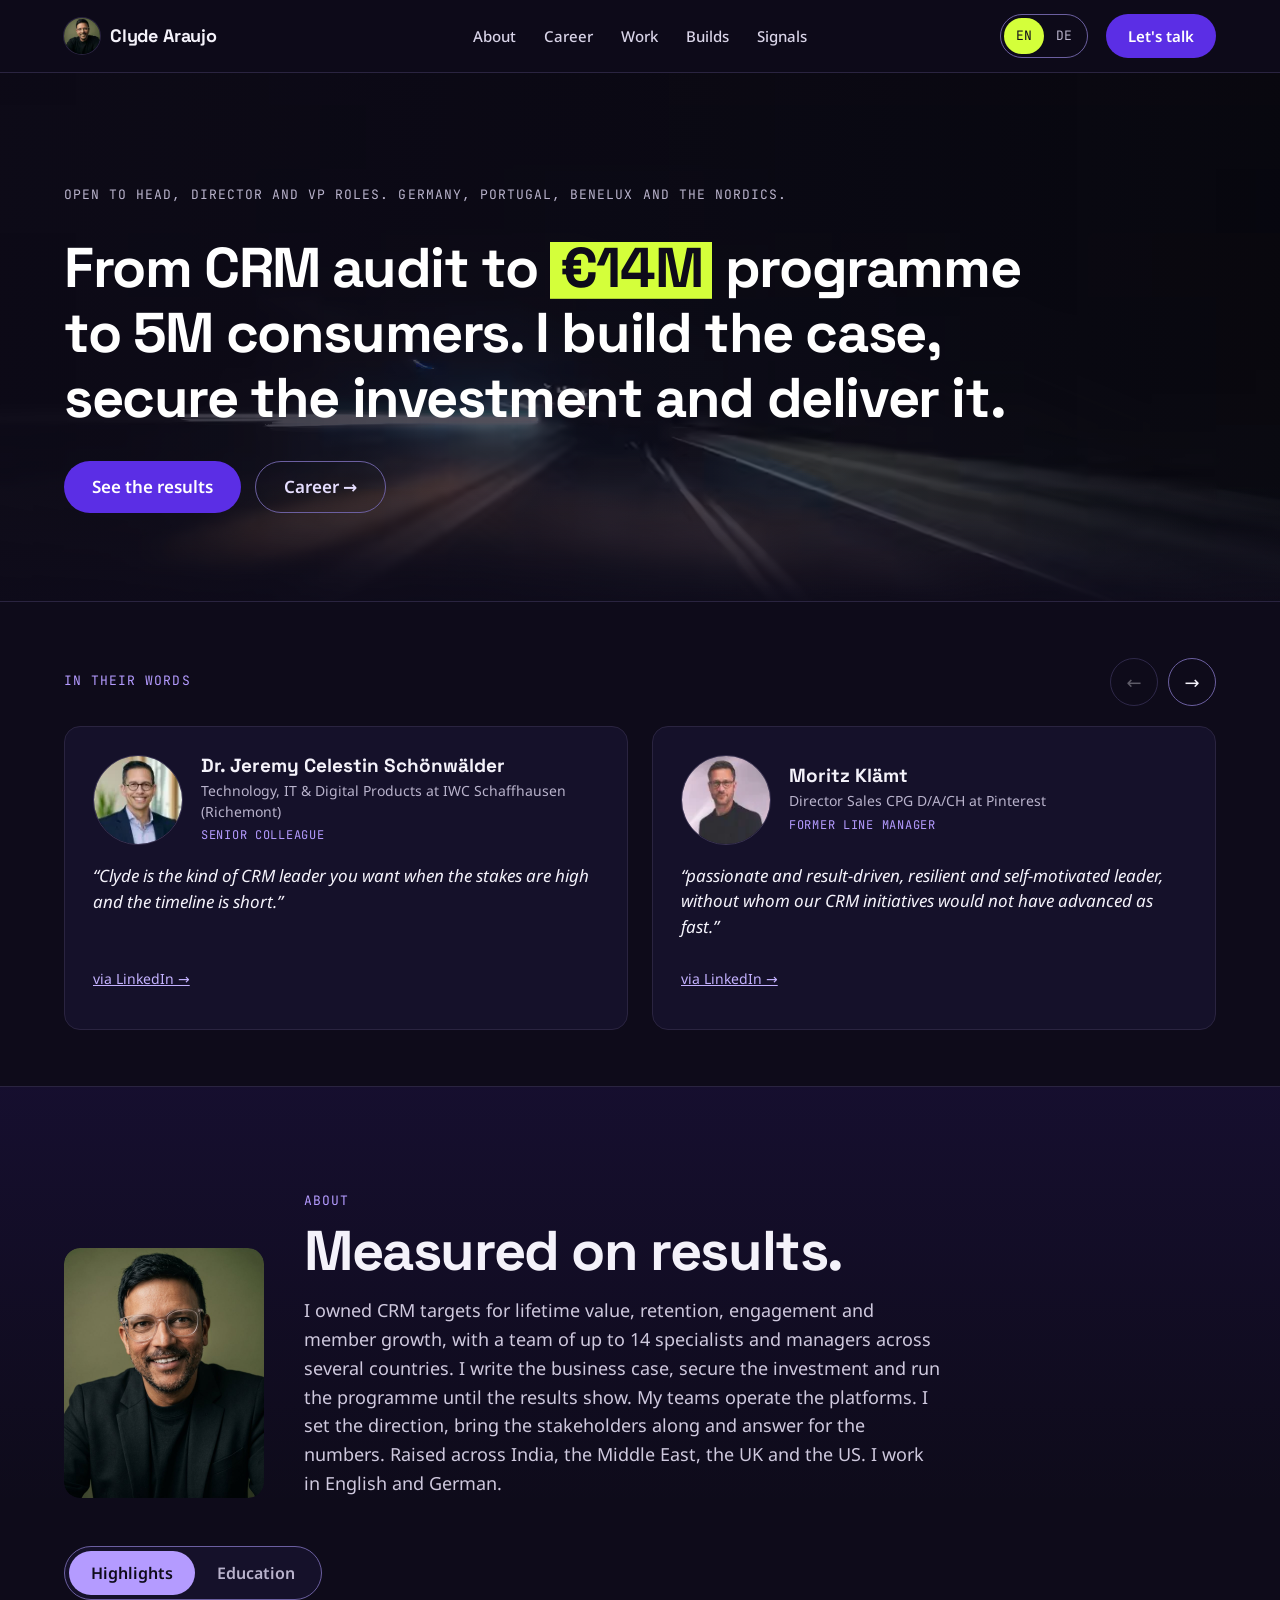
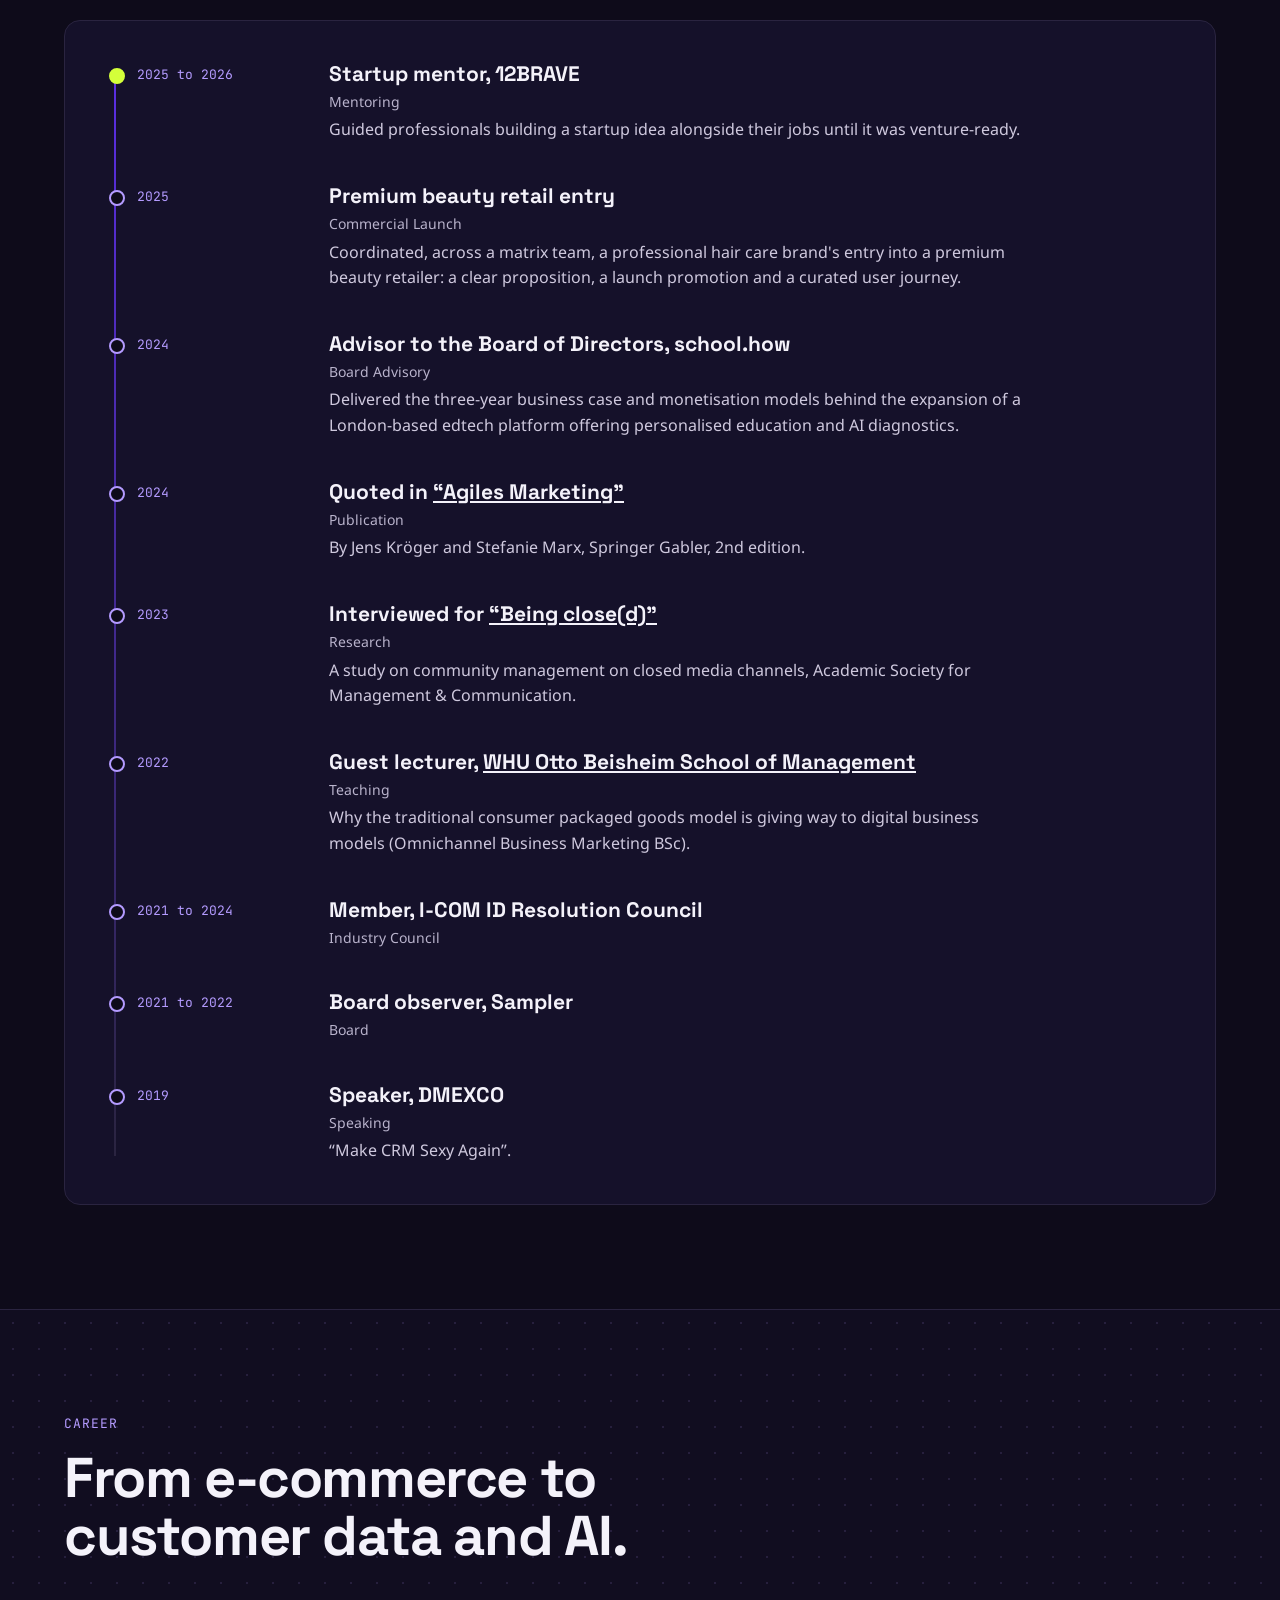
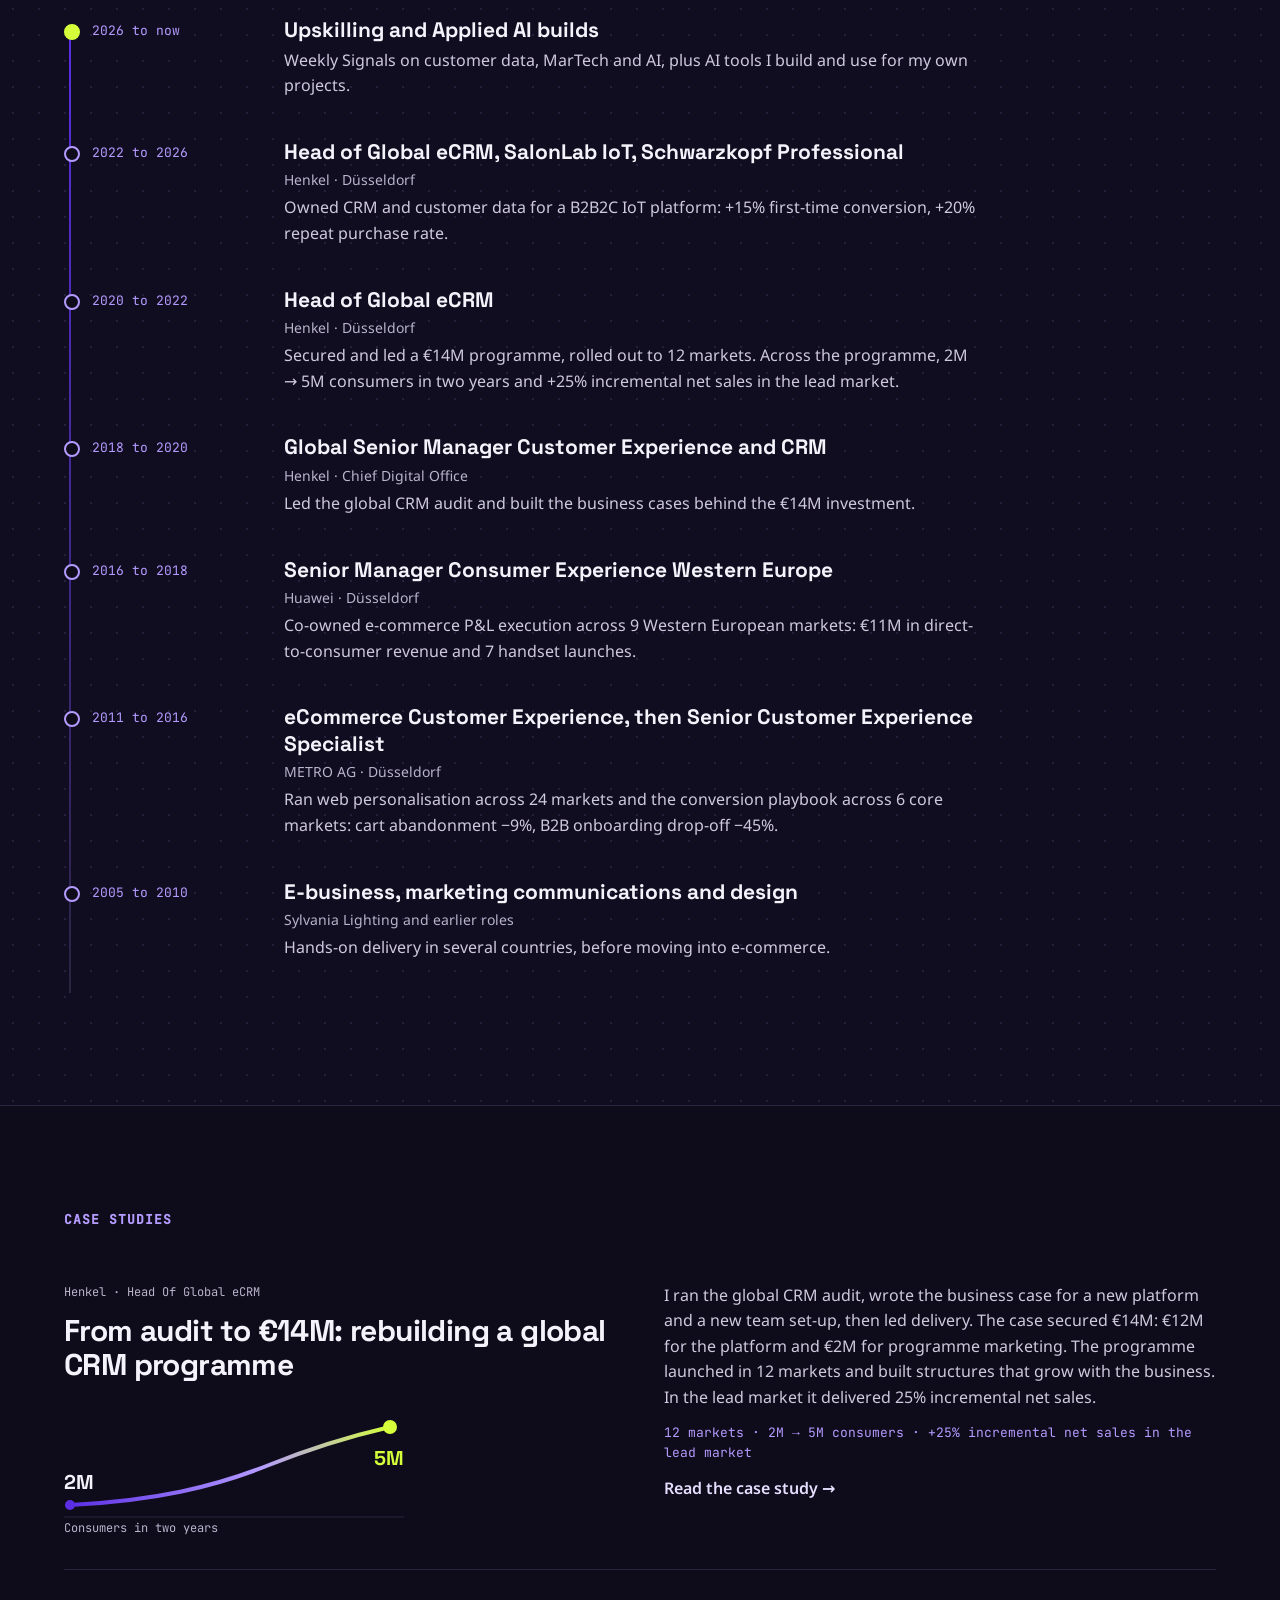
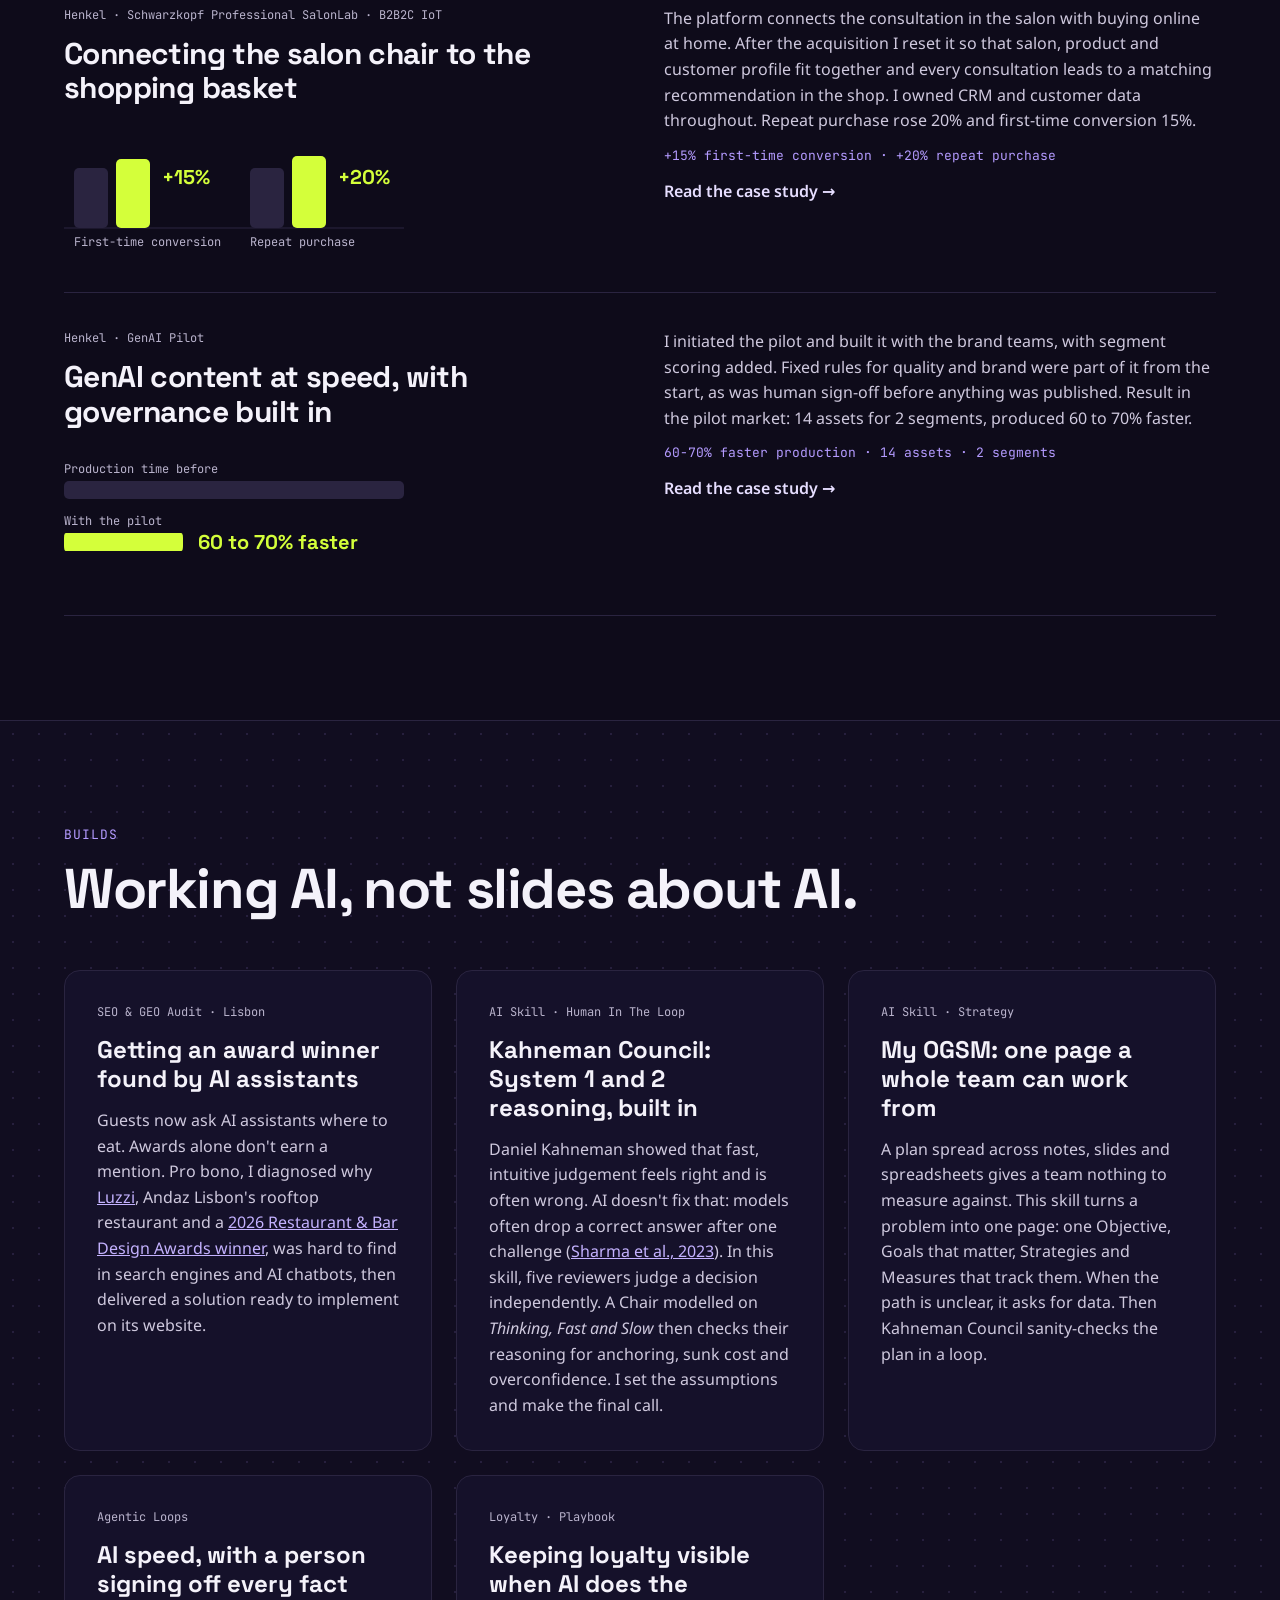
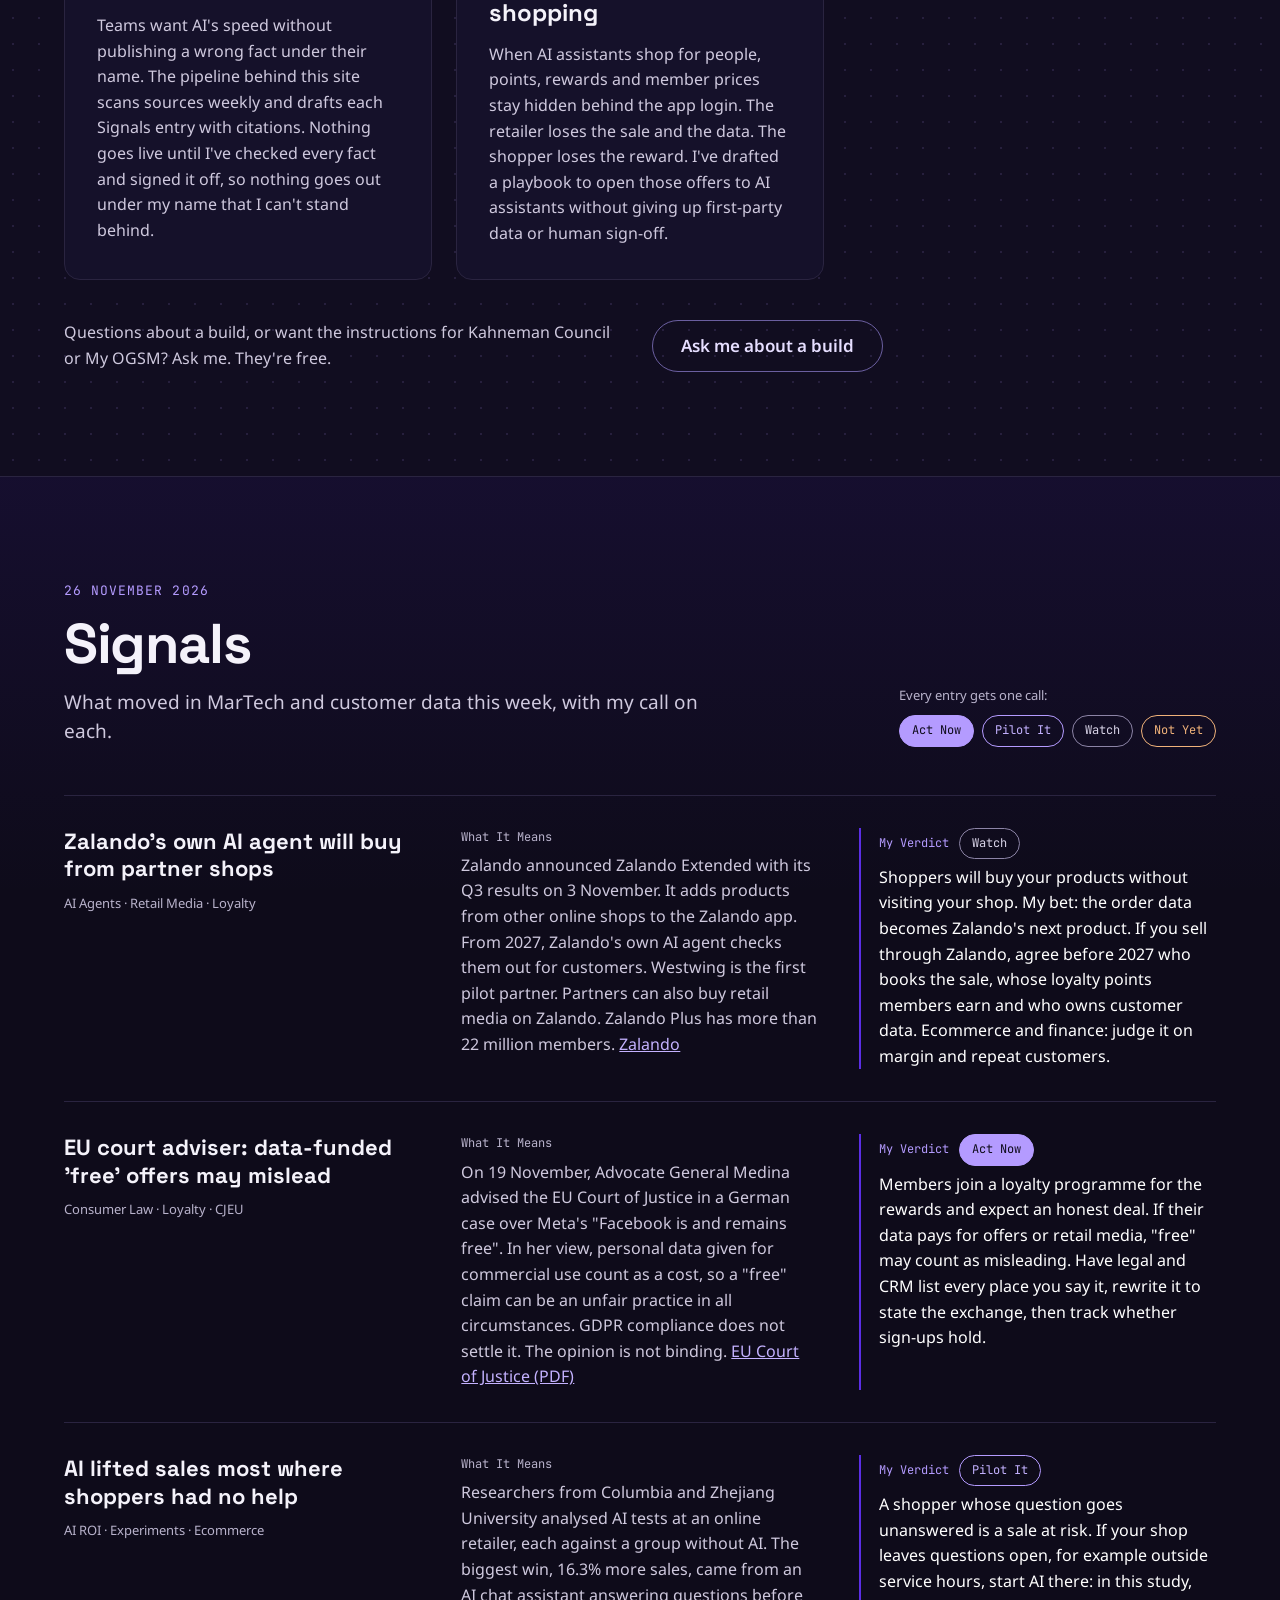
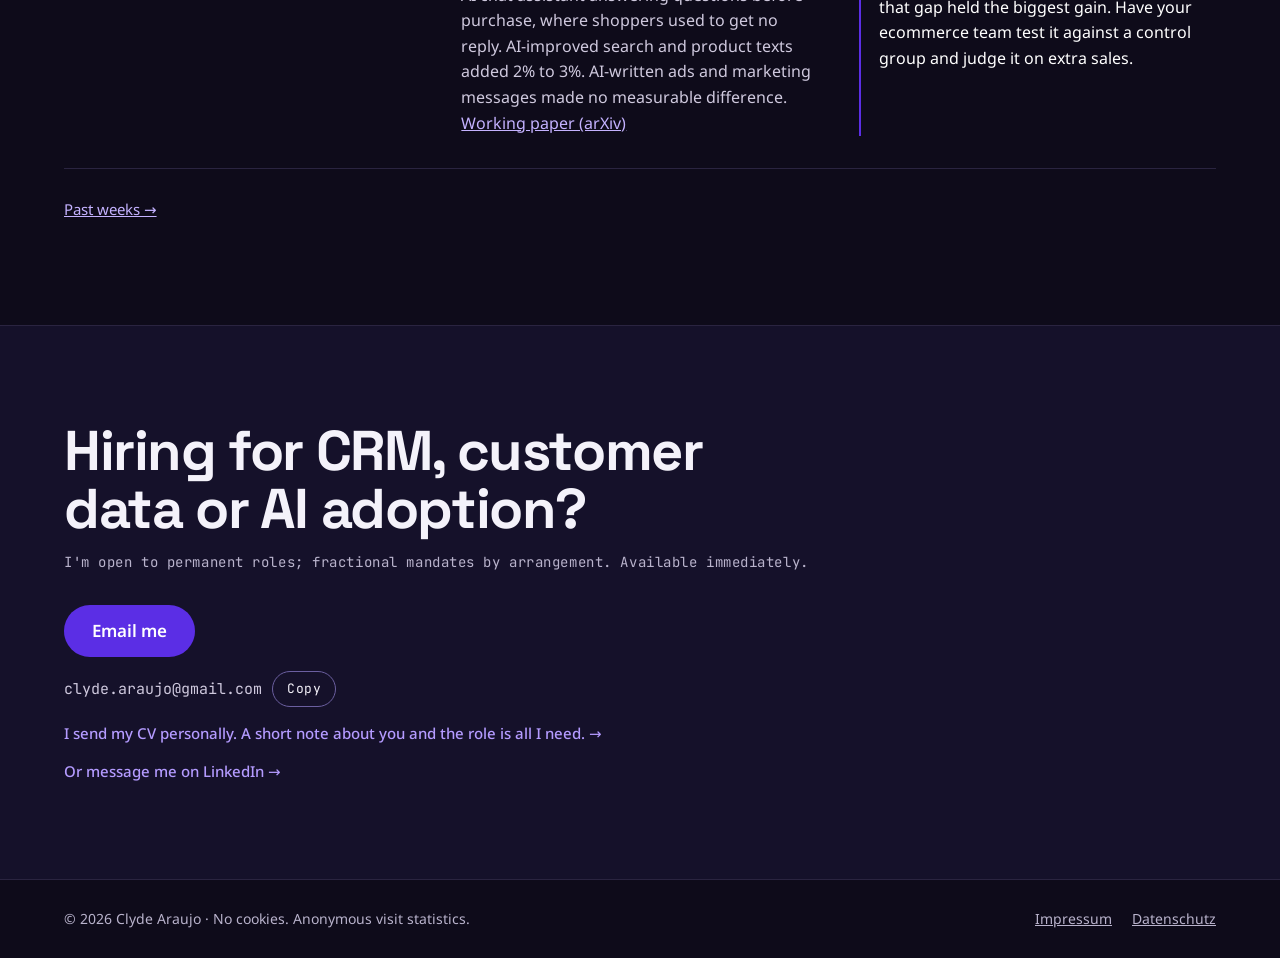
==== index.html @ fee0a297 "Hero: night-drive background video (AV1 + H.264 fallback, WebP still first); update Moritz quote (EN" ====
<!doctype html>
<html lang="en">
<head>
<meta charset="utf-8"><script>document.documentElement.classList.add('js')</script>
<script>(function(){try{if(localStorage.getItem('lang'))return;}catch(e){}var l=(navigator.languages&&navigator.languages.length)?navigator.languages:[navigator.language||''];for(var i=0;i<l.length;i++){var c=String(l[i]).toLowerCase().slice(0,2);if(c==='de'){location.replace('/de/'+location.hash);return;}if(c==='en')return;}})();</script>
<meta name="viewport" content="width=device-width, initial-scale=1">
<title>Clyde Araujo · Digital Strategy &amp; MarTech Transformation</title>
<meta name="description" content="Clyde Araujo: CRM, customer data and MarTech, based in Germany. Secured and led a €14M global CRM programme; 2M → 5M consumers in two years. Open to roles.">
<link rel="canonical" href="https://clydearaujo.com/">
<link rel="alternate" hreflang="en" href="https://clydearaujo.com/">
<link rel="alternate" hreflang="de" href="https://clydearaujo.com/de/">
<link rel="alternate" hreflang="x-default" href="https://clydearaujo.com/">
<meta property="og:locale" content="en_GB">
<meta property="og:locale:alternate" content="de_DE">
<meta property="og:type" content="profile">
<meta property="og:title" content="Clyde Araujo · Digital Strategy &amp; MarTech Transformation">
<meta property="og:description" content="From CRM audit to €14M programme to 5M consumers. I build the case, secure the investment and deliver it.">
<meta property="og:url" content="https://clydearaujo.com/">
<meta property="og:image" content="https://clydearaujo.com/assets/headshot.jpg">
<meta name="theme-color" content="#0E0B1A">
<link rel="icon" href="/favicon.svg" type="image/svg+xml">
<link rel="preload" href="/assets/fonts/space-grotesk-latin-700-normal.woff2" as="font" type="font/woff2" crossorigin>
<link rel="preload" href="/assets/hero/night-drive.webp" as="image" type="image/webp" fetchpriority="high">
<link rel="stylesheet" href="/assets/site.css?v=35">
<script type="application/ld+json">
{
  "@context": "https://schema.org",
  "@graph": [
    {
      "@type": "WebSite",
      "@id": "https://clydearaujo.com/#website",
      "url": "https://clydearaujo.com/",
      "name": "Clyde Araujo",
      "inLanguage": "en",
      "publisher": {
        "@id": "https://clydearaujo.com/#person"
      }
    },
    {
      "@type": "ProfilePage",
      "@id": "https://clydearaujo.com/#profilepage",
      "url": "https://clydearaujo.com/",
      "dateModified": "2026-11-05",
      "isPartOf": {
        "@id": "https://clydearaujo.com/#website"
      },
      "mainEntity": {
        "@type": "Person",
        "@id": "https://clydearaujo.com/#person",
        "name": "Clyde Araujo",
        "jobTitle": "Digital Strategy & MarTech Transformation",
        "url": "https://clydearaujo.com/",
        "image": "https://clydearaujo.com/assets/headshot.jpg",
        "email": "mailto:clyde.araujo@gmail.com",
        "sameAs": [
          "https://www.linkedin.com/in/araujoclyde/"
        ],
        "alumniOf": [
          {
            "@type": "CollegeOrUniversity",
            "name": "Saginaw Valley State University"
          },
          {
            "@type": "EducationalOrganization",
            "name": "Harvard Business School Online"
          },
          {
            "@type": "EducationalOrganization",
            "name": "INSEAD"
          },
          {
            "@type": "EducationalOrganization",
            "name": "IESE Business School"
          },
          {
            "@type": "EducationalOrganization",
            "name": "Thunderbird School of Global Management"
          }
        ],
        "knowsAbout": [
          "Digital strategy",
          "Strategic planning",
          "OGSM framework",
          "MarTech",
          "CRM",
          "Customer data",
          "Customer data platforms",
          "B2B2C platforms",
          "Generative AI in marketing",
          "Search engine optimisation (SEO)",
          "Generative engine optimisation (GEO)",
          "Human-in-the-loop AI",
          "Cognitive bias in decision-making",
          "AI agent skills",
          "AI tool integrations",
          "AI-assisted research",
          "Prompting AI assistants",
          "Claude Desktop",
          "Gemini desktop app"
        ],
        "knowsLanguage": [
          "en",
          "de"
        ],
        "workLocation": {
          "@type": "Place",
          "name": "Germany"
        },
        "description": "Digital strategy, CRM, customer data and MarTech transformation. Secured and led a €14M global CRM programme at Henkel across 12 markets. Based in Germany."
      }
    }
  ]
}
</script>
</head>
<body>
<a class="skip" href="#main">Skip to content</a>

<header class="site-header">
<div class="wrap hdr">
<div class="hdr-left"><button class="burger" type="button" aria-expanded="false" aria-controls="site-menu" aria-label="Open menu"><i></i><i></i><i></i></button><a class="brand" href="/"><picture><source srcset="/assets/avatar-still.webp" media="(prefers-reduced-motion: reduce)"><img class="brand-av" src="/assets/avatar.webp" alt="" width="36" height="36"></picture><span>Clyde Araujo</span></a></div>
<nav class="nav" aria-label="Main" data-spy><a href="#about">About</a><a href="#career">Career</a><a href="#work">Work</a><a href="#builds">Builds</a><a href="#verdict">Signals</a></nav>
<div class="hdr-right"><div class="lang-wrap"><div class="lang-switch" role="group" aria-label="Language"><span class="lang-cur" aria-current="true" lang="en">EN</span><a href="/de/" lang="de" hreflang="de" data-lang="de">DE</a></div></div><a class="btn btn-primary btn-sm" href="#contact">Let's talk</a></div>
</div>
<nav class="menu" id="site-menu" aria-label="Main menu"><div class="wrap"><ul><li><a href="#about"><span>01</span>About</a></li><li><a href="#career"><span>02</span>Career</a></li><li><a href="#work"><span>03</span>Work</a></li><li><a href="#builds"><span>04</span>Builds</a></li><li><a href="#verdict"><span>05</span>Signals</a></li></ul></div></nav>
</header>

<main id="main">

<section class="hero-band" aria-labelledby="hero-title">
<div class="hero-media" aria-hidden="true"><video class="hero-video" muted loop playsinline preload="none" tabindex="-1" width="1280" height="720" poster="/assets/hero/night-drive.webp" data-av1="/assets/hero/night-drive.av1.mp4" data-h264="/assets/hero/night-drive.h264.mp4"></video></div>
<div class="wrap hero">
<p class="eyebrow muted">Open to Head, Director and VP roles. Germany, Portugal, Benelux and the Nordics.</p>
<h1 class="h1 h1-long" id="hero-title">From CRM audit to <span class="mark">€14M</span> programme to 5M consumers. I build the case, secure the investment and deliver it.</h1>
<div class="actions">
<a class="btn btn-primary" href="#work">See the results</a>
<a class="btn btn-ghost" href="#career">Career →</a>
</div>
</div>
</section>

<section id="voices" class="rule-top" aria-labelledby="voices-title">
<div class="wrap voices">
<div class="vo-head"><h2 class="eyebrow" id="voices-title">In their words</h2><div class="vo-nav"><button class="vo-btn" type="button" data-vo="-1" aria-label="Previous quotes" disabled>←</button><button class="vo-btn" type="button" data-vo="1" aria-label="Next quotes">→</button></div></div>
<ul class="vo-track" tabindex="0" aria-label="Recommendations">
<li class="vo-card"><div class="vo-top"><img class="vo-photo" src="/assets/voices/jeremy.webp" alt="Portrait of Dr. Jeremy Celestin Schönwälder" width="90" height="90" loading="lazy" decoding="async"><div class="vo-who"><span class="vo-name">Dr. Jeremy Celestin Schönwälder</span><span class="vo-title">Technology, IT &amp; Digital Products at IWC Schaffhausen (Richemont)</span><span class="vo-rel">Senior Colleague</span></div></div><blockquote class="vo-q">“Clyde is the kind of CRM leader you want when the stakes are high and the timeline is short.”</blockquote><a class="vo-link" href="https://www.linkedin.com/in/schoenwaelder/" rel="noopener">via LinkedIn →</a></li>
<li class="vo-card"><div class="vo-top"><img class="vo-photo" src="/assets/voices/moritz.webp" alt="Portrait of Moritz Klämt" width="90" height="90" loading="lazy" decoding="async"><div class="vo-who"><span class="vo-name">Moritz Klämt</span><span class="vo-title">Director Sales CPG D/A/CH at Pinterest</span><span class="vo-rel">Former Line Manager</span></div></div><blockquote class="vo-q">“passionate and result-driven, resilient and self-motivated leader, without whom our CRM initiatives would not have advanced as fast.”</blockquote><a class="vo-link" href="https://www.linkedin.com/in/moritzklaemt/" rel="noopener">via LinkedIn →</a></li>
<li class="vo-card"><div class="vo-top"><img class="vo-photo" src="/assets/voices/aleksandra.webp" alt="Portrait of Aleksandra Gawlas-Wilińska" width="90" height="90" loading="lazy" decoding="async"><div class="vo-who"><span class="vo-name">Aleksandra Gawlas-Wilińska</span><span class="vo-title">Marketing Director</span><span class="vo-rel">Market Lead · Poland Roll-Out</span></div></div><blockquote class="vo-q">“translating global vision into very concrete actions that are clear and motivating for the teams”</blockquote><a class="vo-link" href="https://www.linkedin.com/in/aleksandra-gawlas/" rel="noopener">via LinkedIn →</a></li>
<li class="vo-card"><div class="vo-top"><img class="vo-photo" src="/assets/voices/jil.webp" alt="Portrait of Jil Schlottbom" width="90" height="90" loading="lazy" decoding="async"><div class="vo-who"><span class="vo-name">Jil Schlottbom</span><span class="vo-title">Senior Manager MarTech, Data &amp; eCRM Europe</span><span class="vo-rel">Team Member</span></div></div><blockquote class="vo-q">“a very strong capability of balancing strategic and pragmatic ways to support countries, partners and his team”</blockquote><a class="vo-link" href="https://www.linkedin.com/in/jil-schlottbom-0bb50b131/" rel="noopener">via LinkedIn →</a></li>
<li class="vo-card"><div class="vo-top"><img class="vo-photo" src="/assets/voices/joost.webp" alt="Portrait of Joost Huisman" width="90" height="90" loading="lazy" decoding="async"><div class="vo-who"><span class="vo-name">Joost Huisman</span><span class="vo-rel">Client, Ingram Micro</span></div></div><blockquote class="vo-q">“he gets the job done and ensures others get their job done, all in a very positive and constructive way”</blockquote><a class="vo-link" href="https://www.linkedin.com/in/huismanjoost/" rel="noopener">via LinkedIn →</a></li>
<li class="vo-card"><div class="vo-top"><img class="vo-photo" src="/assets/voices/laura-m.webp" alt="Portrait of Laura Müller" width="90" height="90" loading="lazy" decoding="async"><div class="vo-who"><span class="vo-name">Laura Müller</span><span class="vo-title">Head of UX/UI</span><span class="vo-rel">Colleague, Henkel</span></div></div><blockquote class="vo-q">“He has a great vision that he breaks down into manageable pieces for the whole team to understand and execute on.”</blockquote><a class="vo-link" href="https://www.linkedin.com/in/laura-m%C3%BCller-b80129a0/" rel="noopener">via LinkedIn →</a></li>
<li class="vo-card"><div class="vo-top"><img class="vo-photo" src="/assets/voices/juan.webp" alt="Portrait of Juan Martinez-Palomo" width="90" height="90" loading="lazy" decoding="async"><div class="vo-who"><span class="vo-name">Juan Martinez-Palomo</span><span class="vo-title">E-Commerce</span><span class="vo-rel">Same Team</span></div></div><blockquote class="vo-q">“the perfect mix of hands-on business acumen combined with a fine sense of a strategic vision in a digital context”</blockquote><a class="vo-link" href="https://www.linkedin.com/in/jmartinez-palomo/" rel="noopener">via LinkedIn →</a></li>
<li class="vo-card"><div class="vo-top"><img class="vo-photo" src="/assets/voices/laura-l.webp" alt="Portrait of Laura Llamazares Díez" width="90" height="90" loading="lazy" decoding="async"><div class="vo-who"><span class="vo-name">Laura Llamazares Díez</span><span class="vo-title">Digital Engagement team lead at SD Worx</span><span class="vo-rel">Team Member</span></div></div><blockquote class="vo-q">“Clyde is very supportive with all colleagues and partners, sharing his expertise in order to take the best of each project.”</blockquote><a class="vo-link" href="https://www.linkedin.com/in/laura-llamazares-diez-/" rel="noopener">via LinkedIn →</a></li>
</ul>
</div>
</section>

<section id="about" class="rule-top" aria-labelledby="about-title">
<div class="wrap section">
<div class="ab-intro">
<div class="ab-photo-wrap"><img class="ab-photo" src="/assets/headshot.jpg?v=4" alt="Portrait of Clyde Araujo" width="200" height="250"></div>
<div><p class="eyebrow">About</p><h2 class="h2" id="about-title">Measured on results.</h2><p class="body ab-lead">I owned CRM targets for lifetime value, retention, engagement and member growth, with a team of up to 14 specialists and managers across several countries. I write the business case, secure the investment and run the programme until the results show. My teams operate the platforms. I set the direction, bring the stakeholders along and answer for the numbers. Raised across India, the Middle East, the UK and the US. I work in English and German.</p></div>
</div>
<div class="ab-tabs" role="tablist" aria-label="About details"><button type="button" role="tab" id="tab-ms" aria-controls="panel-ms" aria-selected="true">Highlights</button><button type="button" role="tab" id="tab-ed" aria-controls="panel-ed" aria-selected="false" tabindex="-1">Education</button></div>
<div class="ab-panel on" role="tabpanel" id="panel-ms" aria-labelledby="tab-ms"><ol class="timeline ab-timeline"><li class="tl-item"><span class="tl-when">2025 to 2026</span><span class="tl-what"><span class="tl-role">Startup mentor, 12BRAVE</span><span class="tl-org">Mentoring</span><span class="body">Guided professionals building a startup idea alongside their jobs until it was venture-ready.</span></span></li><li class="tl-item"><span class="tl-when">2025</span><span class="tl-what"><span class="tl-role">Premium beauty retail entry</span><span class="tl-org">Commercial Launch</span><span class="body">Coordinated, across a matrix team, a professional hair care brand's entry into a premium beauty retailer: a clear proposition, a launch promotion and a curated user journey.</span></span></li><li class="tl-item"><span class="tl-when">2024</span><span class="tl-what"><span class="tl-role">Advisor to the Board of Directors, school.how</span><span class="tl-org">Board Advisory</span><span class="body">Delivered the three-year business case and monetisation models behind the expansion of a London-based edtech platform offering personalised education and AI diagnostics.</span></span></li><li class="tl-item"><span class="tl-when">2024</span><span class="tl-what"><span class="tl-role">Quoted in <a href="https://link.springer.com/book/10.1007/978-3-658-44711-3">“Agiles Marketing”</a></span><span class="tl-org">Publication</span><span class="body">By Jens Kröger and Stefanie Marx, Springer Gabler, 2nd edition.</span></span></li><li class="tl-item"><span class="tl-when">2023</span><span class="tl-what"><span class="tl-role">Interviewed for <a href="https://www.econstor.eu/bitstream/10419/271520/1/1847186955.pdf">“Being close(d)”</a></span><span class="tl-org">Research</span><span class="body">A study on community management on closed media channels, Academic Society for Management &amp; Communication.</span></span></li><li class="tl-item"><span class="tl-when">2022</span><span class="tl-what"><span class="tl-role">Guest lecturer, <a href="https://www.whu.edu/de/fakultaet-forschung/marketing-and-sales-group/strategie-und-marketing/gastvortraege/">WHU Otto Beisheim School of Management</a></span><span class="tl-org">Teaching</span><span class="body">Why the traditional consumer packaged goods model is giving way to digital business models (Omnichannel Business Marketing BSc).</span></span></li><li class="tl-item"><span class="tl-when">2021 to 2024</span><span class="tl-what"><span class="tl-role">Member, I-COM ID Resolution Council</span><span class="tl-org">Industry Council</span></span></li><li class="tl-item"><span class="tl-when">2021 to 2022</span><span class="tl-what"><span class="tl-role">Board observer, Sampler</span><span class="tl-org">Board</span></span></li><li class="tl-item"><span class="tl-when">2019</span><span class="tl-what"><span class="tl-role">Speaker, DMEXCO</span><span class="tl-org">Speaking</span><span class="body">“Make CRM Sexy Again”.</span></span></li></ol></div>
<div class="ab-panel" role="tabpanel" id="panel-ed" aria-labelledby="tab-ed"><div class="ab-group"><div class="ab-group-h"><h3><i aria-hidden="true"></i>Executive Programmes</h3><span>4 Institutions</span></div><div class="ab-cards"><div class="ab-card"><span class="ab-yr">2024</span><span class="ab-card-t">Harvard Business School Online</span><span class="ab-card-d"><a href="https://pll.harvard.edu/course/leading-finance">Leading with Finance</a></span><span class="ab-tags"><span>Financial Levers</span><span>Cash Flow Vs Profit</span><span>Value Creation</span></span></div><div class="ab-card"><span class="ab-yr">2024</span><span class="ab-card-t">Thunderbird School of Global Management</span><span class="ab-card-d"><a href="https://thunderbird.asu.edu/sites/default/files/2022-02/Global-Marketing-4IR-Slick.pdf">Global Marketing in the Fourth Industrial Revolution</a></span><span class="ab-tags"><span>Global Customer Values</span><span>Marketing KPIs</span><span>Value Proposition</span></span></div><div class="ab-card"><span class="ab-yr">2019</span><span class="ab-card-t">INSEAD</span><span class="ab-card-d"><a href="https://www.insead.edu/executive-education/open-online-programmes/strategy-age-digital-disruption">AI Strategy in the Age of Digital Disruption</a></span><span class="ab-tags"><span>AI Strategy</span><span>Value Chain Shifts</span><span>Data-Driven Decisions</span></span></div><div class="ab-card"><span class="ab-yr">2019</span><span class="ab-card-t">IESE Business School</span><span class="ab-card-d"><a href="https://www.iese.edu/executive-education/advanced-management-program/">Advanced Management Program: Fostering Agile Leadership in the New Digital Age</a></span><span class="ab-tags"><span>Platform Strategy</span><span>Agile Management</span><span>Lean Experimentation</span></span></div></div></div><div class="ab-group"><div class="ab-group-h"><h3><i aria-hidden="true"></i>Applied AI</h3><span>3 Courses</span></div><div class="ab-cards"><div class="ab-card"><span class="ab-yr">2026</span><span class="ab-card-t">Anthropic Academy</span><span class="ab-card-d"><a href="https://anthropic.skilljar.com/claude-101">Claude 101</a></span><span class="ab-tags"><span>Projects And Artifacts</span><span>AI Skills</span><span>Connected Tools</span></span></div><div class="ab-card"><span class="ab-yr">2026</span><span class="ab-card-t">Anthropic Academy</span><span class="ab-card-d"><a href="https://anthropic.skilljar.com/introduction-to-model-context-protocol">Introduction to MCP</a></span><span class="ab-tags"><span>MCP Architecture</span><span>Tools, Resources, Prompts</span><span>Connecting Data Sources</span></span></div><div class="ab-card"><span class="ab-yr">2026</span><span class="ab-card-t">Anthropic Academy</span><span class="ab-card-d"><a href="https://academy.claude.com/courses/building-effective-human-agent-teams">Building effective human-agent teams</a></span><span class="ab-tags"><span>Clear Roles For AI Agents</span><span>Gradual Release</span><span>Team Norms</span></span></div></div></div><div class="ab-group"><div class="ab-group-h"><h3><i aria-hidden="true"></i>Degree</h3><span>1 Institution</span></div><div class="ab-cards"><div class="ab-card"><span class="ab-card-t">Saginaw Valley State University</span><span class="ab-card-d">Bachelor of Arts</span></div></div></div></div>
</div>
</section>

<section id="career" class="rule-top" aria-labelledby="career-title">
<div class="wrap section">
<div class="section-head">
<p class="eyebrow">Career</p>
<h2 class="h2" id="career-title">From e-commerce to customer data and AI.</h2>
</div>
<ol class="timeline">
<li class="tl-item"><span class="tl-when">2026 to now</span><span class="tl-what"><span class="tl-role">Upskilling and Applied AI builds</span><span class="body">Weekly Signals on customer data, MarTech and AI, plus AI tools I build and use for my own projects.</span></span></li>
<li class="tl-item"><span class="tl-when">2022 to 2026</span><span class="tl-what"><span class="tl-role">Head of Global eCRM, SalonLab IoT, Schwarzkopf Professional</span><span class="tl-org">Henkel · Düsseldorf</span><span class="body">Owned CRM and customer data for a B2B2C IoT platform: +15% first-time conversion, +20% repeat purchase rate.</span></span></li>
<li class="tl-item"><span class="tl-when">2020 to 2022</span><span class="tl-what"><span class="tl-role">Head of Global eCRM</span><span class="tl-org">Henkel · Düsseldorf</span><span class="body">Secured and led a €14M programme, rolled out to 12 markets. Across the programme, 2M → 5M consumers in two years and +25% incremental net sales in the lead market.</span></span></li>
<li class="tl-item"><span class="tl-when">2018 to 2020</span><span class="tl-what"><span class="tl-role">Global Senior Manager Customer Experience and CRM</span><span class="tl-org">Henkel · Chief Digital Office</span><span class="body">Led the global CRM audit and built the business cases behind the €14M investment.</span></span></li>
<li class="tl-item"><span class="tl-when">2016 to 2018</span><span class="tl-what"><span class="tl-role">Senior Manager Consumer Experience Western Europe</span><span class="tl-org">Huawei · Düsseldorf</span><span class="body">Co-owned e-commerce P&amp;L execution across 9 Western European markets: €11M in direct-to-consumer revenue and 7 handset launches.</span></span></li>
<li class="tl-item"><span class="tl-when">2011 to 2016</span><span class="tl-what"><span class="tl-role">eCommerce Customer Experience, then Senior Customer Experience Specialist</span><span class="tl-org">METRO AG · Düsseldorf</span><span class="body">Ran web personalisation across 24 markets and the conversion playbook across 6 core markets: cart abandonment −9%, B2B onboarding drop-off −45%.</span></span></li>
<li class="tl-item"><span class="tl-when">2005 to 2010</span><span class="tl-what"><span class="tl-role">E-business, marketing communications and design</span><span class="tl-org">Sylvania Lighting and earlier roles</span><span class="body">Hands-on delivery in several countries, before moving into e-commerce.</span></span></li>
</ol>
</div>
</section>

<section id="work" class="rule-top" aria-labelledby="work-title">
<div class="wrap section">
<div class="section-head">
<h2 class="eyebrow" id="work-title">Case studies</h2>
</div>
<div>
<a class="case" href="/work/crm-transformation/">
<span class="case-col"><span class="case-meta">Henkel · Head Of Global eCRM</span><span class="case-title">From audit to €14M: rebuilding a global CRM programme</span><span class="viz"><svg viewBox="0 0 340 120" width="340" height="120" role="img" aria-label="Consumers grew from 2 million to 5 million in two years"><defs><linearGradient id="vg" x1="0" x2="1"><stop offset="0" stop-color="#5B2EE5"/><stop offset=".6" stop-color="#B49BFF"/><stop offset="1" stop-color="#D4FF3A"/></linearGradient></defs><line x1="0" y1="104" x2="340" y2="104" stroke="#2A2440" stroke-width="1"/><path class="ln" d="M6 92 C90 88 150 74 205 52 S300 20 326 14" stroke="url(#vg)" stroke-width="4" fill="none" stroke-linecap="round"/><circle cx="6" cy="92" r="5" fill="#5B2EE5"/><circle class="dot" cx="326" cy="14" r="7" fill="#D4FF3A"/><text class="big" x="0" y="76">2M</text><text class="big lime lab" x="340" y="52" text-anchor="end">5M</text><text x="0" y="119">Consumers in two years</text></svg></span></span>
<span class="case-col"><span class="body">I ran the global CRM audit, wrote the business case for a new platform and a new team set-up, then led delivery. The case secured €14M: €12M for the platform and €2M for programme marketing. The programme launched in 12 markets and built structures that grow with the business. In the lead market it delivered 25% incremental net sales.</span><span class="case-stat">12 markets · 2M → 5M consumers · +25% incremental net sales in the lead market</span><span class="case-more">Read the case study <span class="arr" aria-hidden="true">→</span></span></span>
</a>
<a class="case" href="/work/salonlab/">
<span class="case-col"><span class="case-meta">Henkel · Schwarzkopf Professional SalonLab · B2B2C IoT</span><span class="case-title">Connecting the salon chair to the shopping basket</span><span class="viz"><svg viewBox="0 0 340 120" width="340" height="120" role="img" aria-label="First-time conversion up 15 percent, repeat purchase up 20 percent"><line x1="0" y1="92" x2="340" y2="92" stroke="#2A2440" stroke-width="1"/><rect class="bar" x="10" y="32" width="34" height="60" rx="5" fill="#2A2440"/><rect class="bar b2" x="52" y="23" width="34" height="69" rx="5" fill="#D4FF3A"/><text class="big lime lab" x="98" y="48">+15%</text><text x="10" y="110">First-time conversion</text><rect class="bar b3" x="186" y="32" width="34" height="60" rx="5" fill="#2A2440"/><rect class="bar b4" x="228" y="20" width="34" height="72" rx="5" fill="#D4FF3A"/><text class="big lime lab" x="274" y="48">+20%</text><text x="186" y="110">Repeat purchase</text></svg></span></span>
<span class="case-col"><span class="body">The platform connects the consultation in the salon with buying online at home. After the acquisition I reset it so that salon, product and customer profile fit together and every consultation leads to a matching recommendation in the shop. I owned CRM and customer data throughout. Repeat purchase rose 20% and first-time conversion 15%.</span><span class="case-stat">+15% first-time conversion · +20% repeat purchase</span><span class="case-more">Read the case study <span class="arr" aria-hidden="true">→</span></span></span>
</a>
<a class="case" href="/work/genai-pilot/">
<span class="case-col"><span class="case-meta">Henkel · GenAI Pilot</span><span class="case-title">GenAI content at speed, with governance built in</span><span class="viz"><svg viewBox="0 0 340 120" width="340" height="120" role="img" aria-label="Asset production time cut by 60 to 70 percent"><text x="0" y="14">Production time before</text><rect x="0" y="22" width="340" height="18" rx="5" fill="#2A2440"/><text x="0" y="66">With the pilot</text><rect class="hb" x="0" y="74" width="340" height="18" rx="5" fill="#D4FF3A"/><text class="big lime lab" x="134" y="90">60 to 70% faster</text></svg></span></span>
<span class="case-col"><span class="body">I initiated the pilot and built it with the brand teams, with segment scoring added. Fixed rules for quality and brand were part of it from the start, as was human sign-off before anything was published. Result in the pilot market: 14 assets for 2 segments, produced 60 to 70% faster.</span><span class="case-stat">60-70% faster production · 14 assets · 2 segments</span><span class="case-more">Read the case study <span class="arr" aria-hidden="true">→</span></span></span>
</a>
</div>
</div>
</section>

<section id="builds" class="rule-top" aria-labelledby="builds-title">
<div class="wrap section">
<div class="section-head">
<p class="eyebrow">Builds</p>
<h2 class="h2" id="builds-title">Working AI, not slides about AI.</h2>
</div>
<div class="cards">
<div class="card">
<span class="label-mono">SEO &amp; GEO Audit · Lisbon</span>
<span class="card-title">Getting an award winner found by AI assistants</span>
<span class="body">Guests now ask AI assistants where to eat. Awards alone don't earn a mention. Pro bono, I diagnosed why <a href="https://luzzilisbon.com/">Luzzi</a>, Andaz Lisbon's rooftop restaurant and a <a href="https://www.travelextra.ie/luzzi-wins-rooftop-category-at-2026-restaurant-bar-design-awards/">2026 Restaurant &amp; Bar Design Awards winner</a>, was hard to find in search engines and AI chatbots, then delivered a solution ready to implement on its website.</span>
</div>
<div class="card">
<span class="label-mono">AI Skill · Human In The Loop</span>
<span class="card-title">Kahneman Council: System 1 and 2 reasoning, built in</span>
<span class="body">Daniel Kahneman showed that fast, intuitive judgement feels right and is often wrong. AI doesn't fix that: models often drop a correct answer after one challenge (<a href="https://arxiv.org/abs/2310.13548">Sharma et al., 2023</a>). In this skill, five reviewers judge a decision independently. A Chair modelled on <em>Thinking, Fast and Slow</em> then checks their reasoning for anchoring, sunk cost and overconfidence. I set the assumptions and make the final call.</span>
</div>
<div class="card">
<span class="label-mono">AI Skill · Strategy</span>
<span class="card-title">My OGSM: one page a whole team can work from</span>
<span class="body">A plan spread across notes, slides and spreadsheets gives a team nothing to measure against. This skill turns a problem into one page: one Objective, Goals that matter, Strategies and Measures that track them. When the path is unclear, it asks for data. Then Kahneman Council sanity-checks the plan in a loop.</span>
</div>
<div class="card">
<span class="label-mono">Agentic Loops</span>
<span class="card-title">AI speed, with a person signing off every fact</span>
<span class="body">Teams want AI's speed without publishing a wrong fact under their name. The pipeline behind this site scans sources weekly and drafts each Signals entry with citations. Nothing goes live until I've checked every fact and signed it off, so nothing goes out under my name that I can't stand behind.</span>
</div>
<div class="card">
<span class="label-mono">Loyalty · Playbook</span>
<span class="card-title">Keeping loyalty visible when AI does the shopping</span>
<span class="body">When AI assistants shop for people, points, rewards and member prices stay hidden behind the app login. The retailer loses the sale and the data. The shopper loses the reward. I've drafted a playbook to open those offers to AI assistants without giving up first-party data or human sign-off.</span>
</div>
</div>
<div class="builds-cta">
<p class="body">Questions about a build, or want the instructions for Kahneman Council or My OGSM? Ask me. They're free.</p>
<a class="btn btn-ghost" href="#contact">Ask me about a build</a>
</div>
</div>
</section>

<section id="verdict" class="panel rule-top" aria-labelledby="verdict-title">
<div class="wrap section">
<div class="verdict-head">
<div class="section-head" style="margin-bottom:0;max-width:640px">
<p class="eyebrow">26 November 2026</p>
<h2 class="h2" id="verdict-title">Signals</h2>
<p class="lead" style="font-size:19px">What moved in MarTech and customer data this week, with my call on each.</p>
</div>
<div style="display:flex;flex-direction:column;gap:10px">
<span class="entry-meta">Every entry gets one call:</span>
<div class="calls" aria-label="Verdict calls"><span class="chip act">Act Now</span><span class="chip pilot">Pilot It</span><span class="chip">Watch</span><span class="chip notyet">Not Yet</span></div>
</div>
</div>
<div>
<article class="entry">
<div style="display:flex;flex-direction:column;gap:10px">
<h3 class="h3">Zalando's own AI agent will buy from partner shops</h3>
<span class="entry-meta">AI Agents · Retail Media · Loyalty</span>
</div>
<div style="display:flex;flex-direction:column;gap:6px">
<span class="label-mono">What It Means</span>
<p class="body">Zalando announced Zalando Extended with its Q3 results on 3 November. It adds products from other online shops to the Zalando app. From 2027, Zalando's own AI agent checks them out for customers. Westwing is the first pilot partner. Partners can also buy retail media on Zalando. Zalando Plus has more than 22 million members. <a href="https://www.placera.se/pressmeddelanden/zalando-zalando-grows-profitably-in-q3-driven-by-very-strong-b2b-expansion-and-continues-innovating-through-ai-with-zalando-extended-20261103">Zalando</a></p>
</div>
<div class="my-verdict">
<div class="verdict-top"><span class="label-mono">My Verdict</span><span class="chip">Watch</span></div>
<p>Shoppers will buy your products without visiting your shop. My bet: the order data becomes Zalando's next product. If you sell through Zalando, agree before 2027 who books the sale, whose loyalty points members earn and who owns customer data. Ecommerce and finance: judge it on margin and repeat customers.</p>
</div>
</article>
<article class="entry">
<div style="display:flex;flex-direction:column;gap:10px">
<h3 class="h3">EU court adviser: data-funded 'free' offers may mislead</h3>
<span class="entry-meta">Consumer Law · Loyalty · CJEU</span>
</div>
<div style="display:flex;flex-direction:column;gap:6px">
<span class="label-mono">What It Means</span>
<p class="body">On 19 November, Advocate General Medina advised the EU Court of Justice in a German case over Meta's "Facebook is and remains free". In her view, personal data given for commercial use count as a cost, so a "free" claim can be an unfair practice in all circumstances. GDPR compliance does not settle it. The opinion is not binding. <a href="https://curia.europa.eu/site/upload/docs/application/pdf/2026-11/cp260169en.pdf">EU Court of Justice (PDF)</a></p>
</div>
<div class="my-verdict">
<div class="verdict-top"><span class="label-mono">My Verdict</span><span class="chip act">Act Now</span></div>
<p>Members join a loyalty programme for the rewards and expect an honest deal. If their data pays for offers or retail media, "free" may count as misleading. Have legal and CRM list every place you say it, rewrite it to state the exchange, then track whether sign-ups hold.</p>
</div>
</article>
<article class="entry">
<div style="display:flex;flex-direction:column;gap:10px">
<h3 class="h3">AI lifted sales most where shoppers had no help</h3>
<span class="entry-meta">AI ROI · Experiments · Ecommerce</span>
</div>
<div style="display:flex;flex-direction:column;gap:6px">
<span class="label-mono">What It Means</span>
<p class="body">Researchers from Columbia and Zhejiang University analysed AI tests at an online retailer, each against a group without AI. The biggest win, 16.3% more sales, came from an AI chat assistant answering questions before purchase, where shoppers used to get no reply. AI-improved search and product texts added 2% to 3%. AI-written ads and marketing messages made no measurable difference. <a href="https://arxiv.org/abs/2510.12049">Working paper (arXiv)</a></p>
</div>
<div class="my-verdict">
<div class="verdict-top"><span class="label-mono">My Verdict</span><span class="chip pilot">Pilot It</span></div>
<p>A shopper whose question goes unanswered is a sale at risk. If your shop leaves questions open, for example outside service hours, start AI there: in this study, that gap held the biggest gain. Have your ecommerce team test it against a control group and judge it on extra sales.</p>
</div>
</article>
</div>
<p class="signals-archive"><a href="/signals/">Past weeks →</a></p>
</div>
</section>

<section id="contact" class="contact panel rule-top" aria-labelledby="contact-title">
<div class="wrap">
<div style="max-width:760px">
<h2 class="h2" id="contact-title">Hiring for CRM, customer data or AI adoption?</h2>
<p class="contact-sub">I'm open to permanent roles; fractional mandates by arrangement. Available immediately.</p>
</div>
<div class="contact-actions">
<a class="btn btn-primary" href="mailto:clyde.araujo@gmail.com">Email me</a>
<p class="contact-mail"><span id="contact-email">clyde.araujo@gmail.com</span><button type="button" class="copy-btn" data-copy="clyde.araujo@gmail.com" aria-describedby="contact-email">Copy</button><span class="copy-status" role="status" aria-live="polite"></span></p>
<a class="contact-alt" href="mailto:clyde.araujo@gmail.com?subject=CV%20request">I send my CV personally. A short note about you and the role is all I need. →</a>
<a class="contact-alt" href="https://www.linkedin.com/in/araujoclyde/" rel="me">Or message me on LinkedIn →</a>
</div>
</div>
</section>

</main>

<footer class="site-footer rule-top"><div class="wrap"><span>© 2026 Clyde Araujo · No cookies. Anonymous visit statistics.</span><nav aria-label="Legal"><a href="/impressum/">Impressum</a><a href="/datenschutz/">Datenschutz</a></nav></div></footer>
<script src="/assets/motion.js?v=12" defer></script>
<script src="/assets/nav.js?v=7" defer></script>
<!-- Cloudflare Web Analytics --><script type='module' src='https://static.cloudflareinsights.com/beacon.min.js' data-cf-beacon='{"token": "3469c9dc25c04788bc471ac4e5d7045f"}'></script><!-- End Cloudflare Web Analytics -->
</body>
</html>
---- assets/site.css ----
@font-face{font-family:"Space Grotesk";font-weight:600;font-display:swap;src:url(fonts/space-grotesk-latin-600-normal.woff2) format("woff2")}
@font-face{font-family:"Space Grotesk";font-weight:700;font-display:swap;src:url(fonts/space-grotesk-latin-700-normal.woff2) format("woff2")}
@font-face{font-family:"Noto Sans";font-weight:400;font-display:swap;src:url(fonts/noto-sans-latin-400-normal.woff2) format("woff2")}
@font-face{font-family:"Noto Sans";font-style:italic;font-weight:400;font-display:swap;src:url(fonts/noto-sans-latin-400-italic.woff2) format("woff2")}
@font-face{font-family:"Noto Sans";font-weight:500;font-display:swap;src:url(fonts/noto-sans-latin-500-normal.woff2) format("woff2")}
@font-face{font-family:"Noto Sans";font-weight:600;font-display:swap;src:url(fonts/noto-sans-latin-600-normal.woff2) format("woff2")}
@font-face{font-family:"JetBrains Mono";font-weight:400;font-display:swap;src:url(fonts/jetbrains-mono-latin-400-normal.woff2) format("woff2")}
@font-face{font-family:"JetBrains Mono";font-weight:500;font-display:swap;src:url(fonts/jetbrains-mono-latin-500-normal.woff2) format("woff2")}

:root{
  --bg:#0E0B1A;--panel:#15112A;--line:#2A2440;--line-strong:#3A3352;
  --text:#F4F2FA;--body:#CFC9DE;--muted:#B9B3CC;--nav:#D9D4E8;
  --lavender:#B49BFF;--link:#C4B2FF;--link-hover:#E2D8FF;
  --purple:#5B2EE5;--purple-hover:#4A22C9;--outline:#6B5FA0;
  --lime:#D4FF3A;--warm:#F0B27A;--grey-chip:#8C84A6;
  --display:"Space Grotesk",system-ui,sans-serif;--sans:"Noto Sans",system-ui,sans-serif;--mono:"JetBrains Mono",ui-monospace,monospace;
}
*{box-sizing:border-box}
html{color-scheme:dark}
body{margin:0;background:var(--bg);color:var(--text);font-family:var(--sans);line-height:1.6;-webkit-font-smoothing:antialiased}
a{color:var(--link)}a:hover{color:var(--link-hover)}
img{max-width:100%;display:block}
:focus-visible{outline:2px solid var(--lime);outline-offset:3px;border-radius:4px}
.skip{position:absolute;left:-9999px;top:8px;background:var(--lime);color:var(--bg);padding:8px 14px;border-radius:8px;font-weight:600;z-index:10}
.skip:focus{left:16px}

.wrap{max-width:1200px;margin:0 auto;padding:0 24px}
.rule-top{border-top:1px solid var(--line)}
.rule-bottom{border-bottom:1px solid var(--line)}
.panel{background:var(--panel)}

/* Header */
.site-header{border-bottom:1px solid var(--line)}
.site-header .wrap{display:flex;flex-wrap:wrap;align-items:center;justify-content:space-between;gap:16px;padding-top:24px;padding-bottom:24px}
.brand{font-family:var(--display);font-weight:700;font-size:18px;letter-spacing:-.01em;color:var(--text);text-decoration:none}
.nav{display:flex;flex-wrap:wrap;align-items:center;gap:4px 28px;font-size:15px;font-weight:500}
.nav a{color:var(--nav);text-decoration:none;display:inline-flex;align-items:center;min-height:44px}
.nav a:hover{color:var(--text)}
.lang{display:none;align-items:center;gap:2px;font-family:var(--mono);font-size:13px}

/* Buttons */
.btn{display:inline-flex;align-items:center;min-height:52px;padding:0 28px;border-radius:999px;font-weight:600;font-size:17px;text-decoration:none;transition:background-color .15s ease}
.btn-primary{background:var(--purple);color:#fff}
.btn-primary:hover{background:var(--purple-hover);color:#fff}
.btn-ghost{border:1px solid var(--outline);color:#E6DEFF}
.btn-ghost:hover{border-color:var(--lavender);color:#fff}
.btn-sm{min-height:44px;padding:0 22px;font-size:15px}
.nav a.btn-primary{color:#fff}

/* Type */
.eyebrow{margin:0;font-family:var(--mono);font-size:13px;letter-spacing:.08em;text-transform:uppercase;color:var(--lavender)}
.eyebrow.muted{color:var(--muted)}
.h1{margin:0;max-width:1080px;font-family:var(--display);font-weight:700;font-size:clamp(40px,6vw,84px);line-height:1.12;letter-spacing:-.02em;color:#fff}
.h2{margin:0;font-family:var(--display);font-weight:700;font-size:clamp(32px,4.5vw,56px);line-height:1.04;letter-spacing:-.025em}
.h3{margin:0;font-family:var(--display);font-weight:700;font-size:22px;line-height:1.25}
.lead{margin:0;max-width:640px;font-size:21px;line-height:1.55;color:var(--body)}
.body{color:var(--body)}
.mono{font-family:var(--mono)}
.mark{background:var(--lime);color:var(--bg);padding:0 10px;border-radius:4px;-webkit-box-decoration-break:clone;box-decoration-break:clone}

/* Hero */
.hero{padding-top:112px;padding-bottom:88px;display:flex;flex-direction:column;gap:30px}
.actions{display:flex;flex-wrap:wrap;gap:14px}
.proof{display:grid;grid-template-columns:repeat(auto-fit,minmax(220px,1fr));gap:32px 24px;border-top:1px solid var(--line-strong);padding-top:28px;margin-bottom:96px}
.proof div{display:flex;flex-direction:column;gap:6px}
.proof .num{font-family:var(--display);font-weight:700;font-size:44px;letter-spacing:-.02em;line-height:1.1}
.proof .num.accent{color:var(--lavender)}
.proof .label{font-size:15px;color:var(--muted)}

/* Sections */
.section{padding-top:104px;padding-bottom:104px}
.section-head{display:flex;flex-direction:column;gap:14px;margin-bottom:52px;max-width:760px}

/* Case list */
.case{display:grid;grid-template-columns:repeat(auto-fit,minmax(min(280px,100%),1fr));gap:16px 48px;padding:36px 0;border-top:1px solid var(--line);text-decoration:none;color:var(--text)}
.case:last-child{border-bottom:1px solid var(--line)}
#work .case:first-child{border-top:0;padding-top:0}
.case:hover .case-title{color:var(--link-hover)}
.case-meta{font-family:var(--mono);font-size:12px;color:var(--muted)}
.case-title{font-family:var(--display);font-weight:700;font-size:30px;line-height:1.15;letter-spacing:-.02em;transition:color .15s ease}
.case-col{display:flex;flex-direction:column;gap:12px}
.case-stat{font-family:var(--mono);font-size:13px;color:var(--lavender)}
.case-more{font-weight:600;color:#E6DEFF}

/* Verdict */
.verdict-head{display:flex;flex-wrap:wrap;align-items:flex-end;justify-content:space-between;gap:32px;margin-bottom:48px}
.calls{display:flex;flex-wrap:wrap;gap:8px;font-family:var(--mono);font-size:12px}
.chip{padding:5px 12px;border-radius:999px;border:1px solid var(--grey-chip);color:#D9D4E8;white-space:nowrap}
.chip.act{background:var(--lavender);border-color:var(--lavender);color:var(--bg)}
.chip.pilot{border-color:var(--lavender);color:var(--link)}
.chip.notyet{border-color:var(--warm);color:var(--warm)}
.chip.lane{background:var(--line);border-color:var(--line)}
.entry{display:grid;grid-template-columns:repeat(auto-fit,minmax(260px,1fr));gap:24px 40px;padding:32px 0;border-top:1px solid var(--line)}
.entry:last-child{border-bottom:1px solid var(--line)}
.entry-tags{display:flex;flex-wrap:wrap;gap:6px}
.entry-meta{font-size:13px;color:var(--muted)}
.label-mono{font-family:var(--mono);font-size:12px;color:var(--muted)}
.my-verdict{padding-left:20px;border-left:2px solid var(--purple);display:flex;flex-direction:column;gap:6px}
.my-verdict .label-mono{color:var(--lavender)}
.my-verdict p{margin:0;color:#fff}
.entry p{margin:0}

/* Builds */
.cards{display:grid;grid-template-columns:repeat(auto-fit,minmax(min(320px,100%),1fr));gap:24px}
.card{display:flex;flex-direction:column;gap:14px;padding:32px;border-radius:16px;background:var(--panel);border:1px solid var(--line)}
.card-title{font-family:var(--display);font-weight:700;font-size:24px;line-height:1.2}

/* About */
.about{display:grid;grid-template-columns:repeat(auto-fit,minmax(min(320px,100%),1fr));gap:56px}
.about-photo{width:240px;height:300px;object-fit:cover;border-radius:16px}
.creds{display:flex;flex-direction:column}
.cred{display:flex;flex-wrap:wrap;justify-content:space-between;gap:4px 16px;padding:16px 0;border-top:1px solid var(--line)}
.cred:last-child{border-bottom:1px solid var(--line)}
.cred span:first-child{font-weight:600}
.cred span:last-child{color:var(--muted)}

/* Contact */
.contact .wrap{display:flex;flex-wrap:wrap;align-items:center;justify-content:space-between;gap:32px;padding-top:96px;padding-bottom:96px}
.contact-title{margin:0;font-family:var(--display);font-weight:700;font-size:clamp(30px,4vw,48px);letter-spacing:-.025em;line-height:1.08}
.contact-sub{margin:12px 0 0;font-family:var(--mono);font-size:14px;letter-spacing:.04em;color:var(--muted)}

/* Footer */
.site-footer .wrap{display:flex;flex-wrap:wrap;justify-content:space-between;gap:12px;padding-top:28px;padding-bottom:28px;font-size:14px;color:var(--muted)}
.site-footer nav{display:flex;gap:20px}
.site-footer a{color:var(--muted)}

/* Article pages (case studies, legal) */
.article{max-width:760px;margin:0 auto;padding:88px 24px 112px}
.article .back{display:inline-flex;align-items:center;min-height:44px;margin-bottom:32px;color:var(--link);text-decoration:none;font-weight:600}
.article h1{margin:16px 0 20px;font-family:var(--display);font-weight:700;font-size:clamp(36px,5vw,60px);line-height:1.04;letter-spacing:-.025em}
.article h2{margin:56px 0 14px;font-family:var(--display);font-weight:700;font-size:26px;letter-spacing:-.02em}
.article h3{margin:28px 0 8px;font-family:var(--display);font-weight:700;font-size:19px}
.article p,.article li{color:var(--body);font-size:18px}
.article ul,.article ol{padding-left:20px}
.article li{margin:6px 0}
.results{display:grid;grid-template-columns:repeat(auto-fit,minmax(180px,1fr));gap:24px;margin:28px 0;padding:28px 0;border-top:1px solid var(--line-strong);border-bottom:1px solid var(--line-strong)}
.results div{display:flex;flex-direction:column;gap:4px}
.results .num{font-family:var(--display);font-weight:700;font-size:40px;letter-spacing:-.02em;color:var(--lavender);line-height:1.1}
.results .label{font-size:15px;color:var(--muted)}
.legal p,.legal li{font-size:16px}
.legal address{font-style:normal;color:var(--body);font-size:16px;line-height:1.7}

@media (prefers-reduced-motion:reduce){*{transition:none!important}}

/* Timeline */
.timeline{list-style:none;margin:0;padding:0 0 0 28px;position:relative;max-width:920px}
.timeline::before{content:"";position:absolute;left:5px;top:8px;bottom:8px;width:2px;background:linear-gradient(var(--purple),var(--line))}
.tl-item{position:relative;display:grid;grid-template-columns:minmax(120px,160px) 1fr;gap:8px 32px;padding:0 0 40px}
.tl-item::before{content:"";position:absolute;left:-28px;top:7px;width:12px;height:12px;border-radius:50%;background:var(--bg);border:2px solid var(--lavender)}
.tl-item:first-child::before{background:var(--lime);border-color:var(--lime)}
.tl-when{font-family:var(--mono);font-size:13px;color:var(--lavender);padding-top:4px}
.tl-what{display:flex;flex-direction:column;gap:4px}
.tl-role{font-family:var(--display);font-weight:700;font-size:21px;line-height:1.25}
.tl-org{font-size:14px;color:var(--muted)}
.tl-what .body{font-size:16px}
@media (max-width:640px){.tl-item{grid-template-columns:1fr}}
.tl-anim .tl-item{opacity:0;transform:translateY(16px);transition:opacity .6s ease,transform .6s ease}
.tl-anim .tl-item.in{opacity:1;transform:none;transition-delay:.5s}
.tl-anim .tl-item:first-child{opacity:1;transform:none;transition:none}

/* Motion (only when JS adds .motion, i.e. motion allowed) */
.motion .mark{background-color:transparent;background-image:linear-gradient(var(--lime),var(--lime));background-repeat:no-repeat;background-size:0% 100%;color:#fff;transition:background-size .7s cubic-bezier(.2,.7,.2,1),color .3s ease .35s}
.motion .mark.on{background-size:100% 100%;color:var(--bg)}
.my-verdict{position:relative;border-left:none}
.my-verdict::before{content:"";position:absolute;left:0;top:0;bottom:0;width:2px;background:var(--purple);transform-origin:top}
.motion .my-verdict::before{transform:scaleY(0);transition:transform .5s ease}
.motion .my-verdict>*{opacity:0;transform:translateY(6px);transition:opacity .45s ease .3s,transform .45s ease .3s}
.motion .my-verdict.in::before{transform:scaleY(1)}
.motion .my-verdict.in>*{opacity:1;transform:none}
.roll{display:inline-block;position:relative;white-space:nowrap;transition:width .3s ease}
.roll>span{position:absolute;left:0;top:0;visibility:hidden}
.roll>span:last-child{position:relative;visibility:visible}
.motion .roll>span{visibility:hidden}
.motion .roll>span.on{visibility:visible}
.case-title{background-image:linear-gradient(var(--lavender),var(--lavender));background-repeat:no-repeat;background-position:0 100%;background-size:0% 1px;transition:background-size .35s ease,color .15s ease}
.case:hover .case-title,.case:focus-visible .case-title{background-size:100% 1px}
.case-more .arr{display:inline-block;transition:transform .25s ease}
.case:hover .case-more .arr,.case:focus-visible .case-more .arr{transform:translateX(6px)}
.nav{position:relative}
.nav-bar{position:absolute;height:2px;border-radius:2px;background:var(--lime);opacity:0;pointer-events:none;transition:left .35s cubic-bezier(.2,.7,.2,1),top .35s ease,width .35s cubic-bezier(.2,.7,.2,1),opacity .2s ease}
.nav a.active{color:var(--text)}
.progress{position:fixed;top:0;left:0;right:0;height:3px;z-index:20;background:transparent}
.progress div{height:100%;width:0;background:var(--purple)}
@media (min-width:900px){
  .site-header{position:sticky;top:0;z-index:15;background:rgba(14,11,26,.92);-webkit-backdrop-filter:blur(8px);backdrop-filter:blur(8px)}
  section[id]{scroll-margin-top:96px}
}

.builds-cta{margin-top:40px;display:flex;flex-wrap:wrap;align-items:center;gap:16px 28px}
.builds-cta .body{margin:0;max-width:560px}
.verdict-top{display:flex;align-items:center;gap:10px;flex-wrap:wrap;font-family:var(--mono);font-size:12px}
.verdict-link{font-size:14px;margin-top:4px}
.signals-archive{margin:28px 0 0;font-size:15px}
.signals-week{margin-top:40px}
#hero-title{overflow-x:clip}
.mark{background:linear-gradient(var(--lime),var(--lime)) 0 75%/100% 80% no-repeat}
.motion .mark{background-size:0% 80%;background-position:0 75%}
.motion .mark.on{background-size:100% 80%}
.nav a[aria-current="page"]{color:var(--text);box-shadow:inset 0 -2px 0 var(--lime)}
.nocaps{text-transform:none}
[data-count].counting{position:relative;color:transparent}
[data-count].counting::after{content:attr(data-show);position:absolute;right:0;top:0;color:var(--c)}
.contact-actions{display:flex;flex-direction:column;align-items:flex-start;gap:14px}
.contact-mail{margin:0;display:flex;align-items:center;flex-wrap:wrap;gap:10px;font-family:var(--mono);font-size:15px;color:var(--body)}
.copy-btn{font:inherit;font-size:13px;letter-spacing:.04em;color:var(--text);background:transparent;border:1px solid var(--outline);border-radius:999px;min-height:36px;padding:0 14px;cursor:pointer}
.copy-btn:hover{border-color:var(--lavender)}
.copy-btn:focus-visible{outline:2px solid var(--lime);outline-offset:2px}
.copy-status{position:absolute;width:1px;height:1px;overflow:hidden;clip:rect(0 0 0 0);white-space:nowrap}
.contact-alt{color:var(--lavender);font-size:15px;font-weight:500;text-decoration:none}
.contact-alt:hover{color:var(--text)}

/* Header v2: centred nav on desktop, menu button on mobile */
.site-header{position:sticky;top:0;z-index:15;background:rgba(14,11,26,.94);-webkit-backdrop-filter:blur(8px);backdrop-filter:blur(8px)}
section[id]{scroll-margin-top:96px}
.site-header .wrap.hdr{display:grid;grid-template-columns:1fr auto 1fr;align-items:center;gap:16px;padding-top:14px;padding-bottom:14px;flex-wrap:nowrap}
.hdr-left{display:flex;align-items:center;gap:14px;min-width:0}
.hdr-right{display:flex;align-items:center;justify-content:flex-end;gap:18px}
.brand{white-space:nowrap}
.burger{display:none;flex:none;width:44px;height:44px;border:1px solid var(--outline);border-radius:999px;background:transparent;cursor:pointer;position:relative;padding:0}
.burger:hover{border-color:var(--lavender)}
.burger:focus-visible,.lang-switch a:focus-visible,.menu a:focus-visible{outline:2px solid var(--lime);outline-offset:2px}
.burger i{position:absolute;left:13px;width:18px;height:2px;border-radius:2px;background:var(--text);transition:transform .35s cubic-bezier(.2,.7,.2,1),opacity .2s ease,top .35s cubic-bezier(.2,.7,.2,1),background-color .2s ease}
.burger i:nth-child(1){top:15px}.burger i:nth-child(2){top:21px;width:12px}.burger i:nth-child(3){top:27px}
.burger[aria-expanded="true"] i{background:var(--lime)}
.burger[aria-expanded="true"] i:nth-child(1){top:21px;transform:rotate(45deg)}
.burger[aria-expanded="true"] i:nth-child(2){opacity:0;transform:translateX(-6px)}
.burger[aria-expanded="true"] i:nth-child(3){top:21px;transform:rotate(-45deg)}
.lang-switch{display:inline-flex;border:1px solid var(--outline);border-radius:999px;padding:3px;font-family:var(--mono);font-size:13px}
.lang-switch[hidden]{display:none}
.lang-switch a{display:inline-flex;align-items:center;min-height:36px;padding:0 12px;border-radius:999px;color:var(--muted);text-decoration:none}
.lang-switch a[aria-current="true"]{background:var(--lime);color:var(--bg)}
.menu{display:none}
@media (max-width:960px){
  .site-header .wrap.hdr{display:flex;justify-content:space-between}
  .site-header .nav{display:none}
  .burger{display:inline-block}
  .menu{display:block;position:absolute;left:0;right:0;top:100%;background:var(--panel);border-bottom:1px solid var(--line);clip-path:inset(0 0 100% 0);visibility:hidden;transition:clip-path .45s cubic-bezier(.2,.7,.2,1),visibility 0s linear .45s}
  .menu.open{clip-path:inset(0 0 0 0);visibility:visible;transition:clip-path .45s cubic-bezier(.2,.7,.2,1),visibility 0s}
  .menu ul{list-style:none;margin:0;padding:20px 0 28px}
  .menu li{opacity:0;transform:translateY(10px);transition:opacity .3s ease,transform .3s ease}
  .menu.open li{opacity:1;transform:none}
  .menu.open li:nth-child(1){transition-delay:.08s}.menu.open li:nth-child(2){transition-delay:.13s}.menu.open li:nth-child(3){transition-delay:.18s}.menu.open li:nth-child(4){transition-delay:.23s}.menu.open li:nth-child(5){transition-delay:.28s}
  .menu a{display:flex;align-items:baseline;gap:16px;min-height:48px;font-family:var(--display);font-weight:700;font-size:32px;letter-spacing:-.02em;line-height:1.3;color:var(--text);text-decoration:none}
  .menu a span{font-family:var(--mono);font-size:12px;letter-spacing:.1em;color:var(--lavender);font-weight:500}
  .menu a:hover,.menu a[aria-current="page"]{color:var(--lime)}
  section[id]{scroll-margin-top:80px}
}
@media (max-width:600px){.hdr-left{gap:10px}.hdr-right{gap:10px}.brand{font-size:16px}.lang-switch a{padding:0 9px}}
@media (max-width:380px){.brand{font-size:15px}.hdr-right .btn-sm{padding:0 12px;font-size:14px}.burger{width:40px;height:40px}.burger i{left:11px}.burger i:nth-child(1){top:13px}.burger i:nth-child(2){top:19px}.burger i:nth-child(3){top:25px}.burger[aria-expanded="true"] i:nth-child(1),.burger[aria-expanded="true"] i:nth-child(3){top:19px}.lang-switch a{padding:0 7px}}
@media (prefers-reduced-motion:reduce){.burger i,.menu,.menu li{transition:none!important}}

/* Language switch: DE placeholder with "coming soon" popover */
.lang-wrap{position:relative}
.lang-switch button{font:inherit;border:0;background:transparent;cursor:pointer;display:inline-flex;align-items:center;min-height:36px;padding:0 12px;border-radius:999px;color:var(--muted)}
.lang-switch button:hover{color:var(--text)}
.lang-switch button[aria-expanded="true"]{color:var(--lime)}
.lang-switch button:focus-visible,.de-soon-close:focus-visible{outline:2px solid var(--lime);outline-offset:2px}
.de-soon{position:absolute;top:calc(100% + 12px);right:0;width:min(290px,calc(100vw - 32px));background:var(--panel);border:1px solid var(--outline);border-radius:16px;padding:18px 20px 18px;box-shadow:0 18px 40px rgba(0,0,0,.45);z-index:30;transform-origin:top right;animation:deIn .35s cubic-bezier(.2,.9,.3,1.25)}
.de-soon[hidden]{display:none}
.de-soon::before{content:"";position:absolute;top:-7px;right:30px;width:12px;height:12px;background:var(--panel);border-left:1px solid var(--outline);border-top:1px solid var(--outline);transform:rotate(45deg)}
.de-soon-tag{margin:0 0 10px;font-family:var(--mono);font-size:12px;letter-spacing:.12em;color:var(--lavender)}
.de-soon-arrow{display:inline-block;animation:deNudge 1.2s ease-in-out infinite}
.de-soon-bar{height:3px;border-radius:999px;background:var(--line);overflow:hidden;margin-bottom:14px}
.de-soon-bar span{display:block;height:100%;width:70%;border-radius:999px;background:linear-gradient(90deg,var(--lime) 0%,#F0FFB0 50%,var(--lime) 100%);background-size:200% 100%;animation:deShimmer 1.6s linear infinite}
.de-soon-title{margin:0;font-family:var(--display);font-weight:700;font-size:20px;letter-spacing:-.01em;color:var(--text)}
.de-soon-body{margin:6px 0 0;font-size:15px;line-height:1.5;color:var(--body)}
.de-soon-en{margin:10px 0 0;font-size:13px;color:var(--muted)}
.de-soon-close{position:absolute;top:10px;right:10px;width:32px;height:32px;border:0;border-radius:999px;background:transparent;color:var(--muted);cursor:pointer;font-size:14px}
.de-soon-close:hover{color:var(--text);background:var(--line)}
@keyframes deIn{from{opacity:0;transform:translateY(-6px) scale(.92)}to{opacity:1;transform:none}}
@keyframes deNudge{0%,100%{transform:translateX(0)}50%{transform:translateX(4px)}}
@keyframes deShimmer{from{background-position:200% 0}to{background-position:0 0}}
@media (max-width:600px){.lang-switch button{padding:0 9px}.de-soon::before{right:22px}}
@media (max-width:380px){.lang-switch button{padding:0 7px}}
@media (prefers-reduced-motion:reduce){.de-soon,.de-soon-arrow,.de-soon-bar span{animation:none!important}}
.lang-switch .lang-cur{display:inline-flex;align-items:center;min-height:36px;padding:0 12px;border-radius:999px;background:var(--lime);color:var(--bg)}
@media (max-width:600px){.lang-switch .lang-cur{padding:0 9px}}
@media (max-width:380px){.lang-switch .lang-cur{padding:0 7px}}
@media (max-width:600px){.de-soon{position:fixed;top:calc(100% + 8px);left:16px;right:16px;width:auto}.de-soon::before{display:none}}
@media (max-width:400px){.hdr-left{gap:8px}.hdr-right{gap:8px}}
@media (max-width:345px){.brand{font-size:14px}.lang-switch{padding:2px}.lang-switch .lang-cur,.lang-switch button{padding:0 6px;min-height:34px}.hdr-right .btn-sm{padding:0 10px;font-size:13px}.burger{width:38px;height:38px}.burger i{left:10px}}
.hdr-right .btn-sm{white-space:nowrap}
@media (max-width:600px){.site-header .wrap.hdr{padding-left:16px;padding-right:16px}.hdr-right .btn-sm{padding:0 16px}}
@media (max-width:400px){.hdr-right .btn-sm{padding:0 13px;font-size:14px}}
.lang-switch a:hover{color:var(--text)}
.article h1,.h1,.h2{overflow-wrap:break-word}
@media (max-width:600px){.article h1,.h1,.h2{-webkit-hyphens:auto;hyphens:auto}}
.hero .h1{-webkit-hyphens:manual;hyphens:manual;overflow-wrap:break-word}
.hero .h1-long{max-width:1152px;font-size:clamp(32px,4.5vw,56px);line-height:1.16;letter-spacing:-.025em;text-wrap:balance}
/* CLS fix: counters grow from a fixed left edge */
[data-count].counting::after{left:0;right:auto}
.num{font-variant-numeric:tabular-nums}
/* Option 3: rolling mono line with a fixed-width slot */
.tick{margin:18px 0 0;font-family:var(--mono);font-size:15px;letter-spacing:.14em;color:var(--lavender)}
.tick-slot{display:inline-block;text-align:right;color:var(--lime)}
.tick-slot.fade{animation:tickIn .24s ease}
@keyframes tickIn{from{opacity:0;transform:translateY(6px)}to{opacity:1;transform:none}}

/* Header avatar (animated; still frame when motion is reduced; photo only on narrow phones) */
.brand{display:inline-flex;align-items:center;gap:10px}
.brand picture{flex:0 0 auto;display:block}
.brand-av{flex:0 0 auto;width:36px;height:36px;border-radius:50%;object-fit:cover;display:block;box-shadow:0 0 0 1px var(--line)}
@media (max-width:600px){.brand{gap:8px}.brand-av{width:32px;height:32px}}
@media (max-width:420px){.brand span{position:absolute;width:1px;height:1px;overflow:hidden;clip:rect(0 0 0 0);white-space:nowrap}.brand-av{width:38px;height:38px}}
/* Builds headline on one line on desktop */
@media (min-width:961px){#builds .section-head{max-width:none}}

/* About: intro, tabs, milestone timeline, education cards */
.ab-intro{display:grid;grid-template-columns:200px minmax(0,1fr);gap:40px;align-items:end;margin-bottom:48px}
.ab-photo{width:200px;height:250px;object-fit:cover;border-radius:16px;display:block}
.ab-intro .h2{margin:10px 0 16px}
.ab-lead{margin:0;font-size:18px;max-width:640px}
.ab-tabs{display:none;padding:4px;margin-bottom:20px;border:1px solid var(--outline);border-radius:999px;background:var(--panel)}
.js .ab-tabs{display:inline-flex}
.ab-tabs button{font:inherit;font-weight:600;font-size:16px;line-height:1;color:var(--muted);background:none;border:0;border-radius:999px;padding:14px 22px;cursor:pointer;transition:background .2s ease,color .2s ease}
.ab-tabs button:hover{color:var(--text)}
.ab-tabs button[aria-selected="true"]{background:var(--lavender);color:var(--bg)}
.ab-tabs button:focus-visible{outline:2px solid var(--lime);outline-offset:2px}
.ab-panel{background:var(--panel);border:1px solid var(--line);border-radius:16px;padding:40px 44px}
.ab-panel+.ab-panel{margin-top:20px}
.js .ab-panel{display:none}.js .ab-panel.on{display:block}.js .ab-panel+.ab-panel{margin-top:0}
.ab-tl{list-style:none;margin:0;padding:0 0 0 30px;position:relative}
.ab-tl::before{content:"";position:absolute;left:6px;top:8px;bottom:8px;width:2px;background:var(--line)}
.ab-ms{position:relative;padding:0 0 30px}.ab-ms:last-child{padding-bottom:0}
.ab-ms::before{content:"";position:absolute;left:-30px;top:4px;width:10px;height:10px;border-radius:50%;background:var(--bg);border:2px solid var(--lavender)}
.ab-ms:first-child::before{background:var(--lime);border-color:var(--lime)}
.ab-ms-top{display:flex;align-items:center;gap:12px;flex-wrap:wrap}
.ab-yr{font-family:var(--mono);font-size:13px;color:var(--lavender)}
.ab-tag{font-family:var(--mono);font-size:11px;letter-spacing:.06em;text-transform:uppercase;color:var(--muted);border:1px solid var(--outline);border-radius:6px;padding:4px 8px}
.ab-no{margin-left:auto;font-family:var(--mono);font-size:11px;letter-spacing:.06em;text-transform:uppercase;color:var(--muted)}
.ab-ms-t{margin:10px 0 6px;font-family:var(--display);font-weight:700;font-size:24px;line-height:1.2;color:var(--text)}
.ab-ms-t a{color:inherit}
.ab-ms-d{margin:0;max-width:760px;color:var(--body);font-size:16px;line-height:1.55}
.ab-group+.ab-group{margin-top:36px}
.ab-group-h{display:flex;justify-content:space-between;align-items:baseline;gap:12px;padding-bottom:16px;border-bottom:1px solid var(--line);margin-bottom:20px}
.ab-group-h h3{margin:0;font-family:var(--display);font-weight:700;font-size:26px;color:var(--text);display:flex;align-items:center;gap:12px}
.ab-group-h h3 i{width:9px;height:9px;border-radius:50%;background:var(--lime)}
.ab-group-h span{font-family:var(--mono);font-size:13px;color:var(--muted)}
.ab-cards{display:grid;grid-template-columns:repeat(2,minmax(0,1fr));gap:16px}
.ab-card{display:flex;flex-direction:column;gap:8px;padding:22px 24px;border:1px solid var(--line);border-radius:14px;background:var(--bg)}
.ab-card-t{font-family:var(--display);font-weight:700;font-size:19px;color:var(--text)}
.ab-card-t a{color:inherit}
.ab-card-d{color:var(--body);font-size:15px;line-height:1.45}
@media (max-width:760px){.ab-intro{grid-template-columns:1fr;gap:20px;margin-bottom:36px}.ab-photo{width:150px;height:188px}.js .ab-tabs{display:flex}.ab-tabs button{flex:1;padding:12px 8px;font-size:14px;line-height:1.25}.ab-panel{padding:24px 18px}.ab-no{display:none}.ab-ms-t{font-size:20px}.ab-cards{grid-template-columns:1fr}}

/* Chrome edge on card hover and portrait zoom (desktop pointer only) */
.card,.ab-card,.vo-card{position:relative}
.ab-photo-wrap{width:200px;height:250px;border-radius:16px;overflow:hidden}
.ab-photo-wrap .ab-photo{width:100%;height:100%}
@media (hover:hover) and (pointer:fine){
.card::after,.ab-card::after,.vo-card::after{content:"";position:absolute;inset:-1px;border-radius:inherit;padding:1px;pointer-events:none;
 background:linear-gradient(115deg,#5b5f6e 0%,#f6f8ff 16%,#8c91a2 30%,#ffffff 44%,#6c7080 58%,#e3e7f1 74%,#979db0 88%,#f2f4fb 100%);
 background-size:260% 260%;background-position:100% 50%;
 -webkit-mask:linear-gradient(#000 0 0) content-box,linear-gradient(#000 0 0);-webkit-mask-composite:xor;mask:linear-gradient(#000 0 0) content-box exclude,linear-gradient(#000 0 0);
 opacity:0;transition:opacity .25s ease,background-position .9s cubic-bezier(.2,.7,.2,1)}
.card:hover::after,.card:focus-within::after,.ab-card:hover::after,.ab-card:focus-within::after,.vo-card:hover::after,.vo-card:focus-within::after{opacity:1;background-position:0% 50%}
.ab-photo-wrap .ab-photo{transition:transform .6s cubic-bezier(.2,.7,.2,1)}
.ab-photo-wrap:hover .ab-photo{transform:scale(1.08)}
}
@media (prefers-reduced-motion:reduce){.card::after,.ab-card::after,.vo-card::after,.ab-photo-wrap .ab-photo{transition:none}}
@media (max-width:760px){.ab-photo-wrap{width:150px;height:188px}}

/* About milestones use the Career timeline */
.ab-timeline .tl-item:last-child{padding-bottom:0}
.ab-timeline .tl-role a{color:inherit}

/* Case charts */
.viz{margin-top:18px;max-width:340px}
.viz svg{display:block;width:100%;height:auto;overflow:visible}
.viz text{font-family:var(--mono);fill:var(--muted);font-size:12px}
.viz .big{font-family:var(--display);font-weight:700;font-size:20px;fill:var(--text)}
.viz .lime{fill:var(--lime)}
.viz .bar{transform-box:fill-box;transform-origin:50% 100%}
.viz .hb{transform-box:fill-box;transform-origin:0 50%;transform:scaleX(.35)}
.viz-anim .ln{stroke-dasharray:420;stroke-dashoffset:420}
.viz-anim.in .ln{stroke-dashoffset:0;transition:stroke-dashoffset 1.6s cubic-bezier(.3,.7,.2,1)}
.viz-anim .dot,.viz-anim .lab{opacity:0}
.viz-anim.in .dot,.viz-anim.in .lab{opacity:1;transition:opacity .4s ease 1.4s}
.viz-anim .bar{transform:scaleY(0)}
.viz-anim.in .bar{transform:scaleY(1);transition:transform 1s cubic-bezier(.3,.7,.2,1)}
.viz-anim.in .bar.b2{transition-delay:.25s}.viz-anim.in .bar.b3{transition-delay:.5s}.viz-anim.in .bar.b4{transition-delay:.75s}
.viz-anim .hb{transform:scaleX(1)}
.viz-anim.in .hb{transform:scaleX(.35);transition:transform 1.4s cubic-bezier(.3,.7,.2,1) .3s}
/* Section rhythm */
#career,#builds{background-image:radial-gradient(rgba(180,155,255,.13) 1px,transparent 1.4px);background-size:26px 26px;background-color:#110D20}
#about,#verdict{background:linear-gradient(180deg,rgba(91,46,229,.10),transparent 420px)}
#career .timeline::after{content:"";position:absolute;left:5px;top:8px;bottom:8px;width:2px;background:var(--lime);transform-origin:0 0;transform:scaleY(var(--tl,0))}
#career .tl-item::before{transition:background-color .3s ease,border-color .3s ease}
#career .tl-item.lit::before{background:var(--lime);border-color:var(--lime)}
.ab-tags{display:flex;flex-wrap:wrap;gap:8px;margin-top:8px}
.ab-tags span{font-family:var(--mono);font-weight:500;font-size:12px;letter-spacing:.02em;padding:5px 12px;border-radius:999px;border:1px solid var(--outline);color:var(--lavender);white-space:nowrap}

.voices{padding-top:56px;padding-bottom:56px}
.vo-head{display:flex;justify-content:space-between;align-items:center;gap:16px;margin-bottom:20px;min-height:48px}
.vo-head h2{font-weight:400}
.vo-nav{display:none;gap:10px}.js .vo-nav{display:flex}
.vo-btn{width:48px;height:48px;border-radius:999px;border:1px solid var(--outline);background:transparent;color:var(--text);font:inherit;font-size:18px;line-height:1;cursor:pointer;transition:border-color .15s ease}
.vo-btn:hover{border-color:var(--lavender)}.vo-btn:disabled{opacity:.35;cursor:default;border-color:var(--outline)}
.vo-track{list-style:none;margin:0;padding:0;display:flex;gap:24px;overflow-x:auto;scroll-snap-type:x mandatory;scroll-behavior:smooth;scrollbar-width:none}
.vo-track::-webkit-scrollbar{display:none}
.vo-card{flex:0 0 calc(50% - 12px);box-sizing:border-box;scroll-snap-align:start;display:flex;flex-direction:column;gap:18px;padding:28px;background:var(--panel);border:1px solid var(--line);border-radius:16px}
.vo-top{display:flex;align-items:center;gap:18px}
.vo-photo{width:90px;height:90px;flex:none;border-radius:50%;object-fit:cover;border:1px solid var(--line-strong)}
.vo-who{display:flex;flex-direction:column;gap:4px;min-width:0}
.vo-name{font-family:var(--display);font-weight:700;font-size:19px;line-height:1.2;color:var(--text)}
.vo-title{font-size:14px;line-height:1.45;color:var(--muted)}
.vo-rel{font-family:var(--mono);font-size:12px;letter-spacing:.06em;text-transform:uppercase;color:var(--lavender)}
.vo-q{margin:0;flex:1;font-style:italic;font-size:17px;line-height:1.5;color:var(--text)}
.vo-link{align-self:flex-start;display:inline-flex;align-items:center;min-height:44px;font-size:14px}
@media (max-width:760px){.vo-card{flex-basis:100%;padding:22px}.vo-q{font-size:17px}}
@media (prefers-reduced-motion:reduce){.vo-track{scroll-behavior:auto}}
/* Hero background video: still image first, video added by motion.js after load */
.hero-band{position:relative;overflow:hidden;isolation:isolate;background:var(--bg)}
.hero-media{position:absolute;inset:0;z-index:-1}
.hero-video{display:block;width:100%;height:100%;object-fit:cover}
.hero-media::after{content:"";position:absolute;inset:0;background:linear-gradient(90deg,rgba(14,11,26,.86) 0%,rgba(14,11,26,.66) 55%,rgba(14,11,26,.42) 100%),linear-gradient(0deg,rgba(14,11,26,.9) 0%,rgba(14,11,26,0) 22%)}
@media (max-width:760px){.hero-media::after{background:linear-gradient(0deg,rgba(14,11,26,.92) 0%,rgba(14,11,26,.74) 30%,rgba(14,11,26,.74) 100%)}}
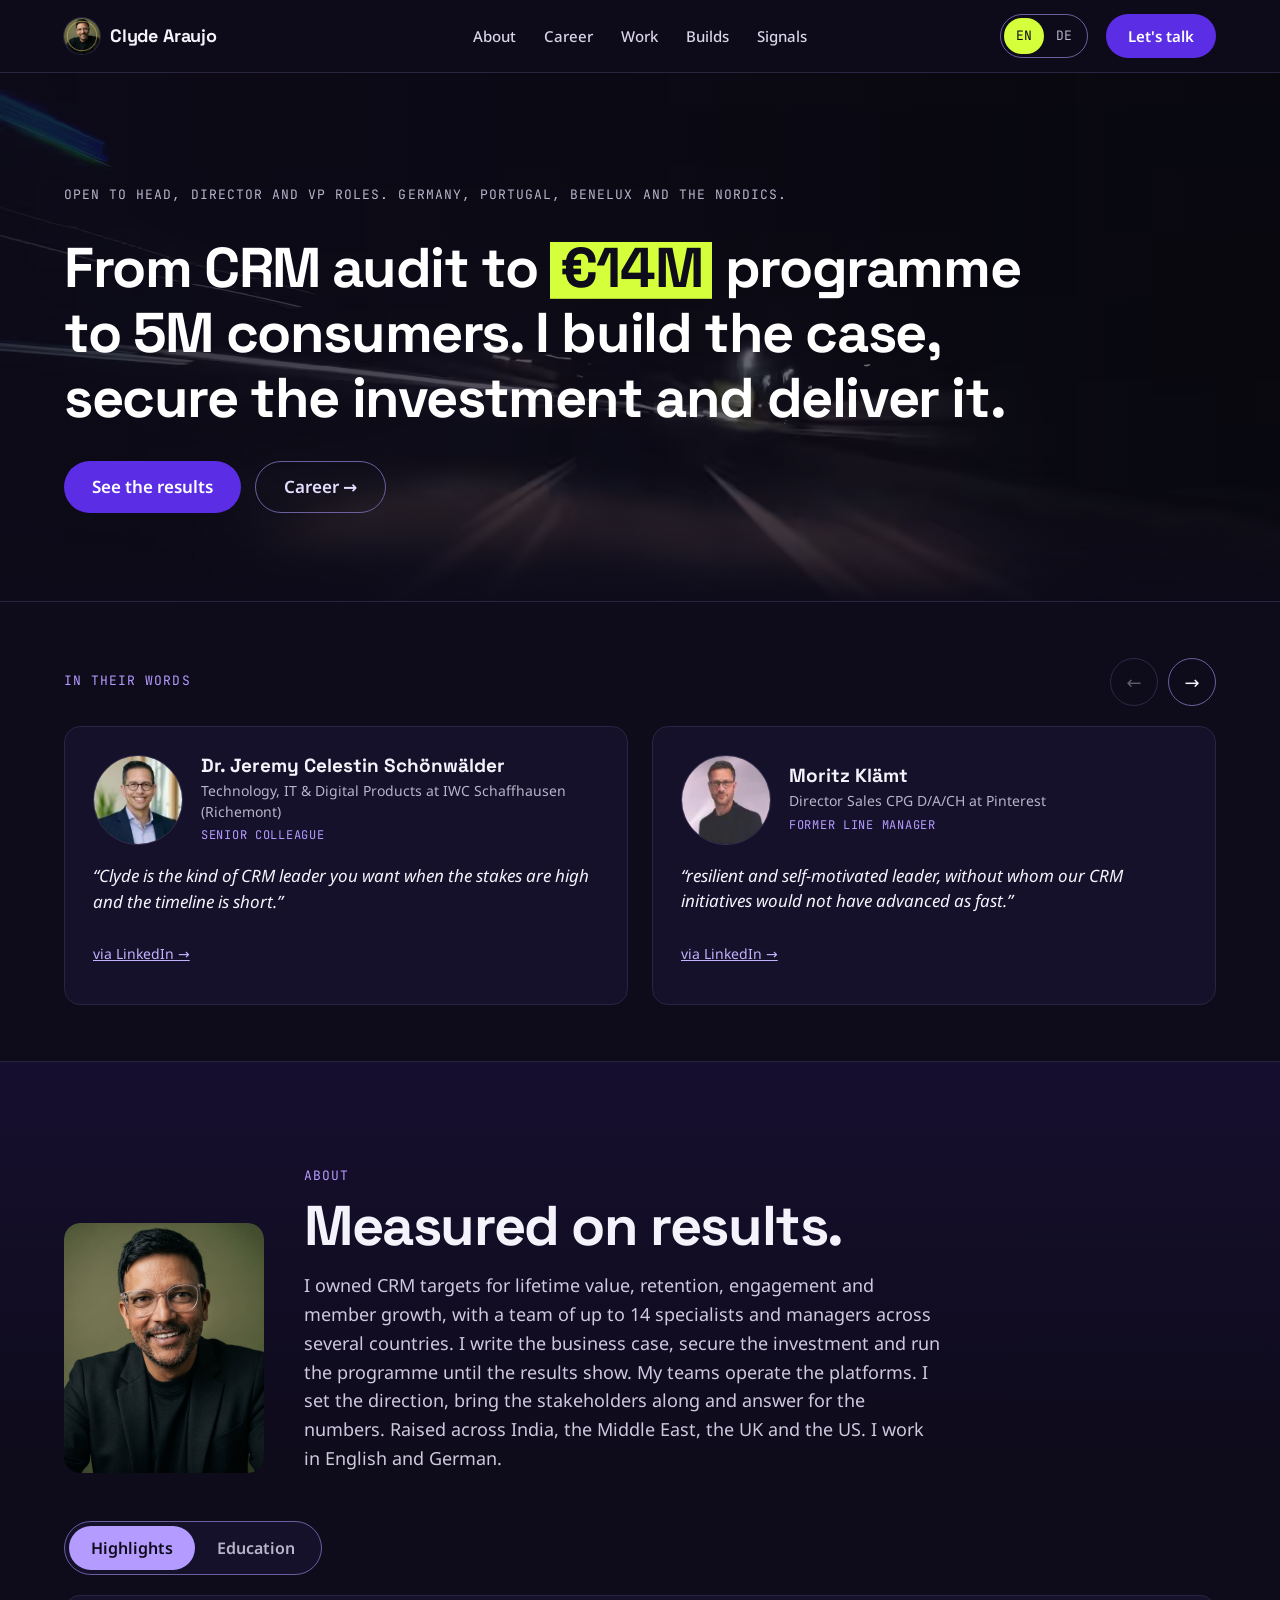
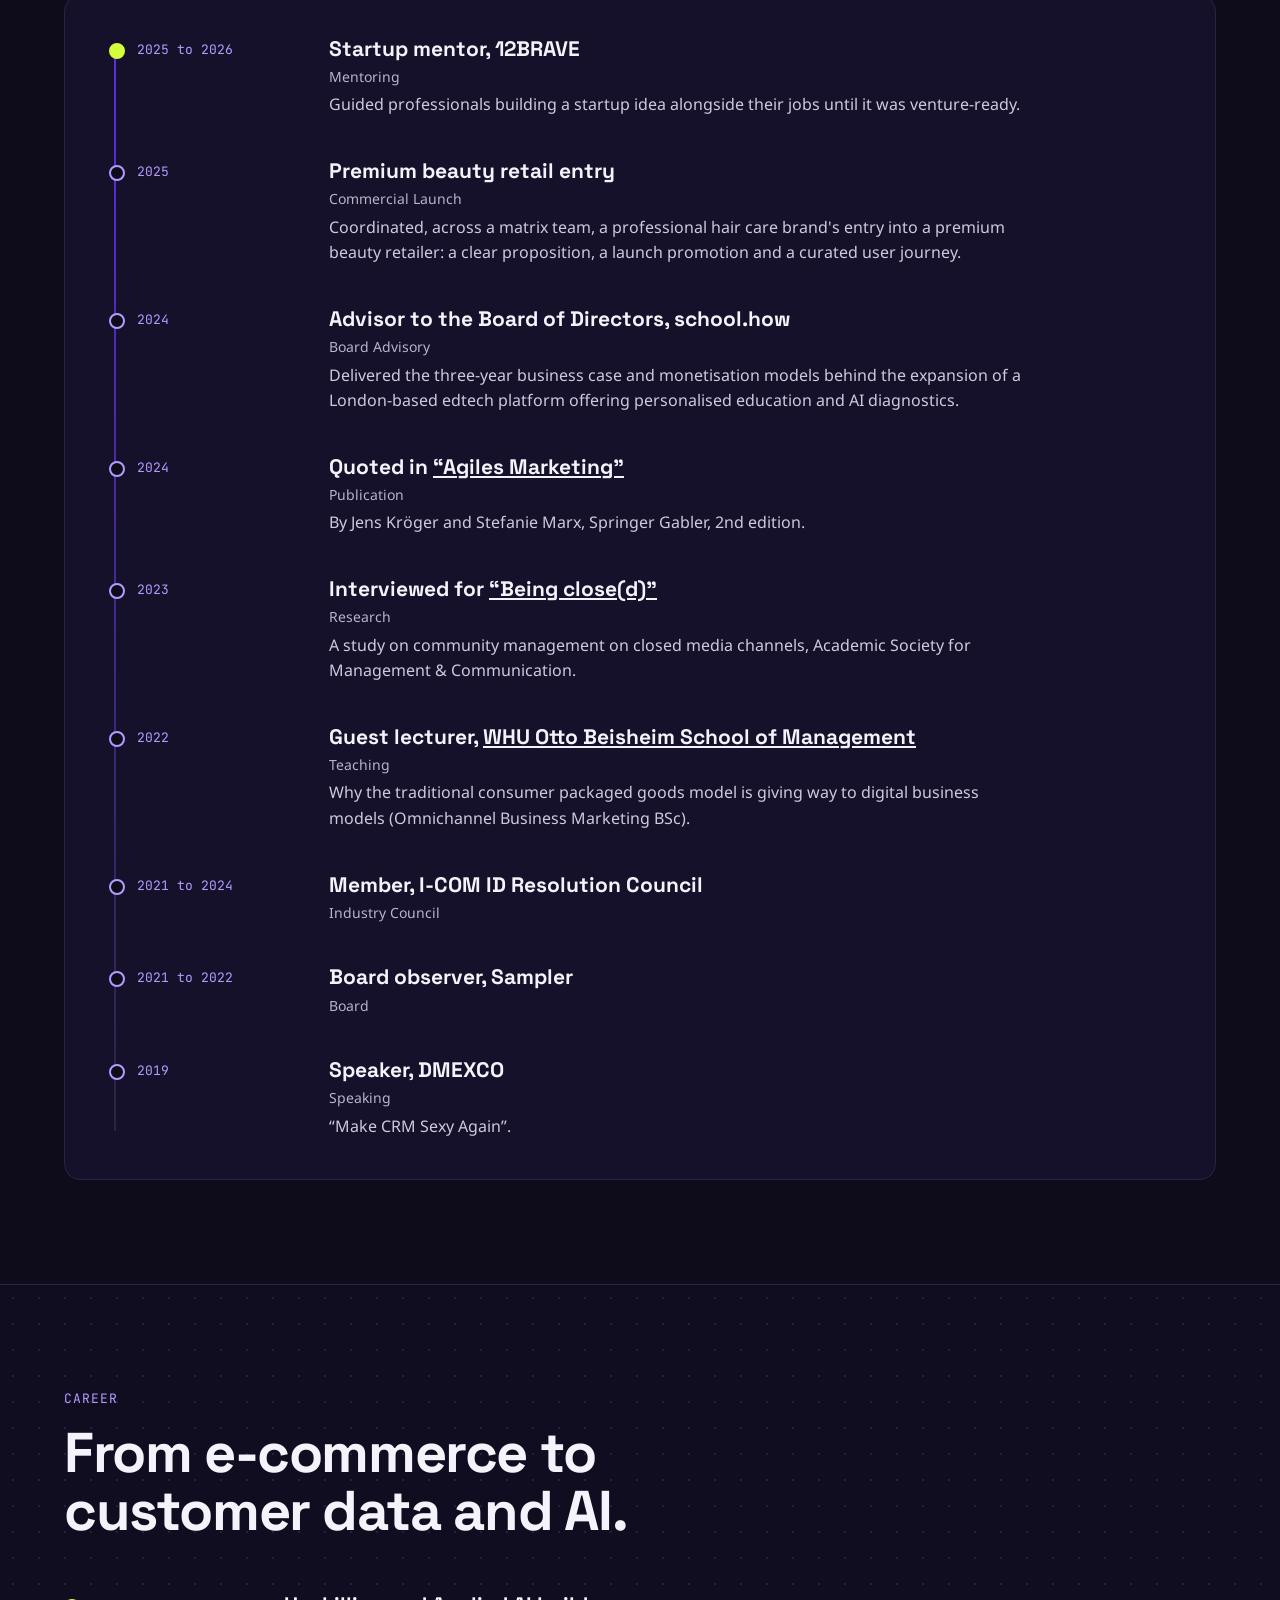
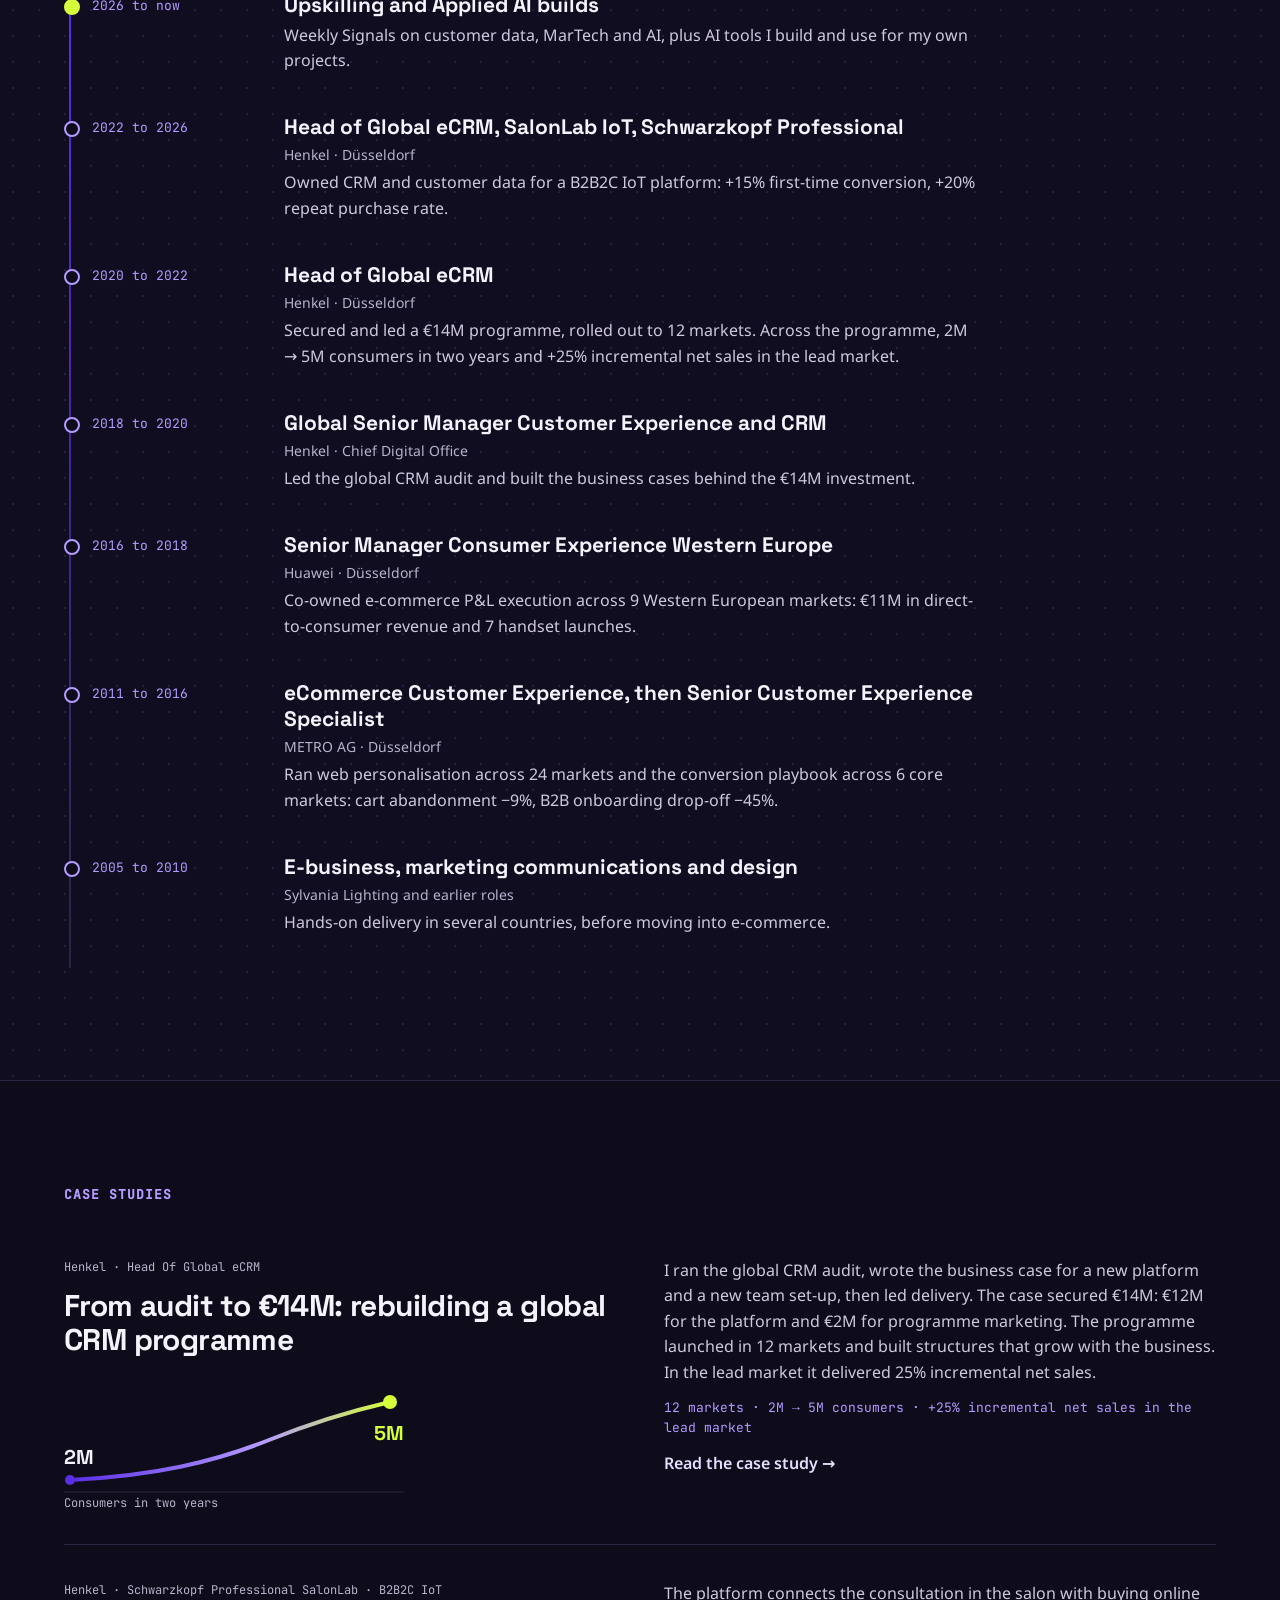
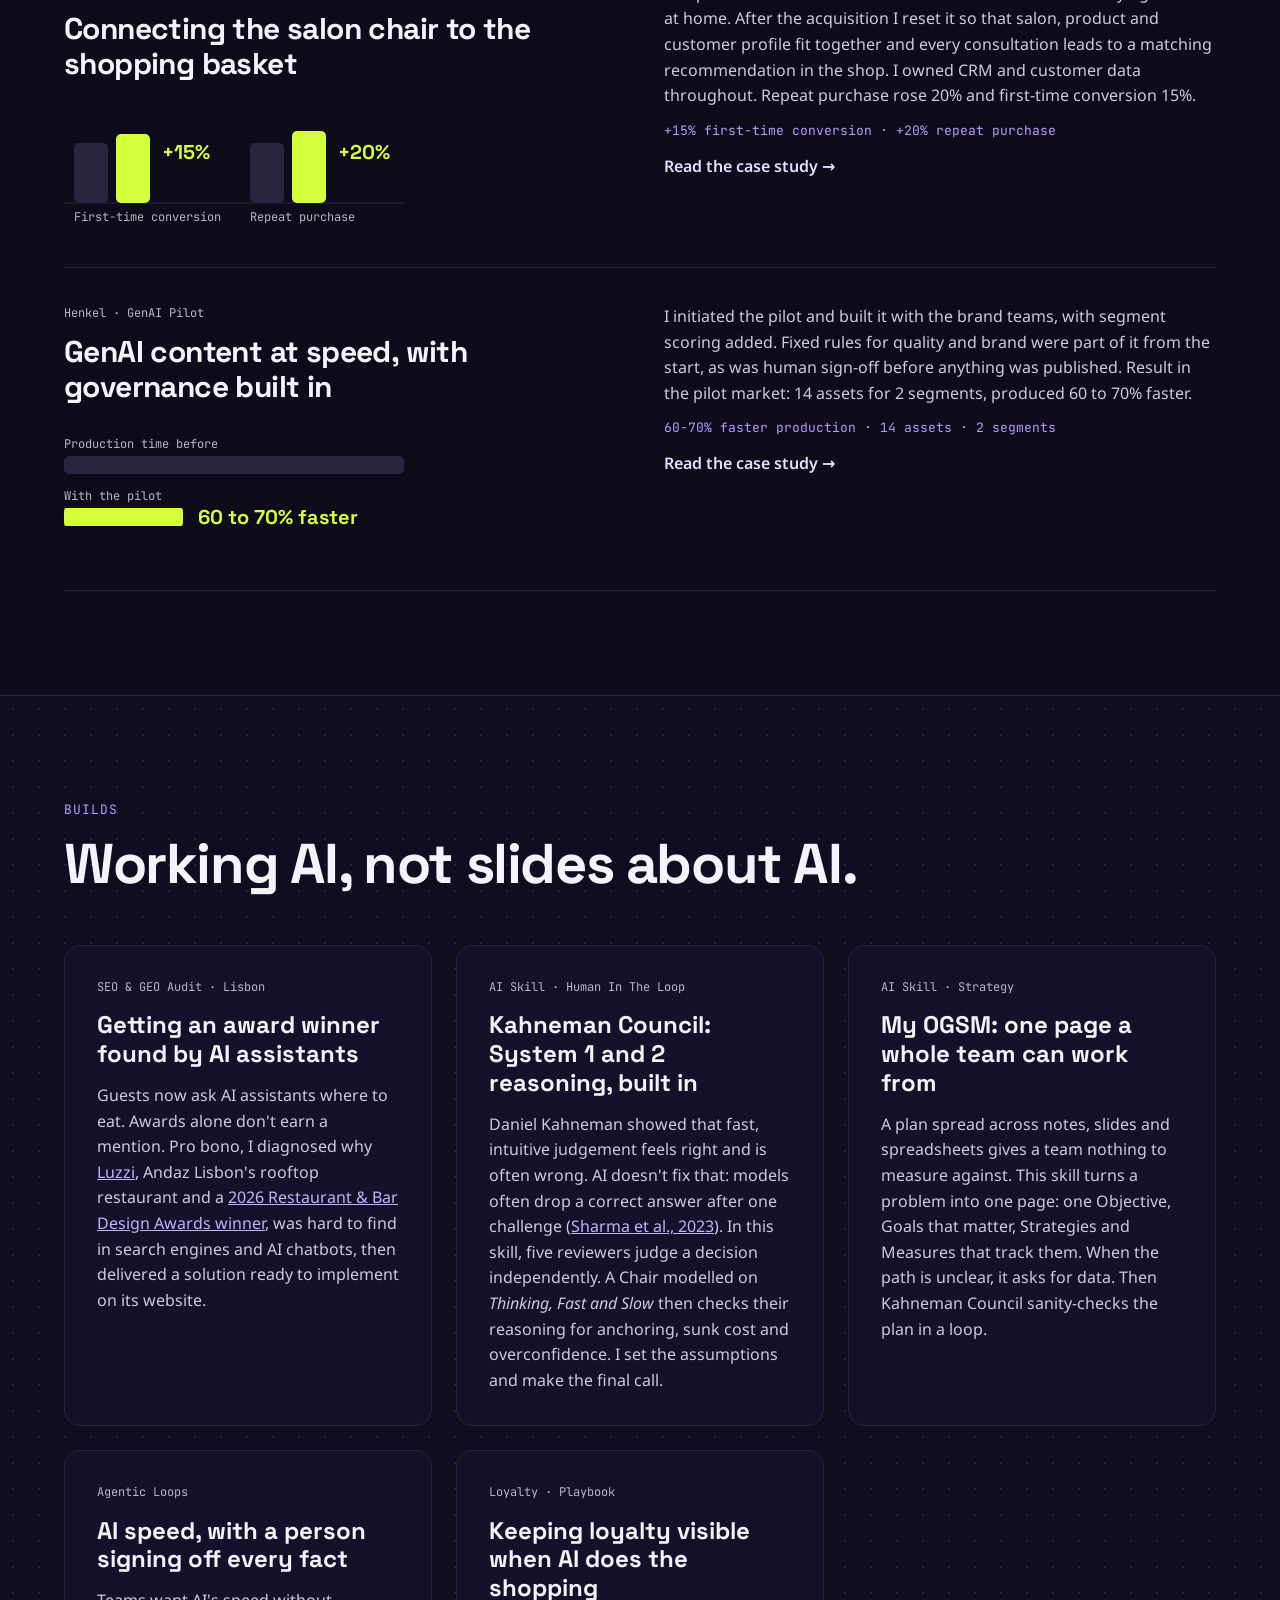
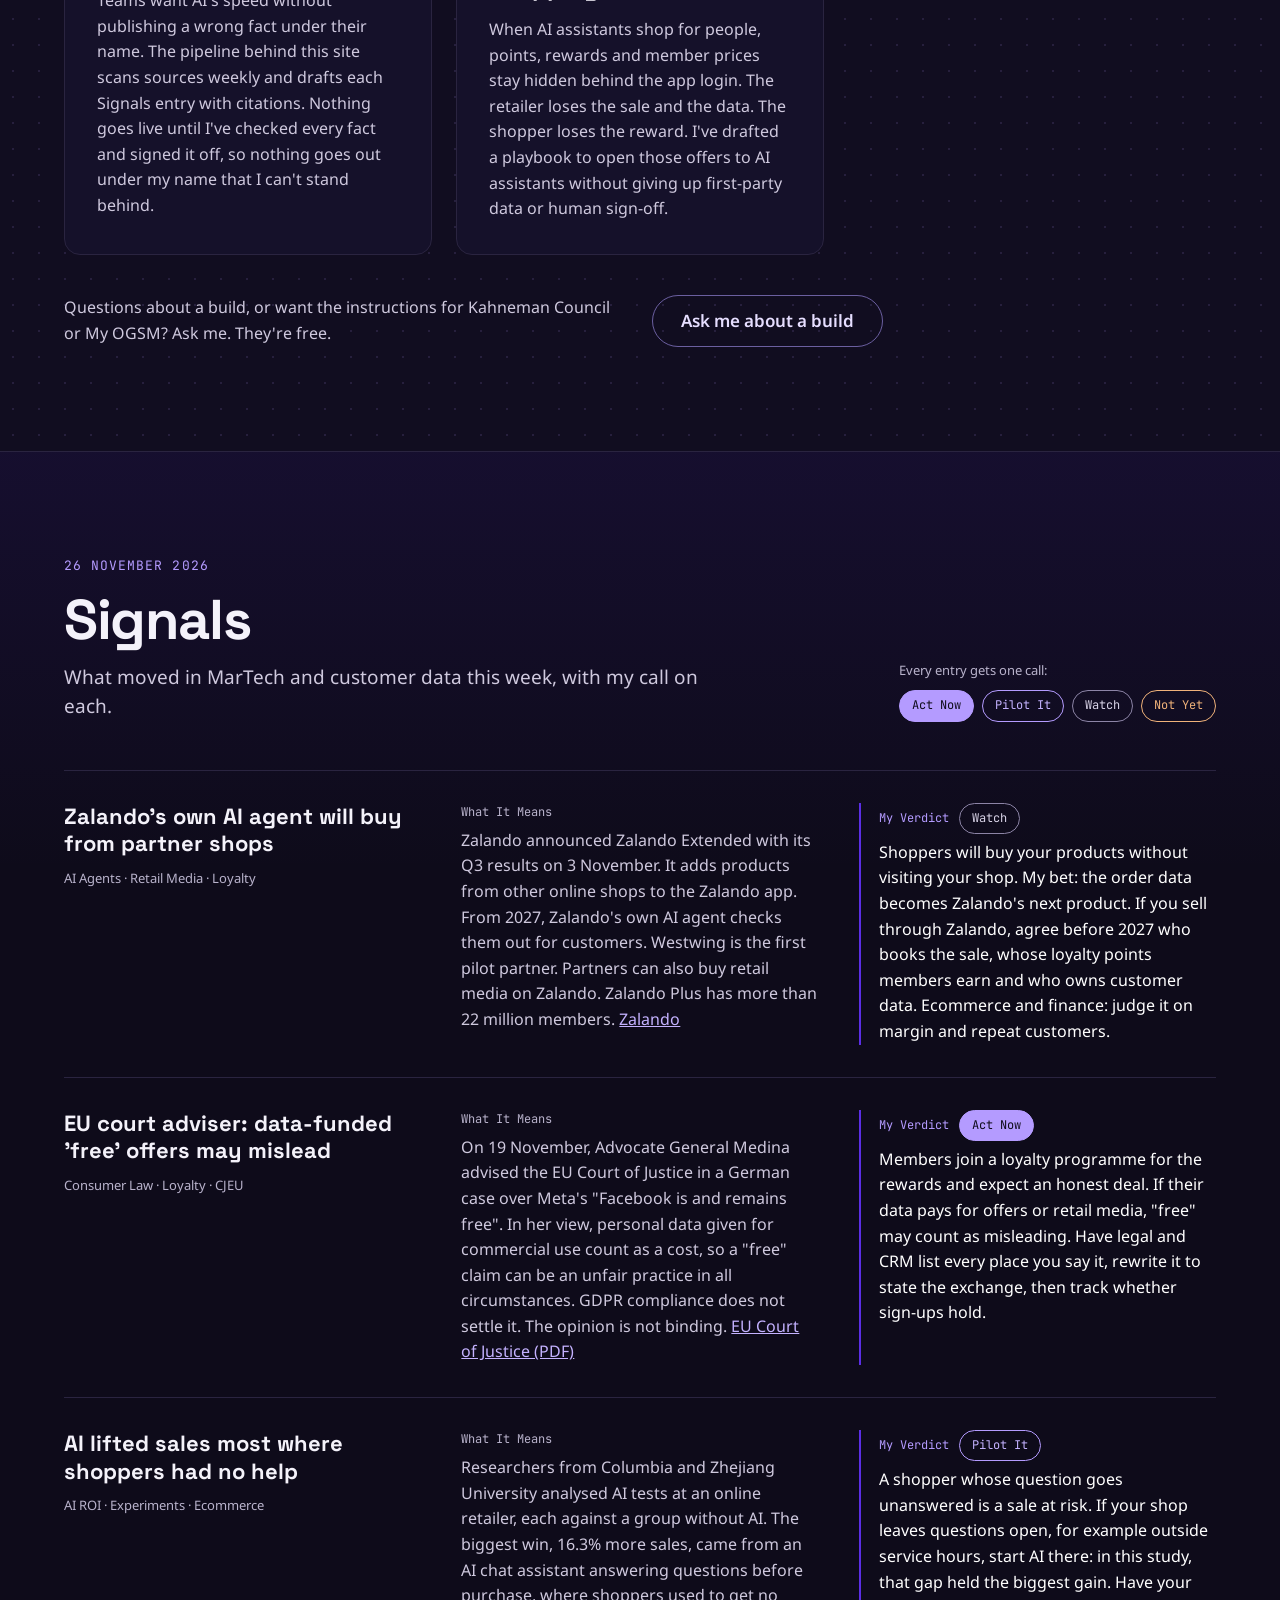
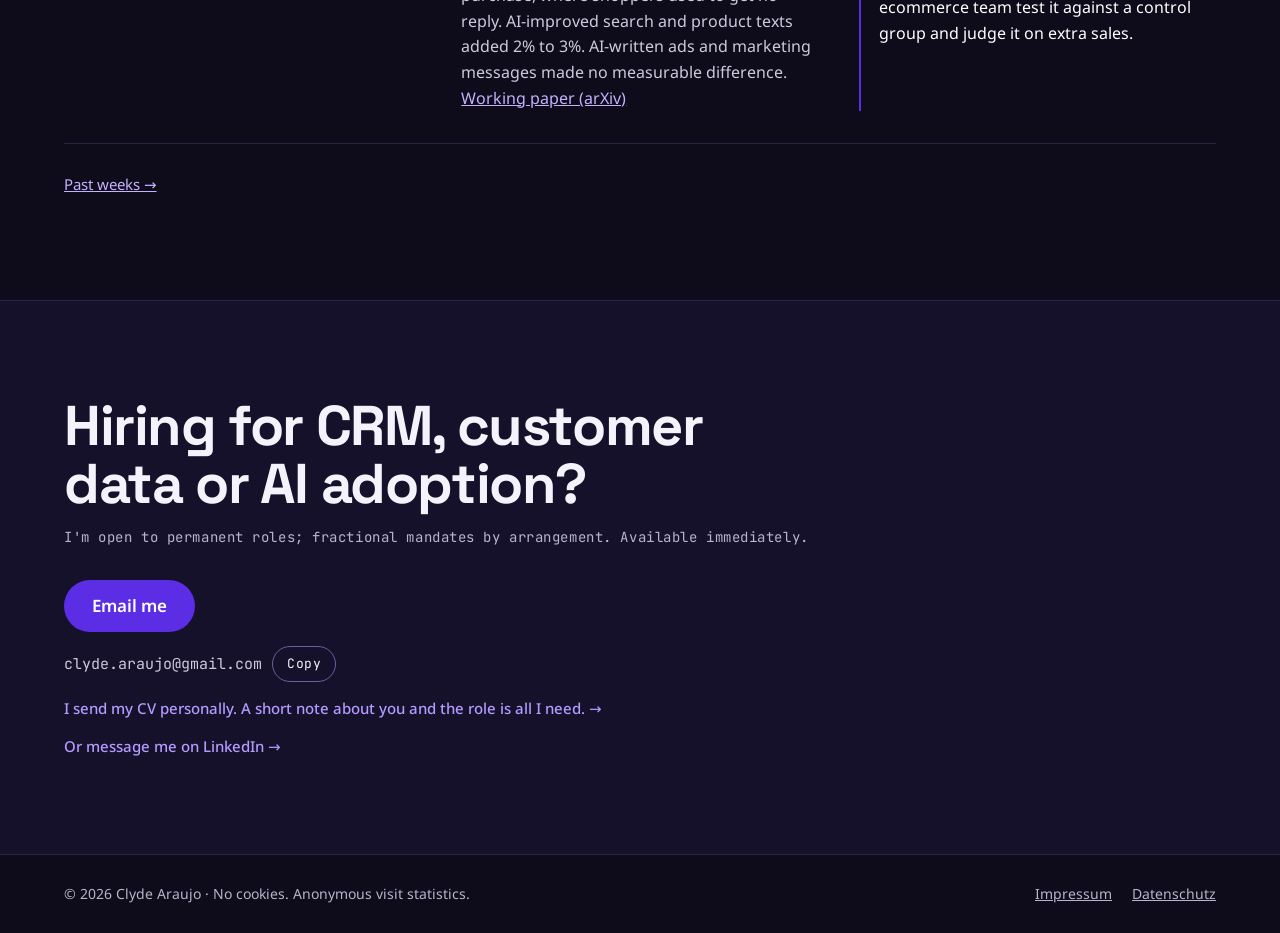
==== commit 183f8a40: "Shorten Moritz quote (EN and DE) Co-Authored-By: Claude Fable 5.2 <noreply@anthropic.com> Claude-Ses" ====
--- a/index.html
+++ b/index.html
@@ -144,7 +144,7 @@
 <div class="vo-head"><h2 class="eyebrow" id="voices-title">In their words</h2><div class="vo-nav"><button class="vo-btn" type="button" data-vo="-1" aria-label="Previous quotes" disabled>←</button><button class="vo-btn" type="button" data-vo="1" aria-label="Next quotes">→</button></div></div>
 <ul class="vo-track" tabindex="0" aria-label="Recommendations">
 <li class="vo-card"><div class="vo-top"><img class="vo-photo" src="/assets/voices/jeremy.webp" alt="Portrait of Dr. Jeremy Celestin Schönwälder" width="90" height="90" loading="lazy" decoding="async"><div class="vo-who"><span class="vo-name">Dr. Jeremy Celestin Schönwälder</span><span class="vo-title">Technology, IT &amp; Digital Products at IWC Schaffhausen (Richemont)</span><span class="vo-rel">Senior Colleague</span></div></div><blockquote class="vo-q">“Clyde is the kind of CRM leader you want when the stakes are high and the timeline is short.”</blockquote><a class="vo-link" href="https://www.linkedin.com/in/schoenwaelder/" rel="noopener">via LinkedIn →</a></li>
-<li class="vo-card"><div class="vo-top"><img class="vo-photo" src="/assets/voices/moritz.webp" alt="Portrait of Moritz Klämt" width="90" height="90" loading="lazy" decoding="async"><div class="vo-who"><span class="vo-name">Moritz Klämt</span><span class="vo-title">Director Sales CPG D/A/CH at Pinterest</span><span class="vo-rel">Former Line Manager</span></div></div><blockquote class="vo-q">“passionate and result-driven, resilient and self-motivated leader, without whom our CRM initiatives would not have advanced as fast.”</blockquote><a class="vo-link" href="https://www.linkedin.com/in/moritzklaemt/" rel="noopener">via LinkedIn →</a></li>
+<li class="vo-card"><div class="vo-top"><img class="vo-photo" src="/assets/voices/moritz.webp" alt="Portrait of Moritz Klämt" width="90" height="90" loading="lazy" decoding="async"><div class="vo-who"><span class="vo-name">Moritz Klämt</span><span class="vo-title">Director Sales CPG D/A/CH at Pinterest</span><span class="vo-rel">Former Line Manager</span></div></div><blockquote class="vo-q">“resilient and self-motivated leader, without whom our CRM initiatives would not have advanced as fast.”</blockquote><a class="vo-link" href="https://www.linkedin.com/in/moritzklaemt/" rel="noopener">via LinkedIn →</a></li>
 <li class="vo-card"><div class="vo-top"><img class="vo-photo" src="/assets/voices/aleksandra.webp" alt="Portrait of Aleksandra Gawlas-Wilińska" width="90" height="90" loading="lazy" decoding="async"><div class="vo-who"><span class="vo-name">Aleksandra Gawlas-Wilińska</span><span class="vo-title">Marketing Director</span><span class="vo-rel">Market Lead · Poland Roll-Out</span></div></div><blockquote class="vo-q">“translating global vision into very concrete actions that are clear and motivating for the teams”</blockquote><a class="vo-link" href="https://www.linkedin.com/in/aleksandra-gawlas/" rel="noopener">via LinkedIn →</a></li>
 <li class="vo-card"><div class="vo-top"><img class="vo-photo" src="/assets/voices/jil.webp" alt="Portrait of Jil Schlottbom" width="90" height="90" loading="lazy" decoding="async"><div class="vo-who"><span class="vo-name">Jil Schlottbom</span><span class="vo-title">Senior Manager MarTech, Data &amp; eCRM Europe</span><span class="vo-rel">Team Member</span></div></div><blockquote class="vo-q">“a very strong capability of balancing strategic and pragmatic ways to support countries, partners and his team”</blockquote><a class="vo-link" href="https://www.linkedin.com/in/jil-schlottbom-0bb50b131/" rel="noopener">via LinkedIn →</a></li>
 <li class="vo-card"><div class="vo-top"><img class="vo-photo" src="/assets/voices/joost.webp" alt="Portrait of Joost Huisman" width="90" height="90" loading="lazy" decoding="async"><div class="vo-who"><span class="vo-name">Joost Huisman</span><span class="vo-rel">Client, Ingram Micro</span></div></div><blockquote class="vo-q">“he gets the job done and ensures others get their job done, all in a very positive and constructive way”</blockquote><a class="vo-link" href="https://www.linkedin.com/in/huismanjoost/" rel="noopener">via LinkedIn →</a></li>
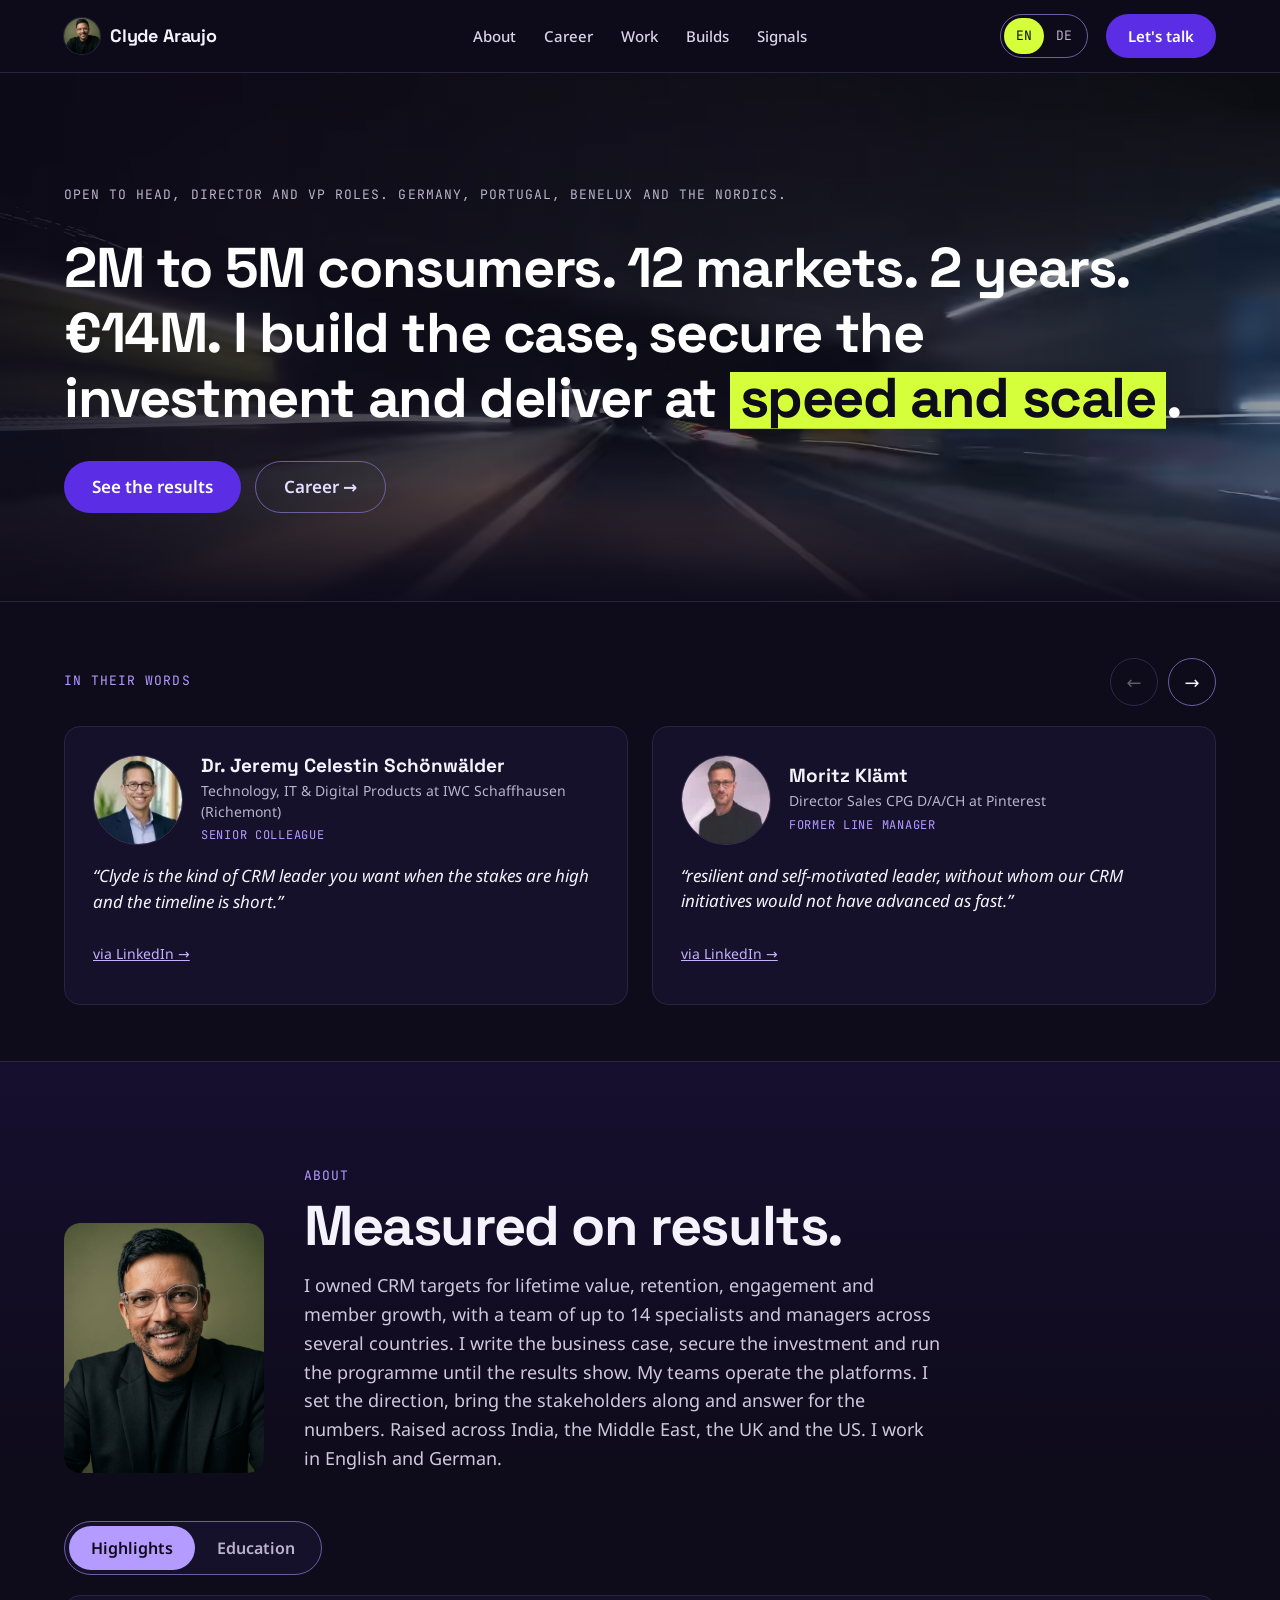
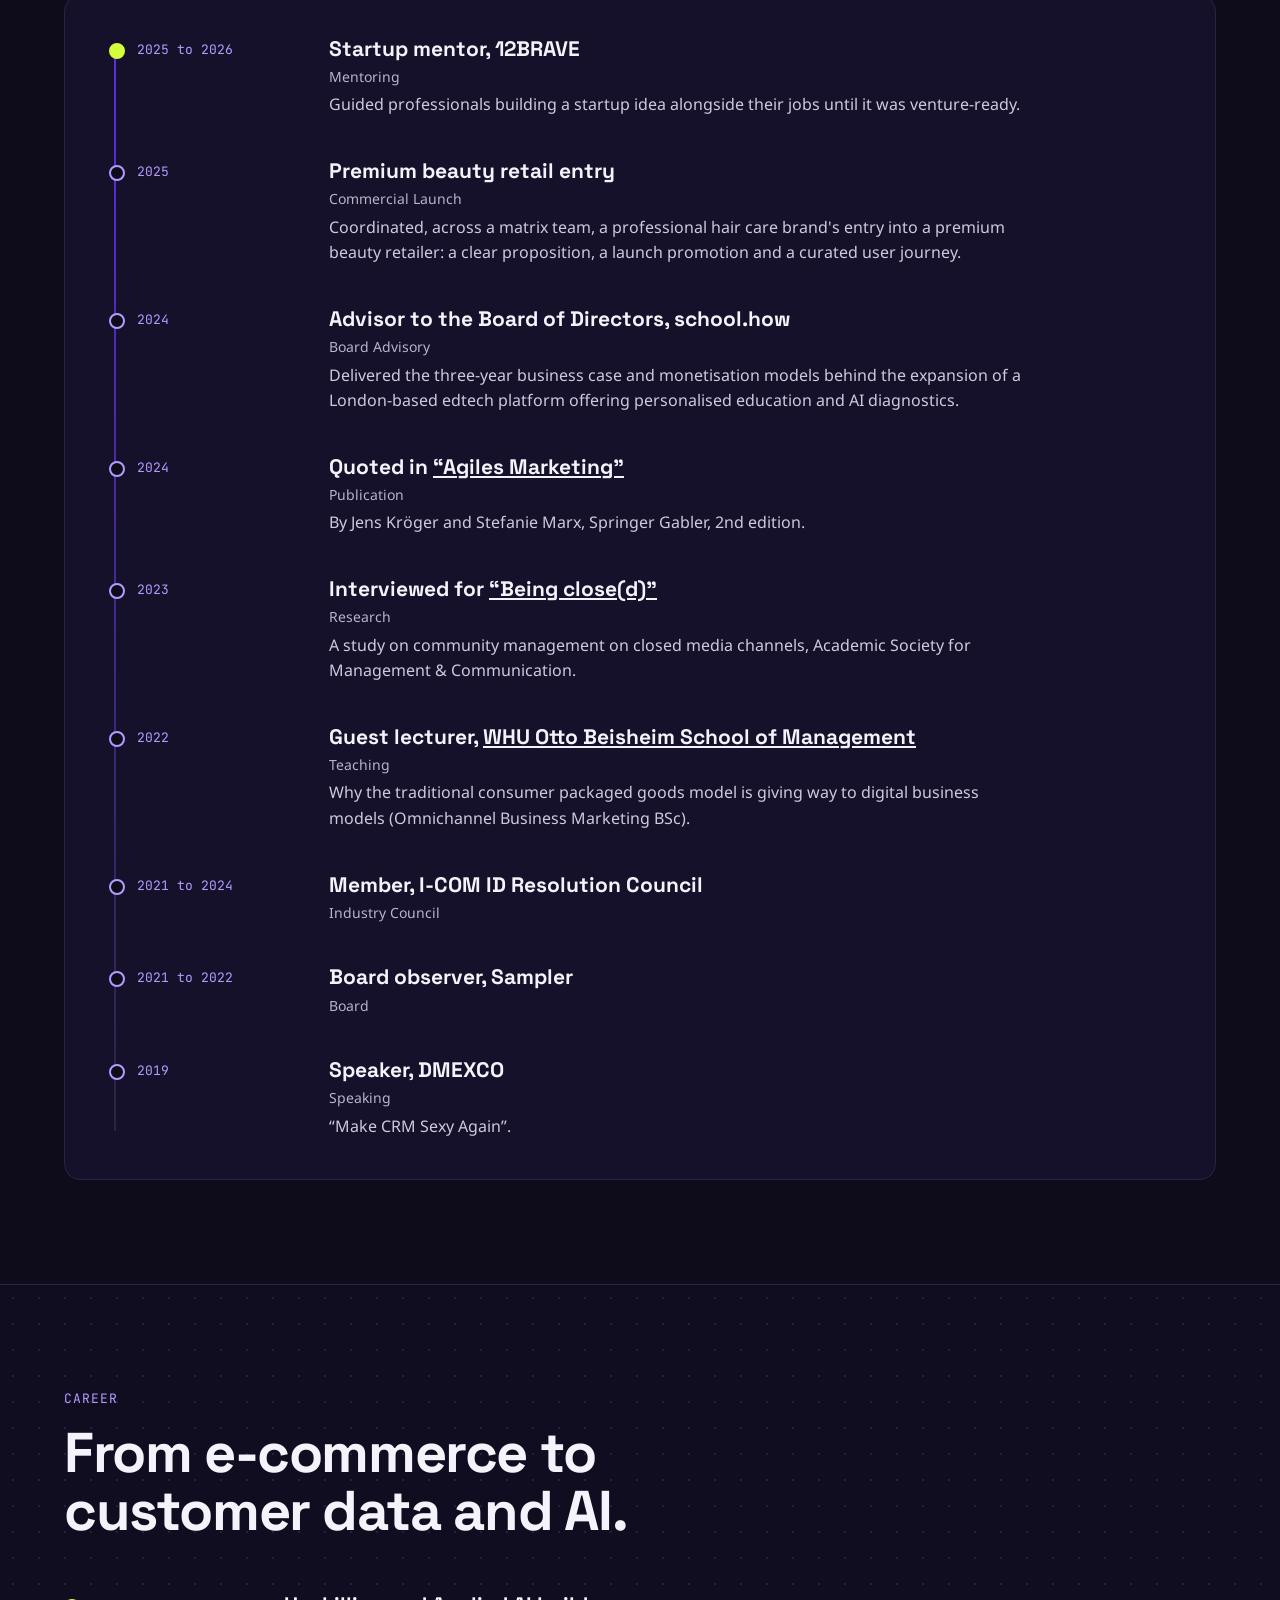
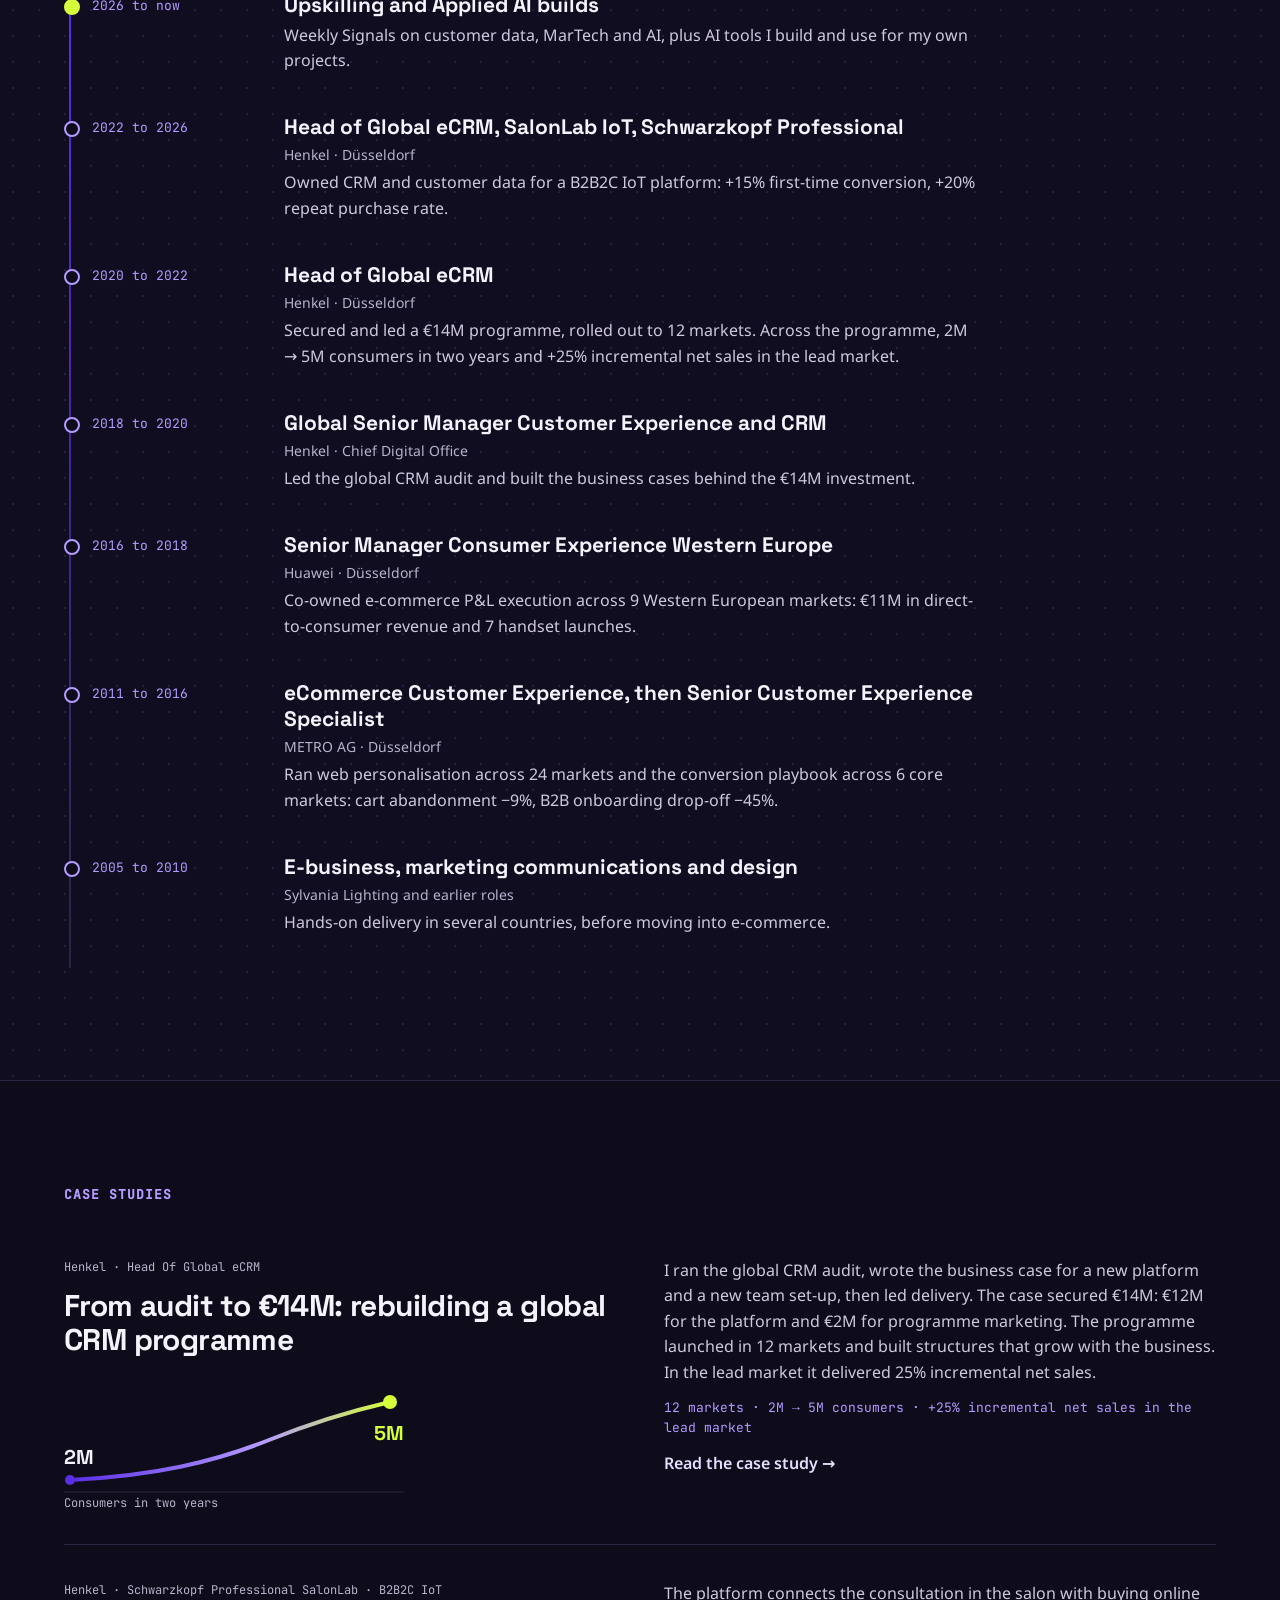
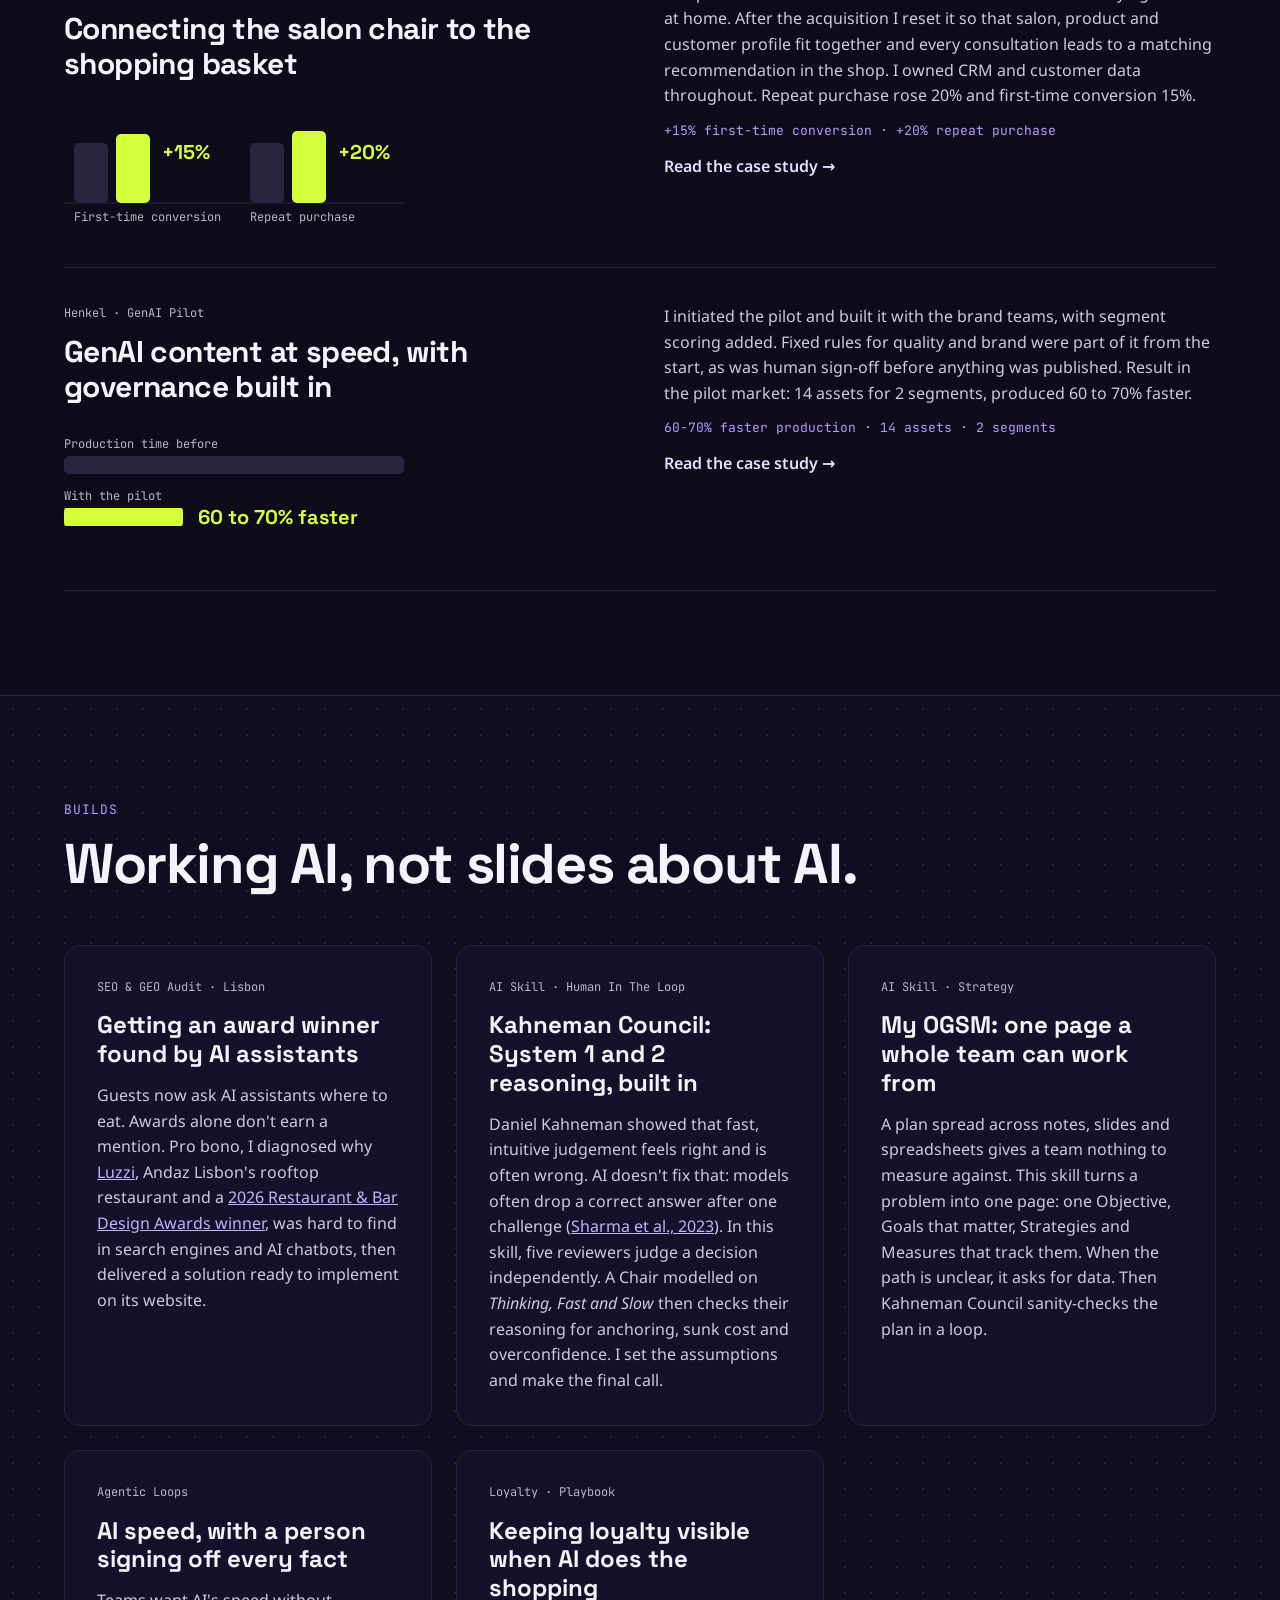
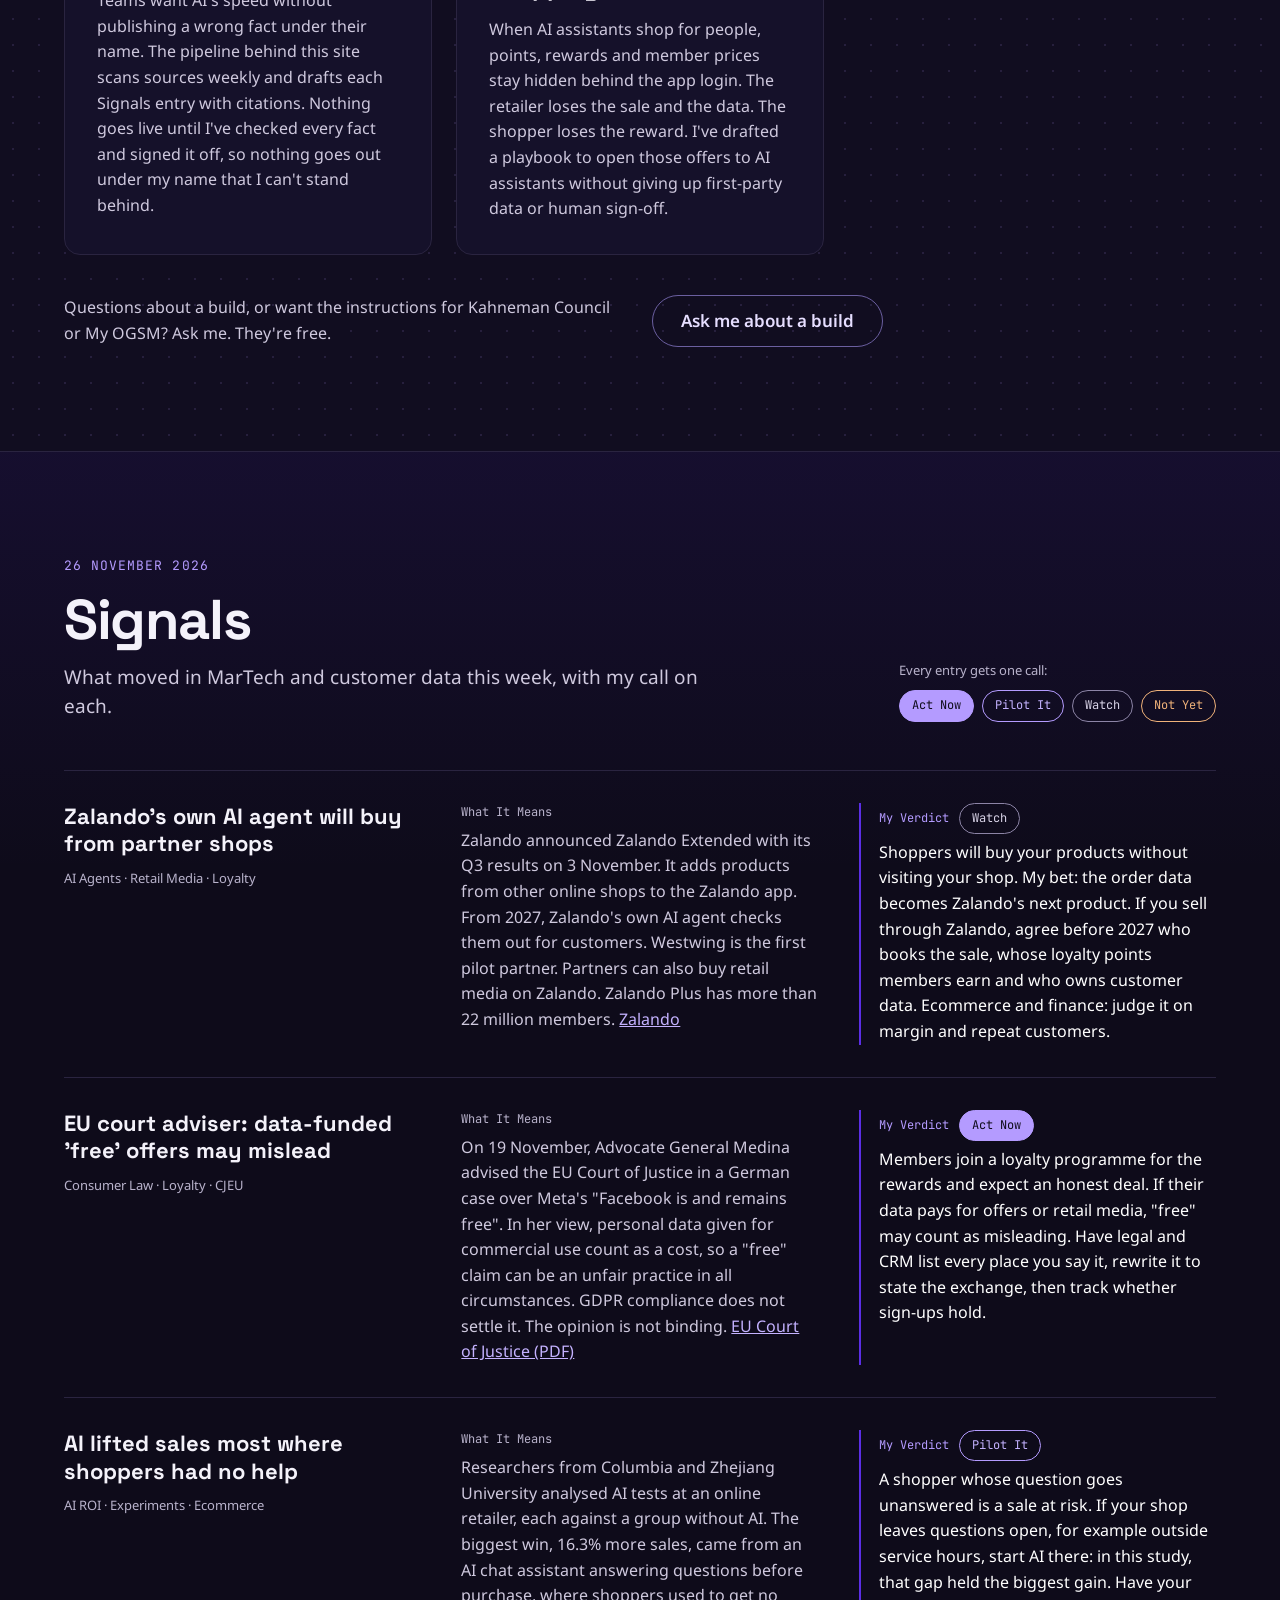
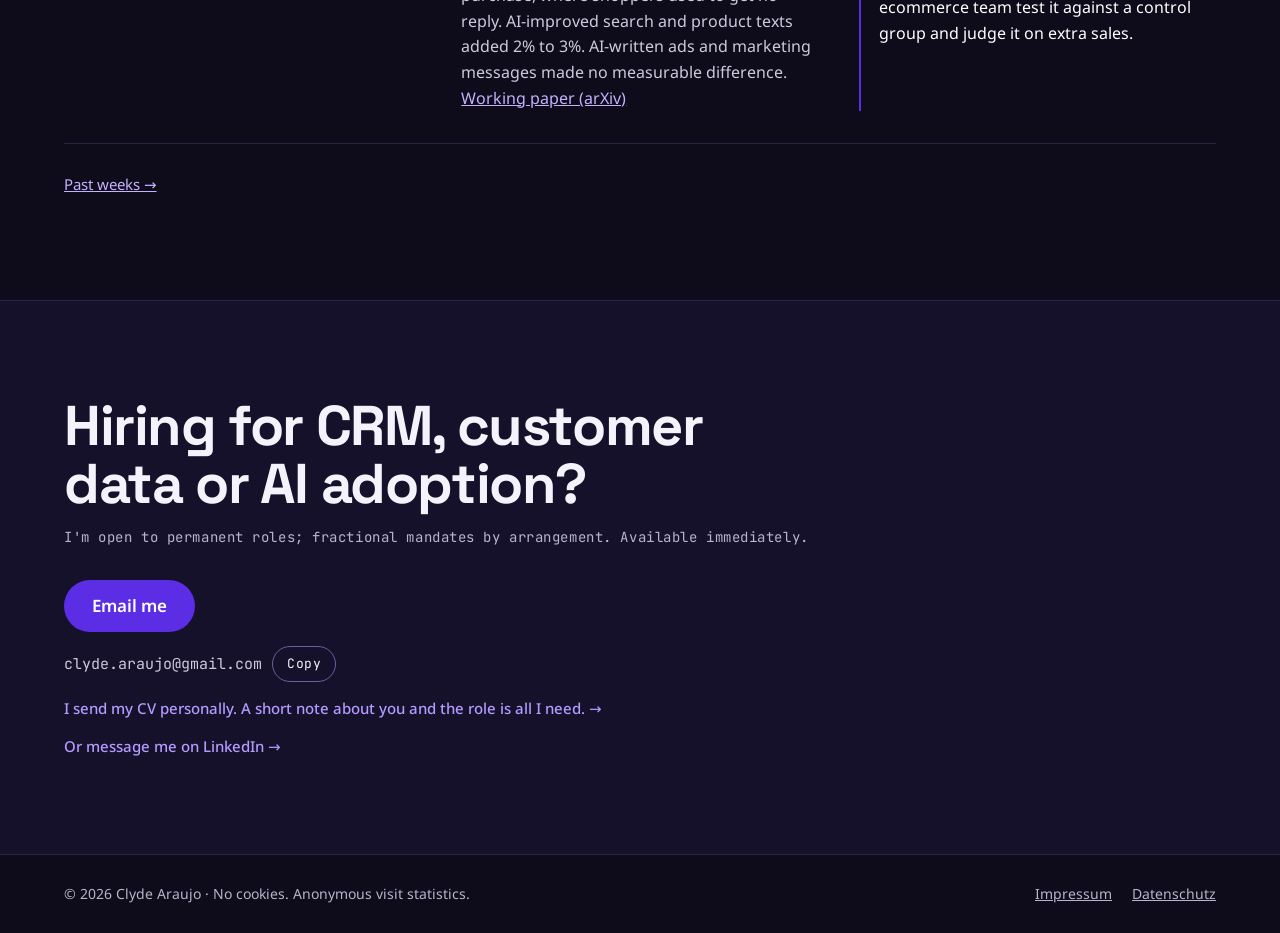
==== commit da972398: "Hero headline: speed and scale version, highlight on 'speed and scale' / 'schnell und skalierbar' (E" ====
--- a/index.html
+++ b/index.html
@@ -14,7 +14,7 @@
 <meta property="og:locale:alternate" content="de_DE">
 <meta property="og:type" content="profile">
 <meta property="og:title" content="Clyde Araujo · Digital Strategy &amp; MarTech Transformation">
-<meta property="og:description" content="From CRM audit to €14M programme to 5M consumers. I build the case, secure the investment and deliver it.">
+<meta property="og:description" content="2M to 5M consumers. 12 markets. 2 years. €14M. I build the case, secure the investment and deliver at speed and scale.">
 <meta property="og:url" content="https://clydearaujo.com/">
 <meta property="og:image" content="https://clydearaujo.com/assets/headshot.jpg">
 <meta name="theme-color" content="#0E0B1A">
@@ -131,7 +131,7 @@
 <div class="hero-media" aria-hidden="true"><video class="hero-video" muted loop playsinline preload="none" tabindex="-1" width="1280" height="720" poster="/assets/hero/night-drive.webp" data-av1="/assets/hero/night-drive.av1.mp4" data-h264="/assets/hero/night-drive.h264.mp4"></video></div>
 <div class="wrap hero">
 <p class="eyebrow muted">Open to Head, Director and VP roles. Germany, Portugal, Benelux and the Nordics.</p>
-<h1 class="h1 h1-long" id="hero-title">From CRM audit to <span class="mark">€14M</span> programme to 5M consumers. I build the case, secure the investment and deliver it.</h1>
+<h1 class="h1 h1-long" id="hero-title">2M to 5M consumers. 12 markets. 2&nbsp;years. €14M. I build the case, secure the investment and deliver at <span class="mark">speed and scale</span>.</h1>
 <div class="actions">
 <a class="btn btn-primary" href="#work">See the results</a>
 <a class="btn btn-ghost" href="#career">Career →</a>
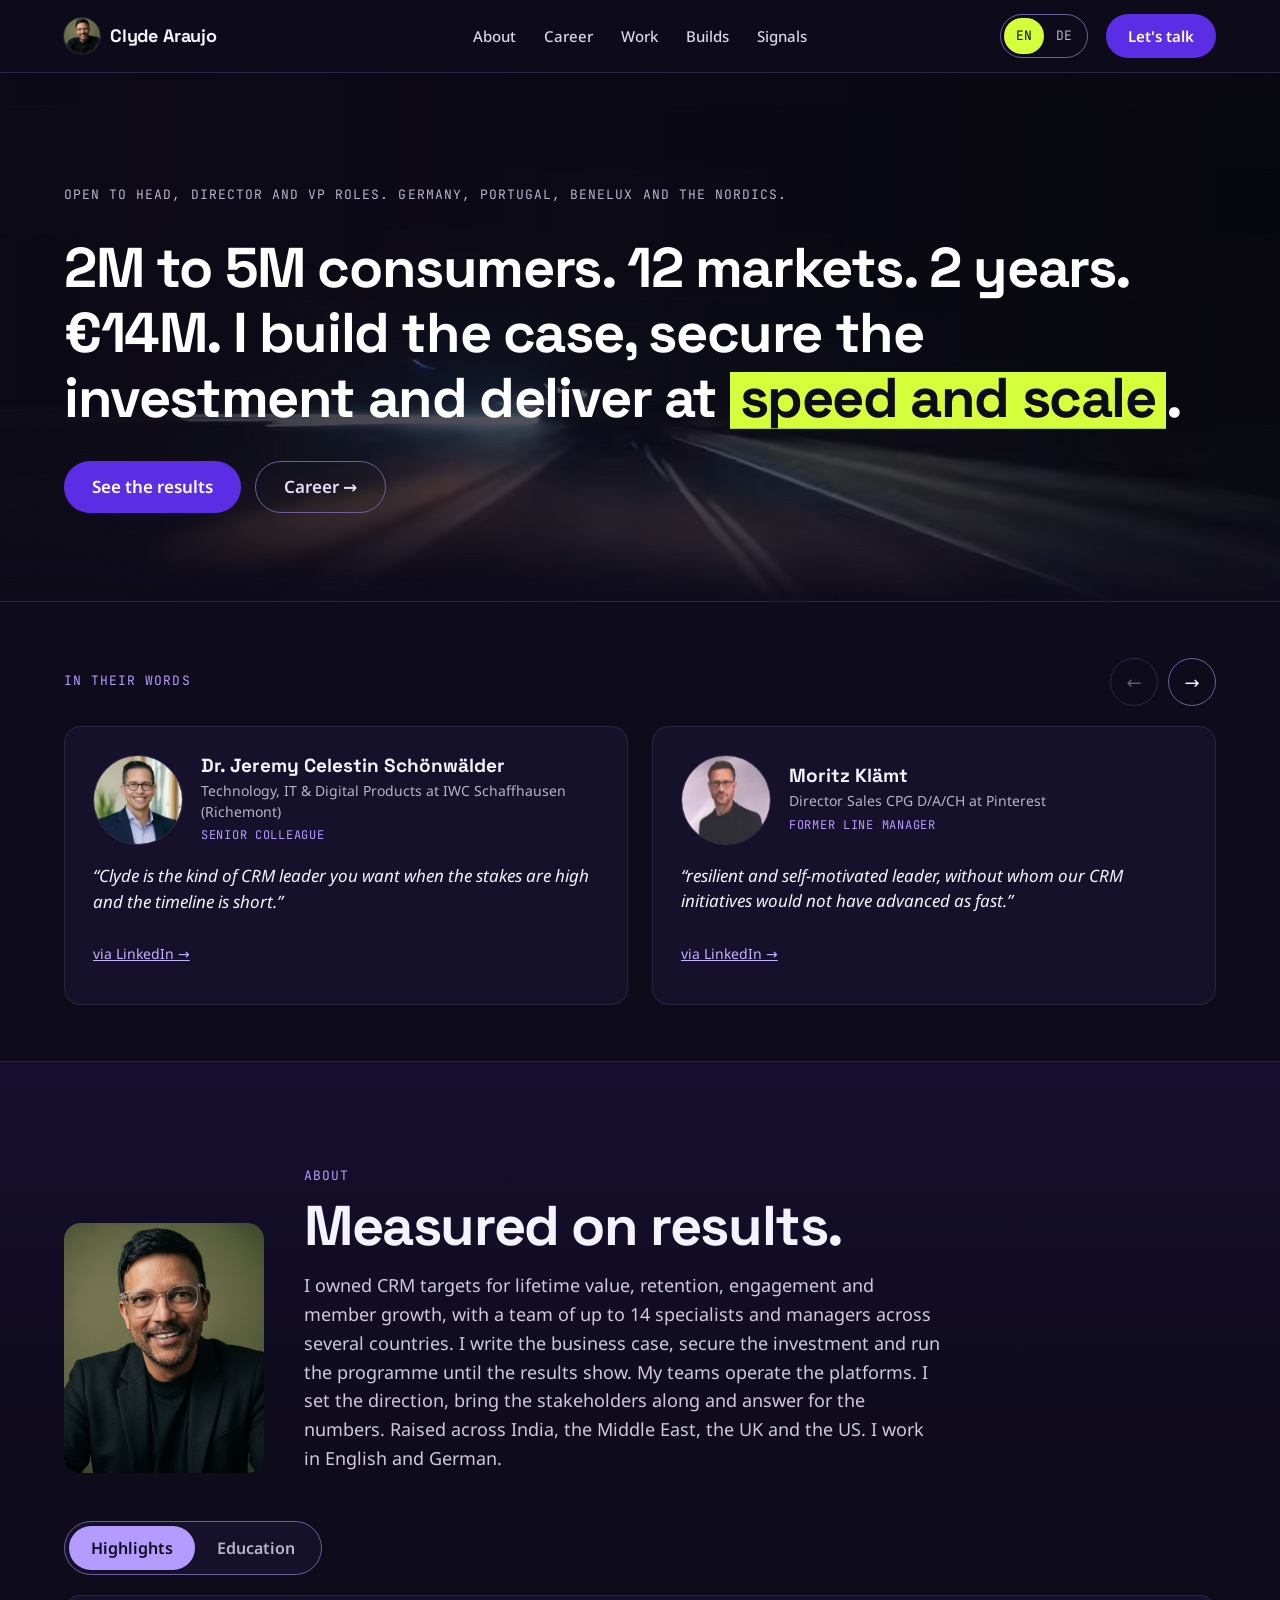
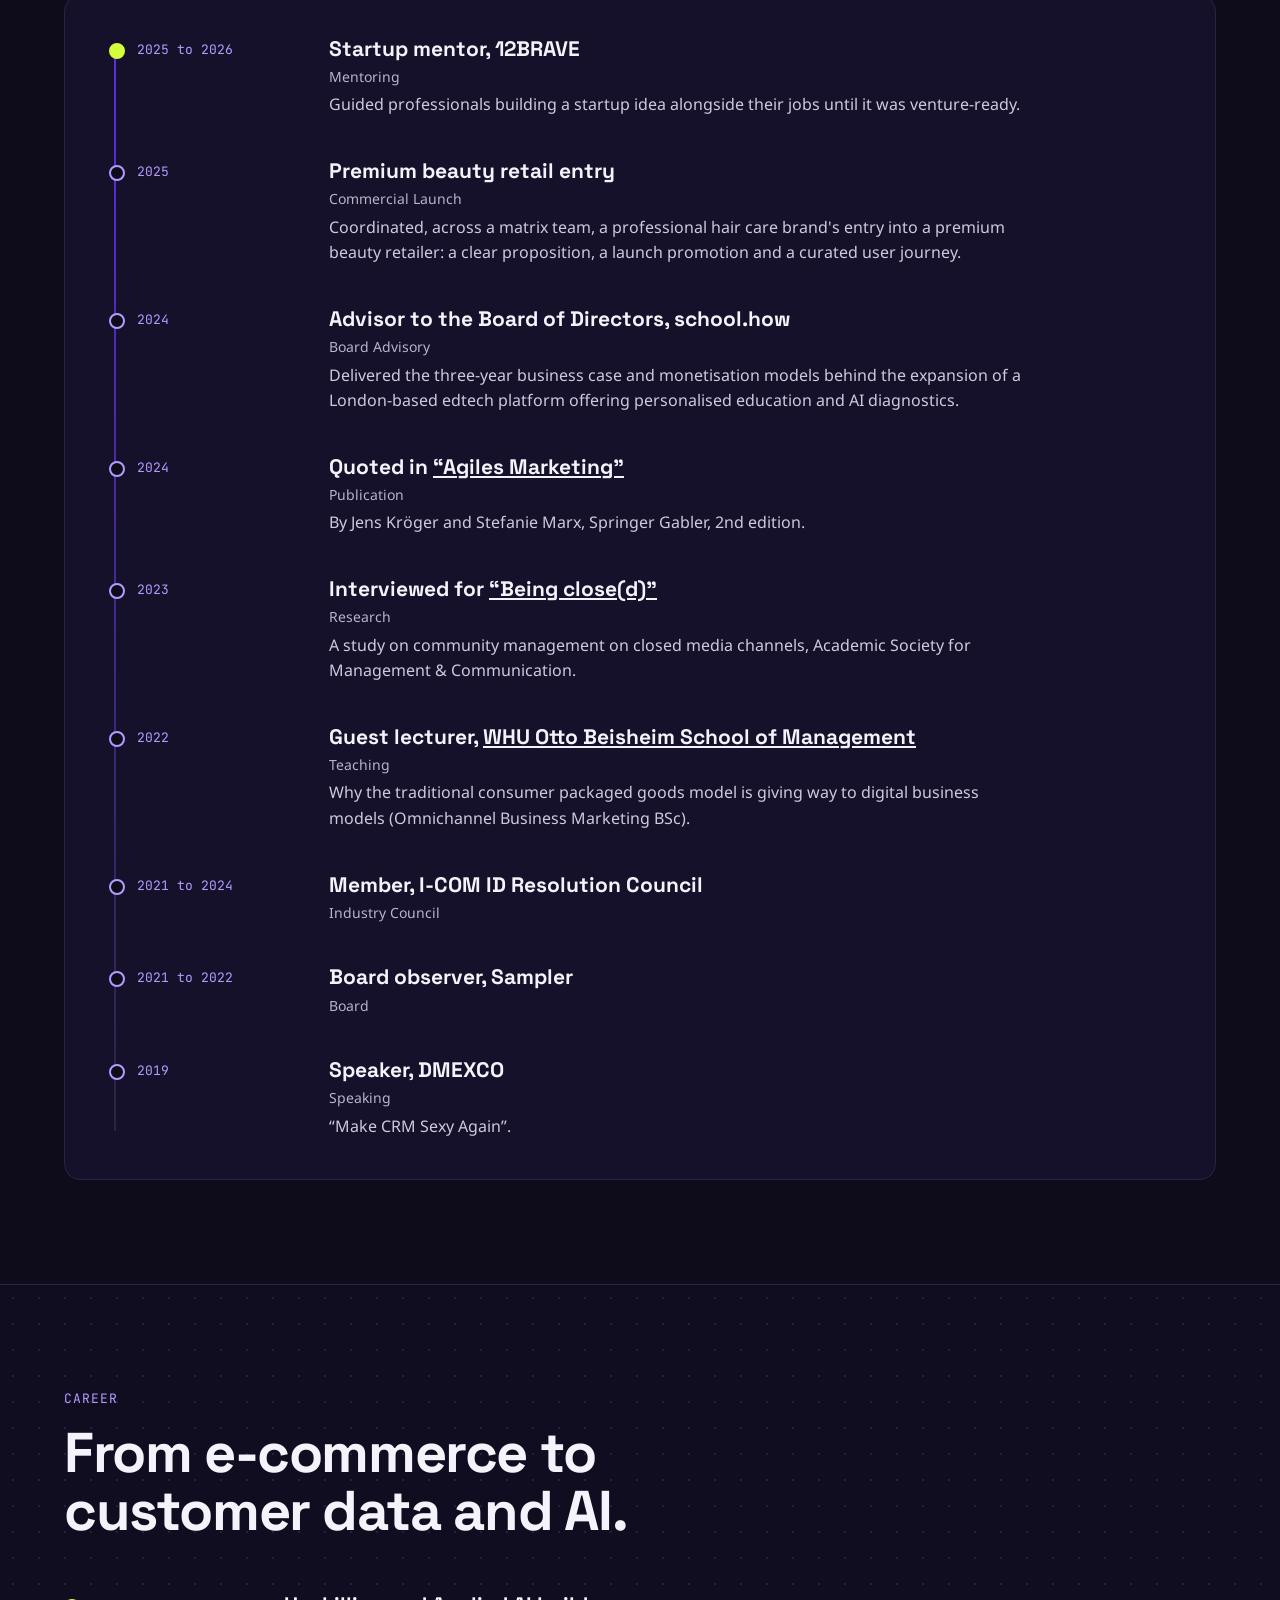
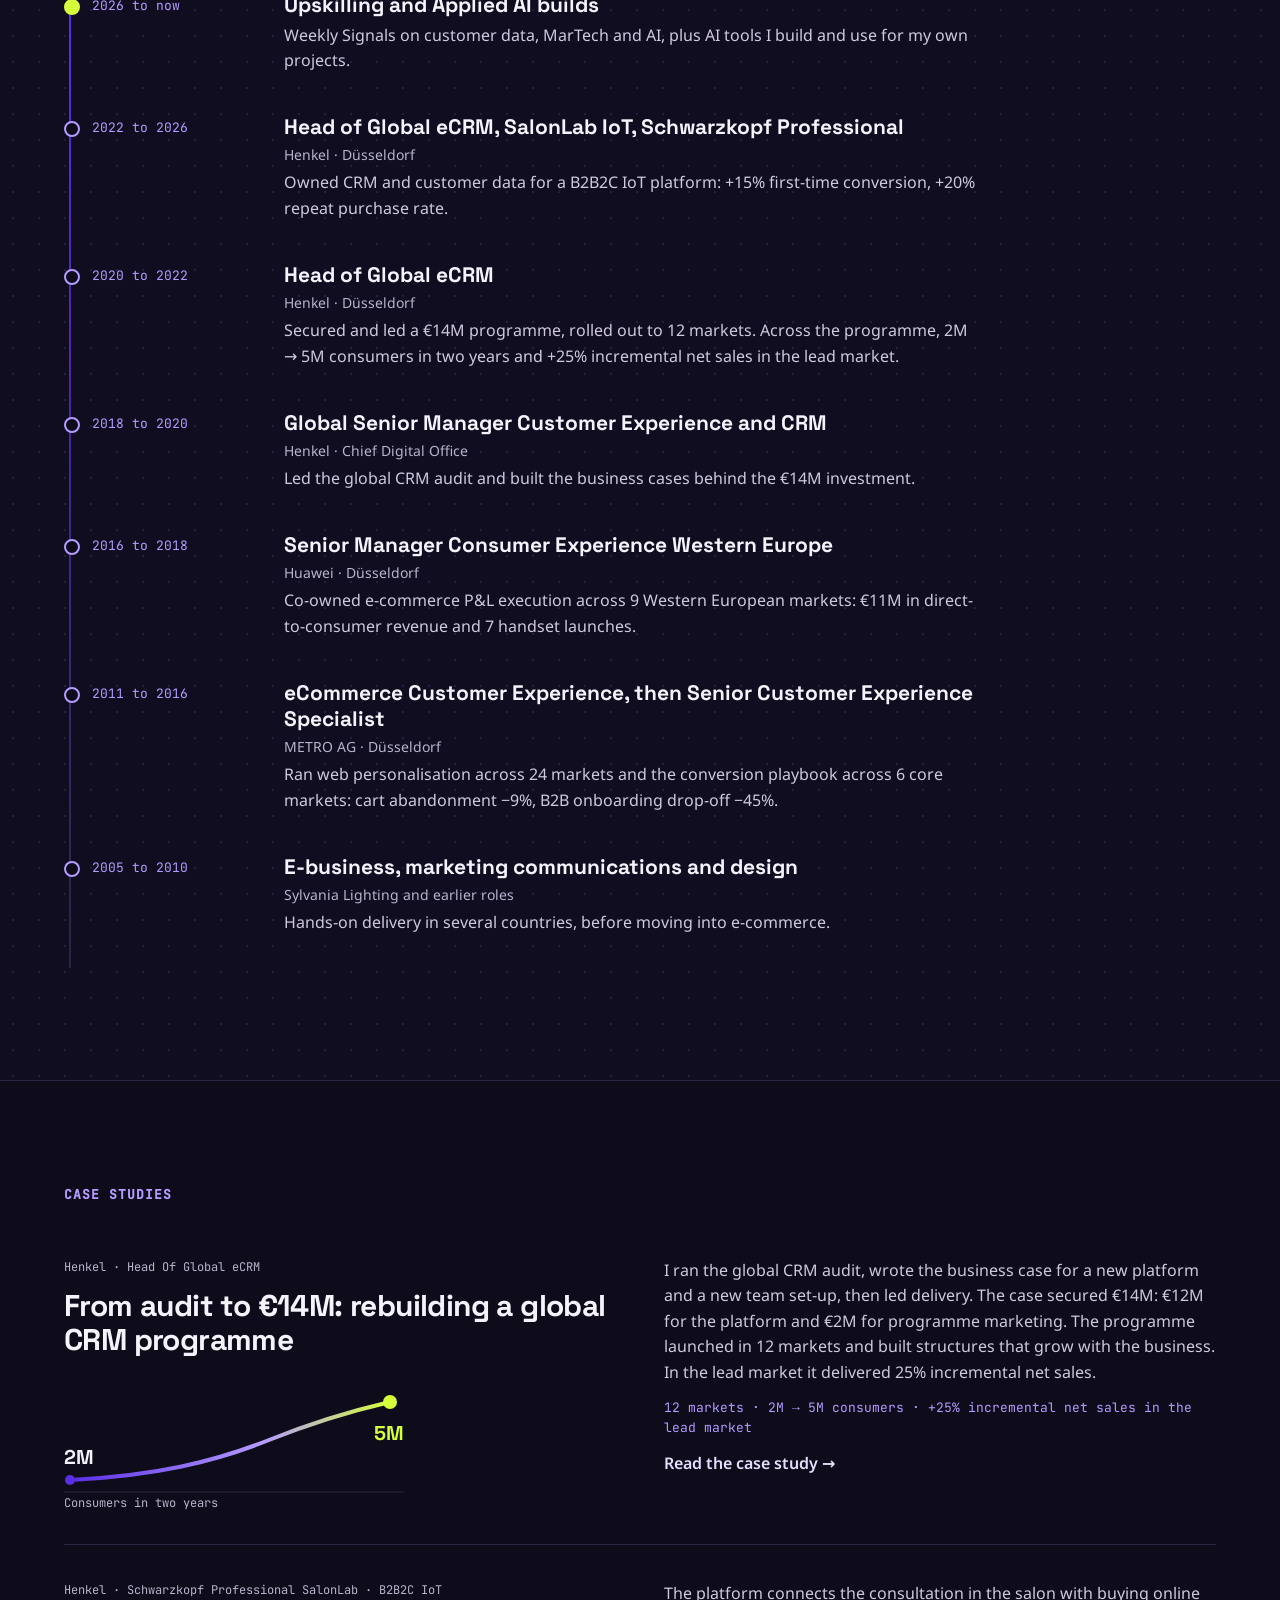
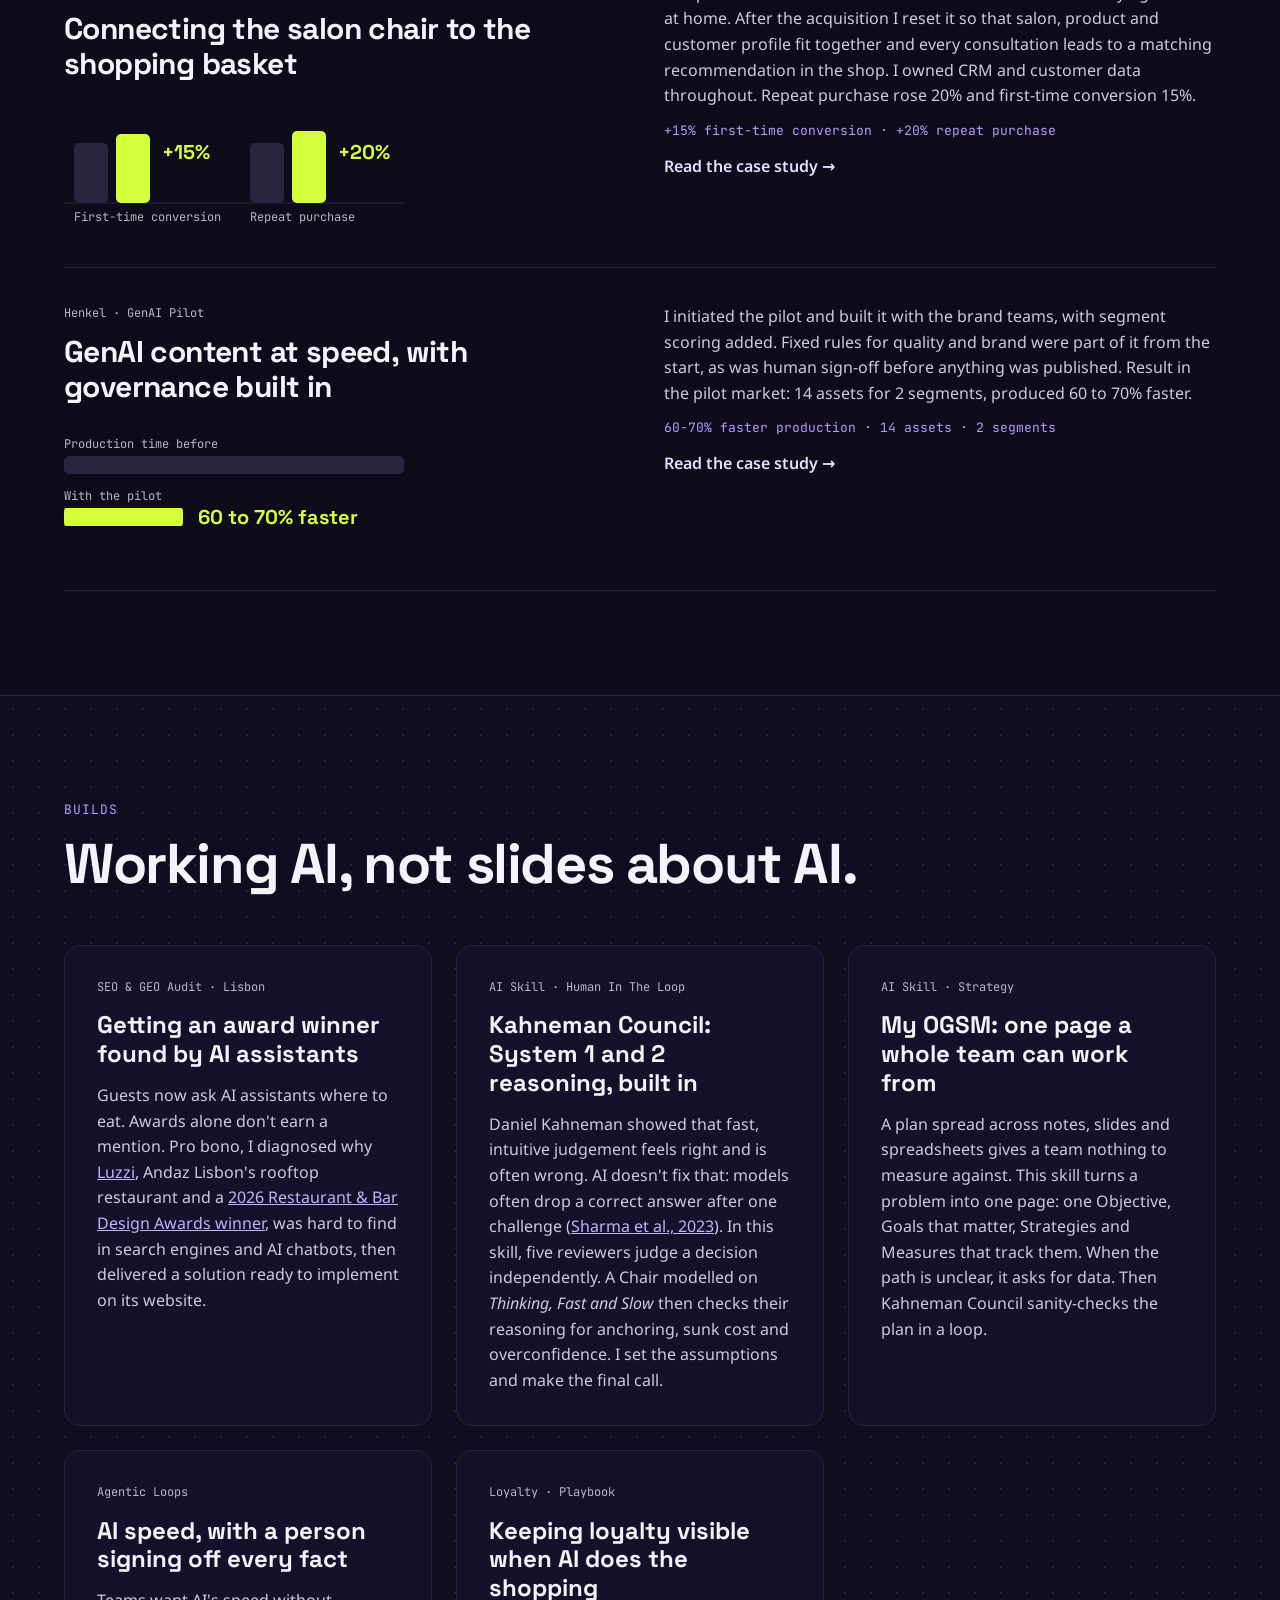
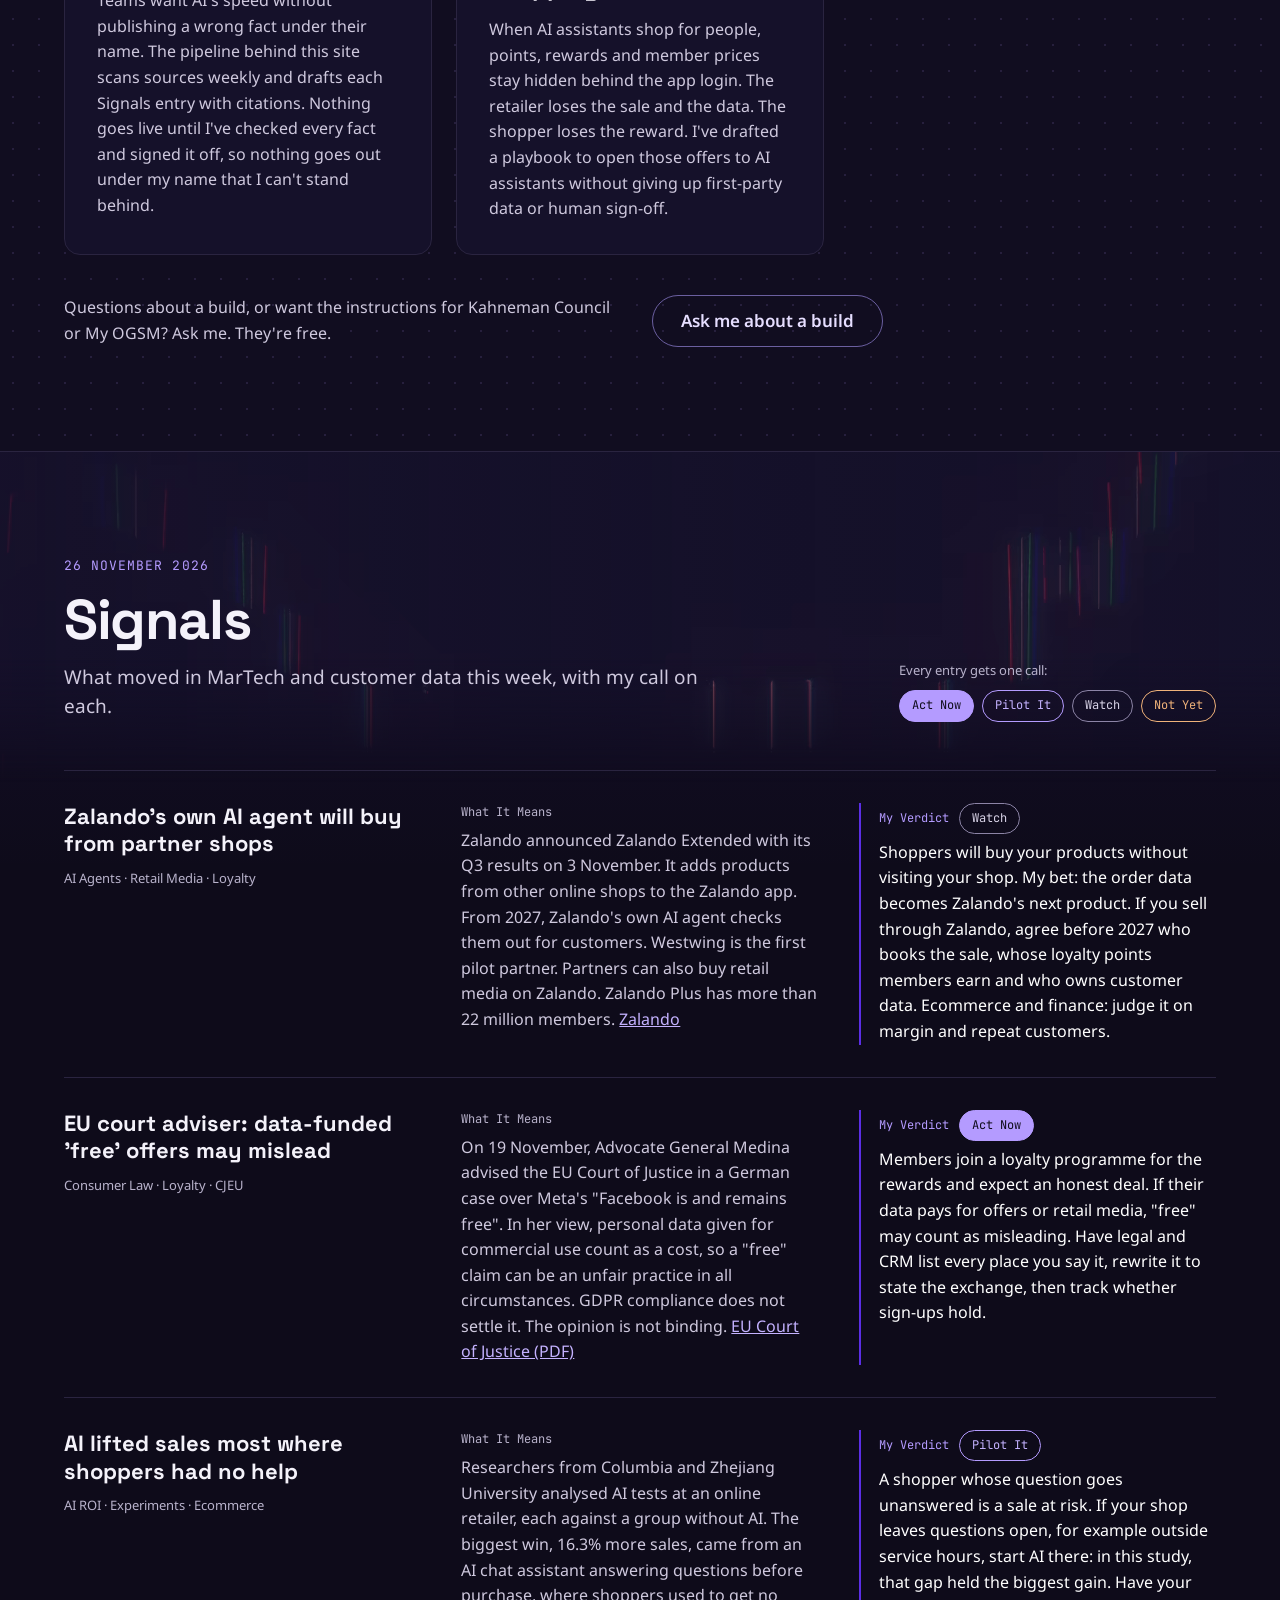
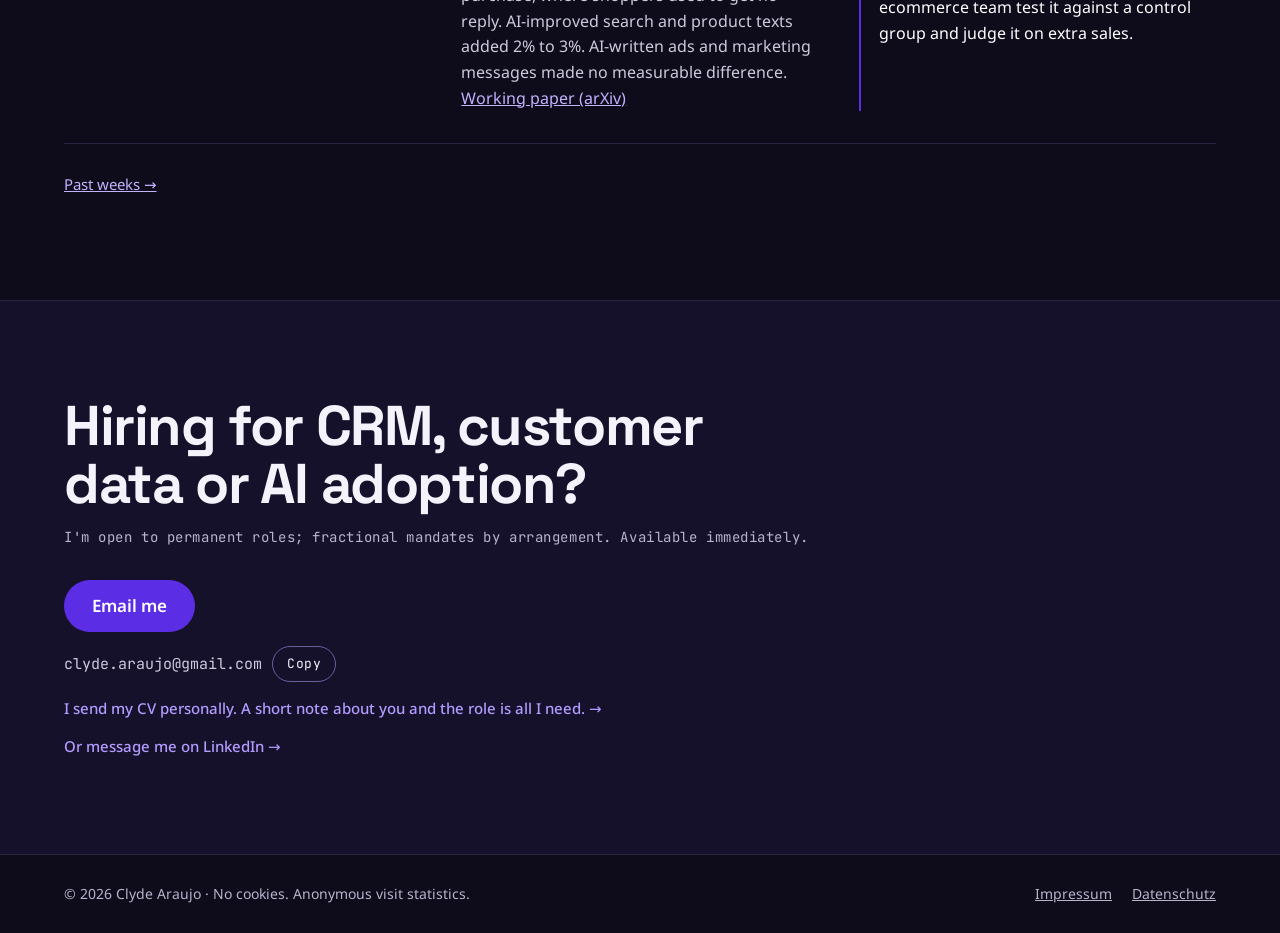
==== commit 22e2a505: "Signals / Puls heading: pulse background video (AV1 + H.264 fallback, WebP still), loaded only near " ====
--- a/index.html
+++ b/index.html
@@ -21,7 +21,7 @@
 <link rel="icon" href="/favicon.svg" type="image/svg+xml">
 <link rel="preload" href="/assets/fonts/space-grotesk-latin-700-normal.woff2" as="font" type="font/woff2" crossorigin>
 <link rel="preload" href="/assets/hero/night-drive.webp" as="image" type="image/webp" fetchpriority="high">
-<link rel="stylesheet" href="/assets/site.css?v=35">
+<link rel="stylesheet" href="/assets/site.css?v=36">
 <script type="application/ld+json">
 {
   "@context": "https://schema.org",
@@ -248,6 +248,7 @@
 </section>
 
 <section id="verdict" class="panel rule-top" aria-labelledby="verdict-title">
+<div class="verdict-media" aria-hidden="true"><video class="verdict-video" muted loop playsinline preload="none" tabindex="-1" width="1920" height="420" data-poster="/assets/signals/pulse.webp" data-av1="/assets/signals/pulse.av1.mp4" data-h264="/assets/signals/pulse.h264.mp4"></video></div>
 <div class="wrap section">
 <div class="verdict-head">
 <div class="section-head" style="margin-bottom:0;max-width:640px">
@@ -326,7 +327,7 @@
 </main>
 
 <footer class="site-footer rule-top"><div class="wrap"><span>© 2026 Clyde Araujo · No cookies. Anonymous visit statistics.</span><nav aria-label="Legal"><a href="/impressum/">Impressum</a><a href="/datenschutz/">Datenschutz</a></nav></div></footer>
-<script src="/assets/motion.js?v=12" defer></script>
+<script src="/assets/motion.js?v=13" defer></script>
 <script src="/assets/nav.js?v=7" defer></script>
 <!-- Cloudflare Web Analytics --><script type='module' src='https://static.cloudflareinsights.com/beacon.min.js' data-cf-beacon='{"token": "3469c9dc25c04788bc471ac4e5d7045f"}'></script><!-- End Cloudflare Web Analytics -->
 </body>
--- a/assets/site.css
+++ b/assets/site.css
@@ -415,3 +415,10 @@
 .hero-video{display:block;width:100%;height:100%;object-fit:cover}
 .hero-media::after{content:"";position:absolute;inset:0;background:linear-gradient(90deg,rgba(14,11,26,.86) 0%,rgba(14,11,26,.66) 55%,rgba(14,11,26,.42) 100%),linear-gradient(0deg,rgba(14,11,26,.9) 0%,rgba(14,11,26,0) 22%)}
 @media (max-width:760px){.hero-media::after{background:linear-gradient(0deg,rgba(14,11,26,.92) 0%,rgba(14,11,26,.74) 30%,rgba(14,11,26,.74) 100%)}}
+/* Signals / Puls heading: pulse video behind the heading band, loaded by motion.js when the section nears the viewport */
+#verdict{position:relative}
+#verdict>.wrap{position:relative;z-index:1}
+.verdict-media{position:absolute;left:0;right:0;top:0;height:330px;z-index:0;overflow:hidden;isolation:isolate;background:var(--panel);-webkit-mask-image:linear-gradient(#000 62%,transparent);mask-image:linear-gradient(#000 62%,transparent)}
+.verdict-video{display:block;width:100%;height:100%;object-fit:cover;mix-blend-mode:screen}
+.verdict-media::after{content:"";position:absolute;inset:0;background:linear-gradient(90deg,rgba(21,17,42,.55) 0%,rgba(21,17,42,.25) 60%,rgba(21,17,42,.1) 100%)}
+@media (max-width:760px){.verdict-media{height:460px}.verdict-video{object-position:86% 50%}.verdict-media::after{background:rgba(21,17,42,.45)}}
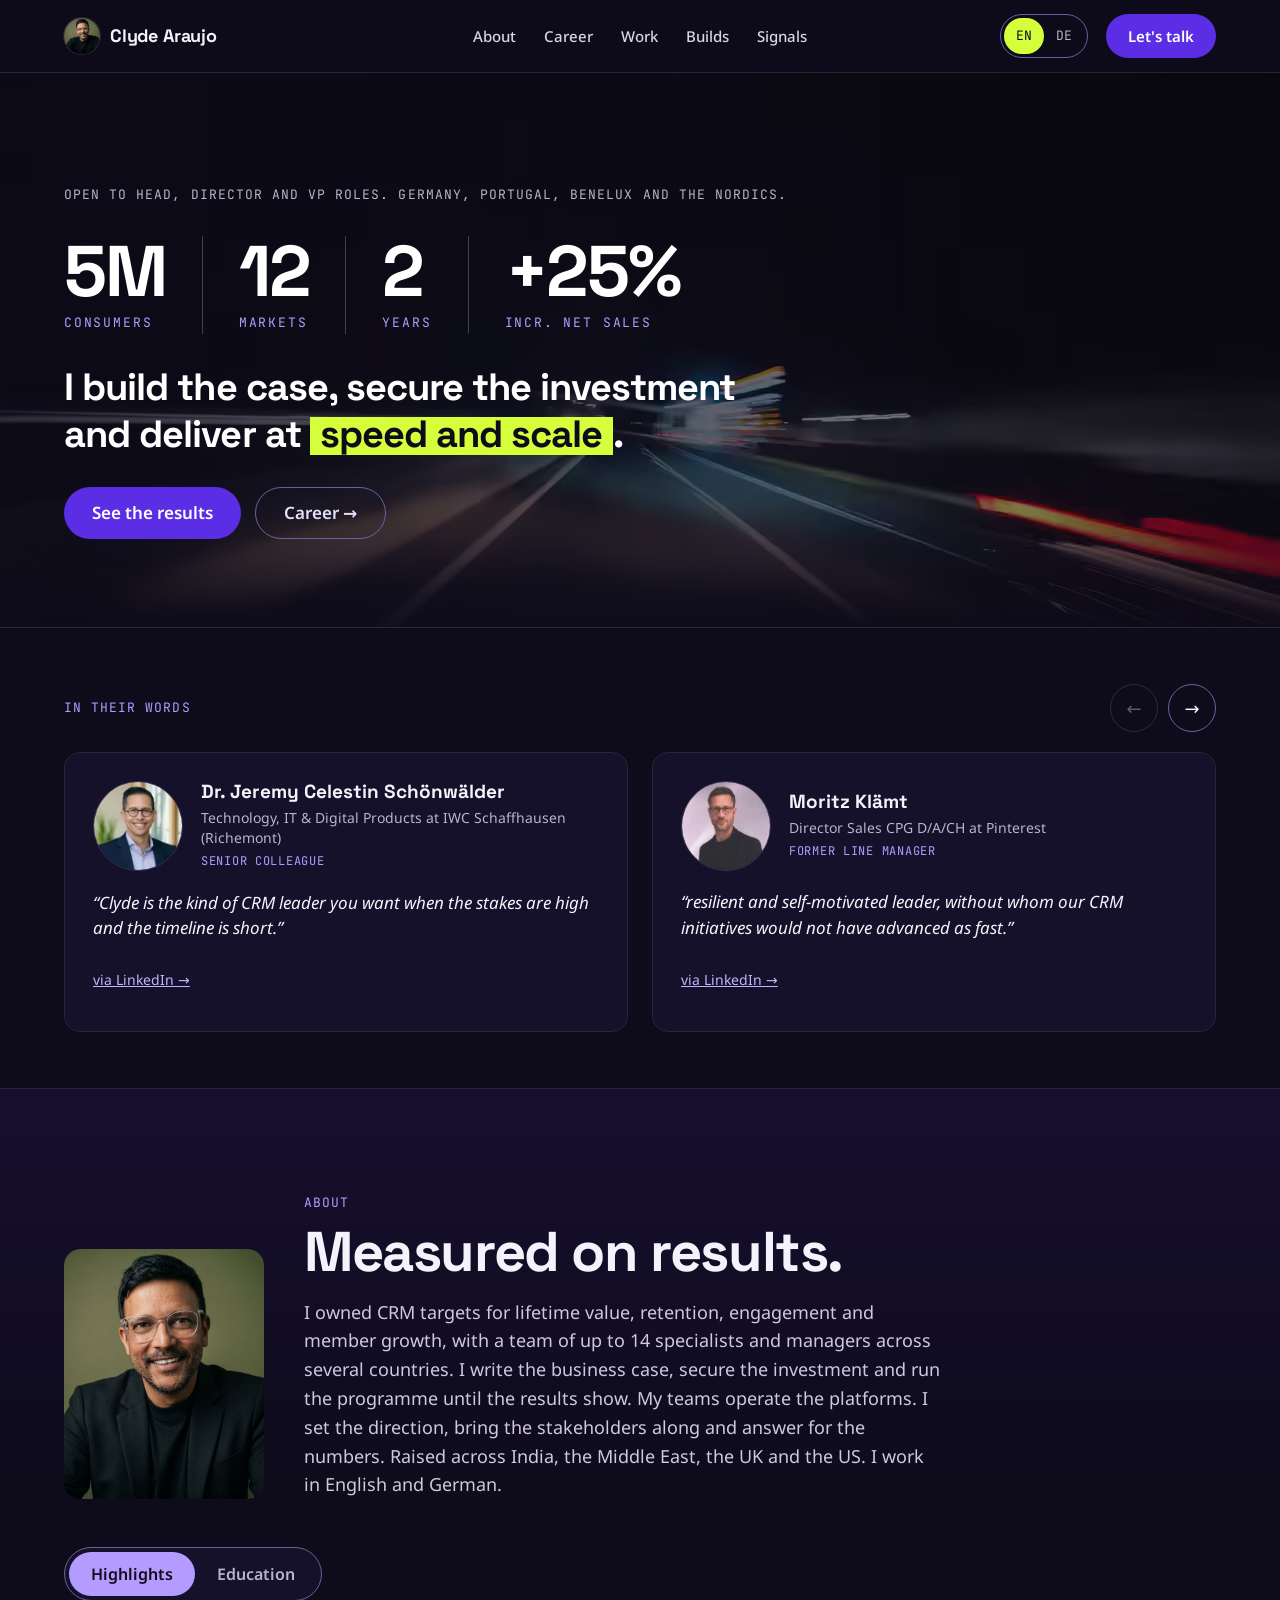
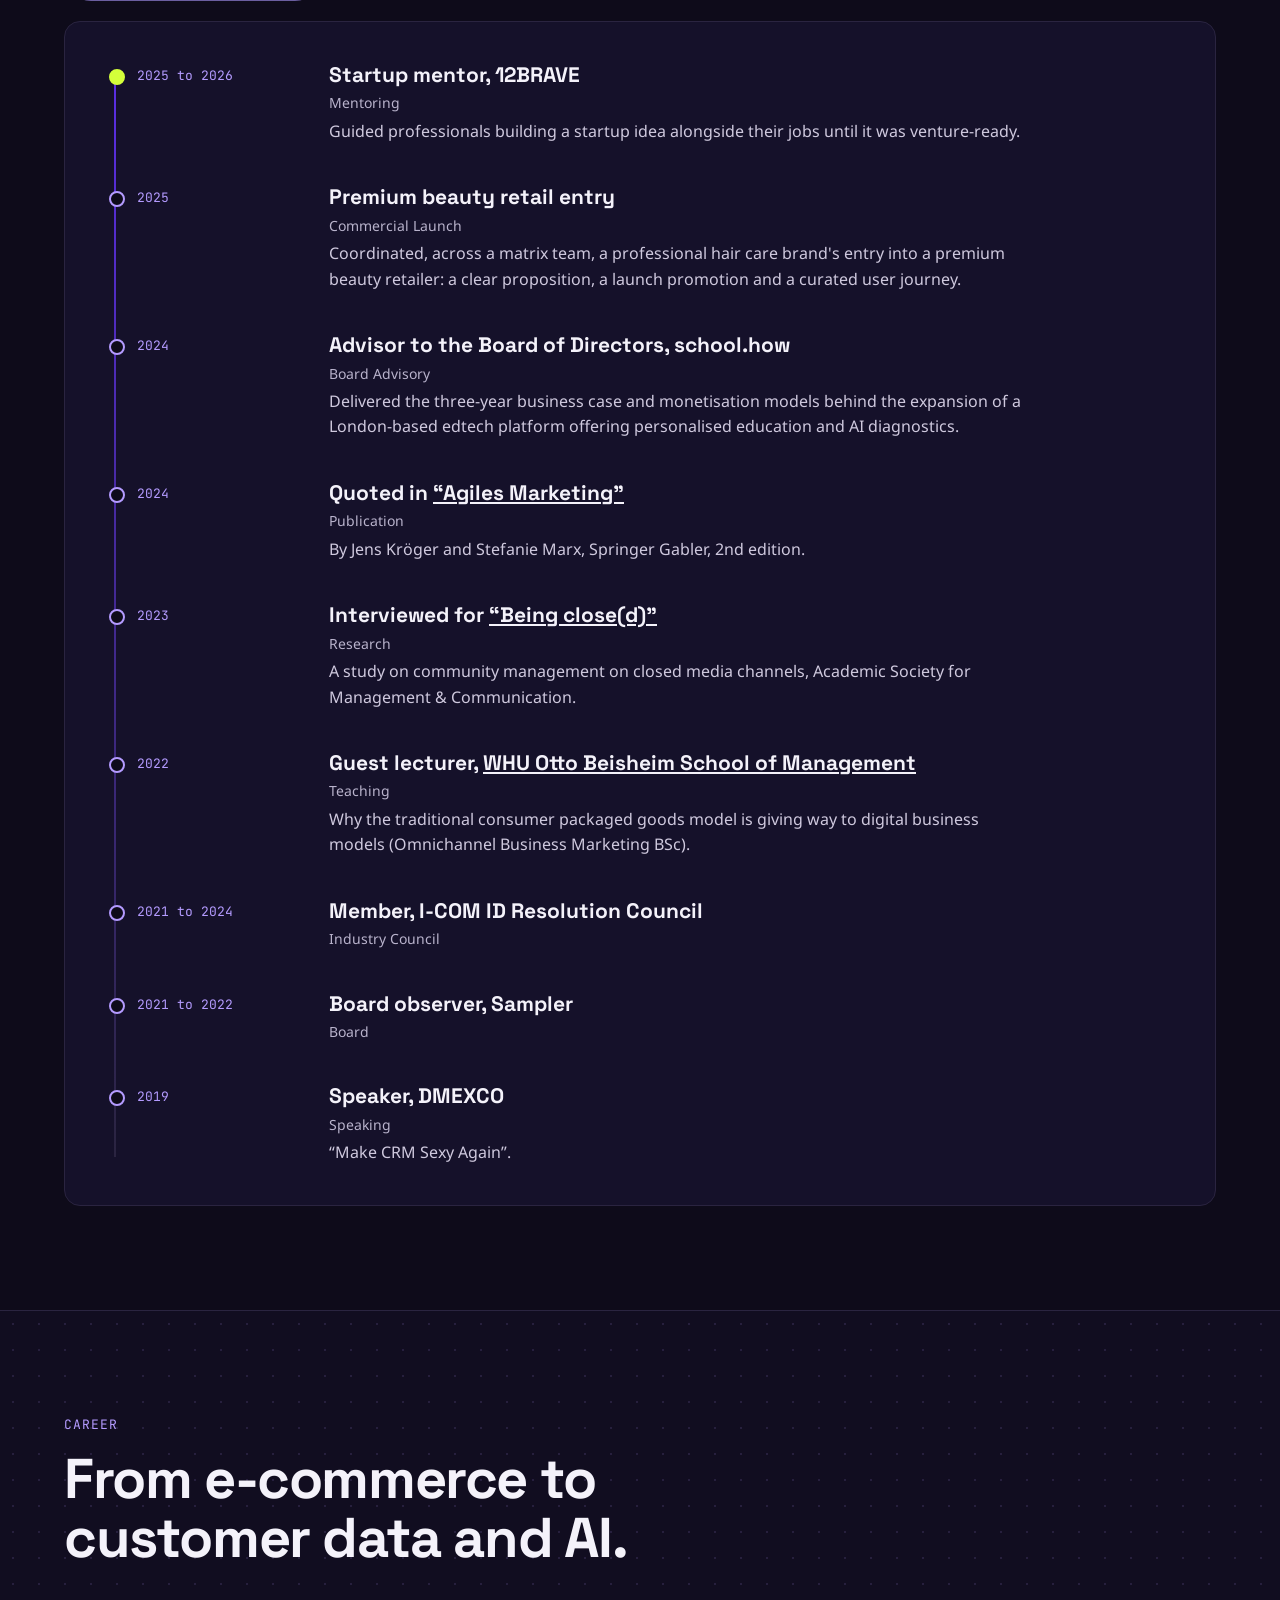
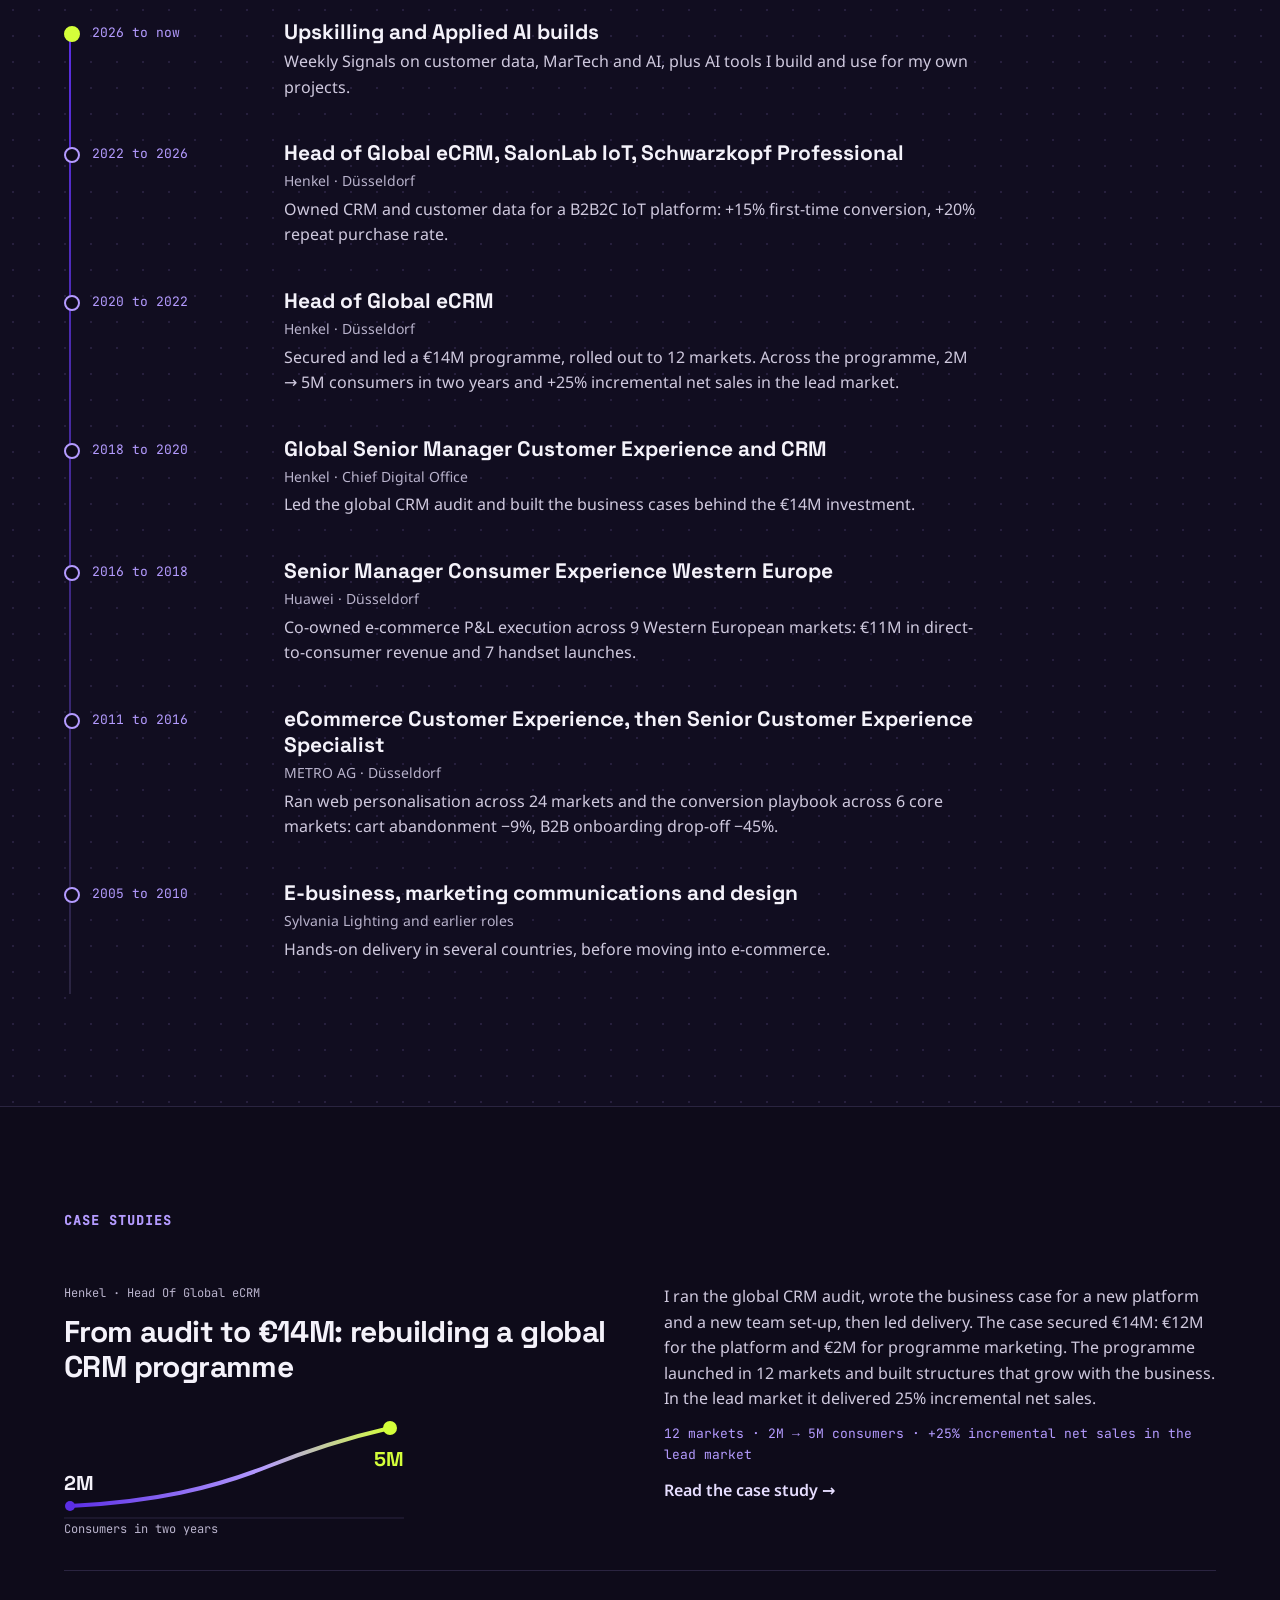
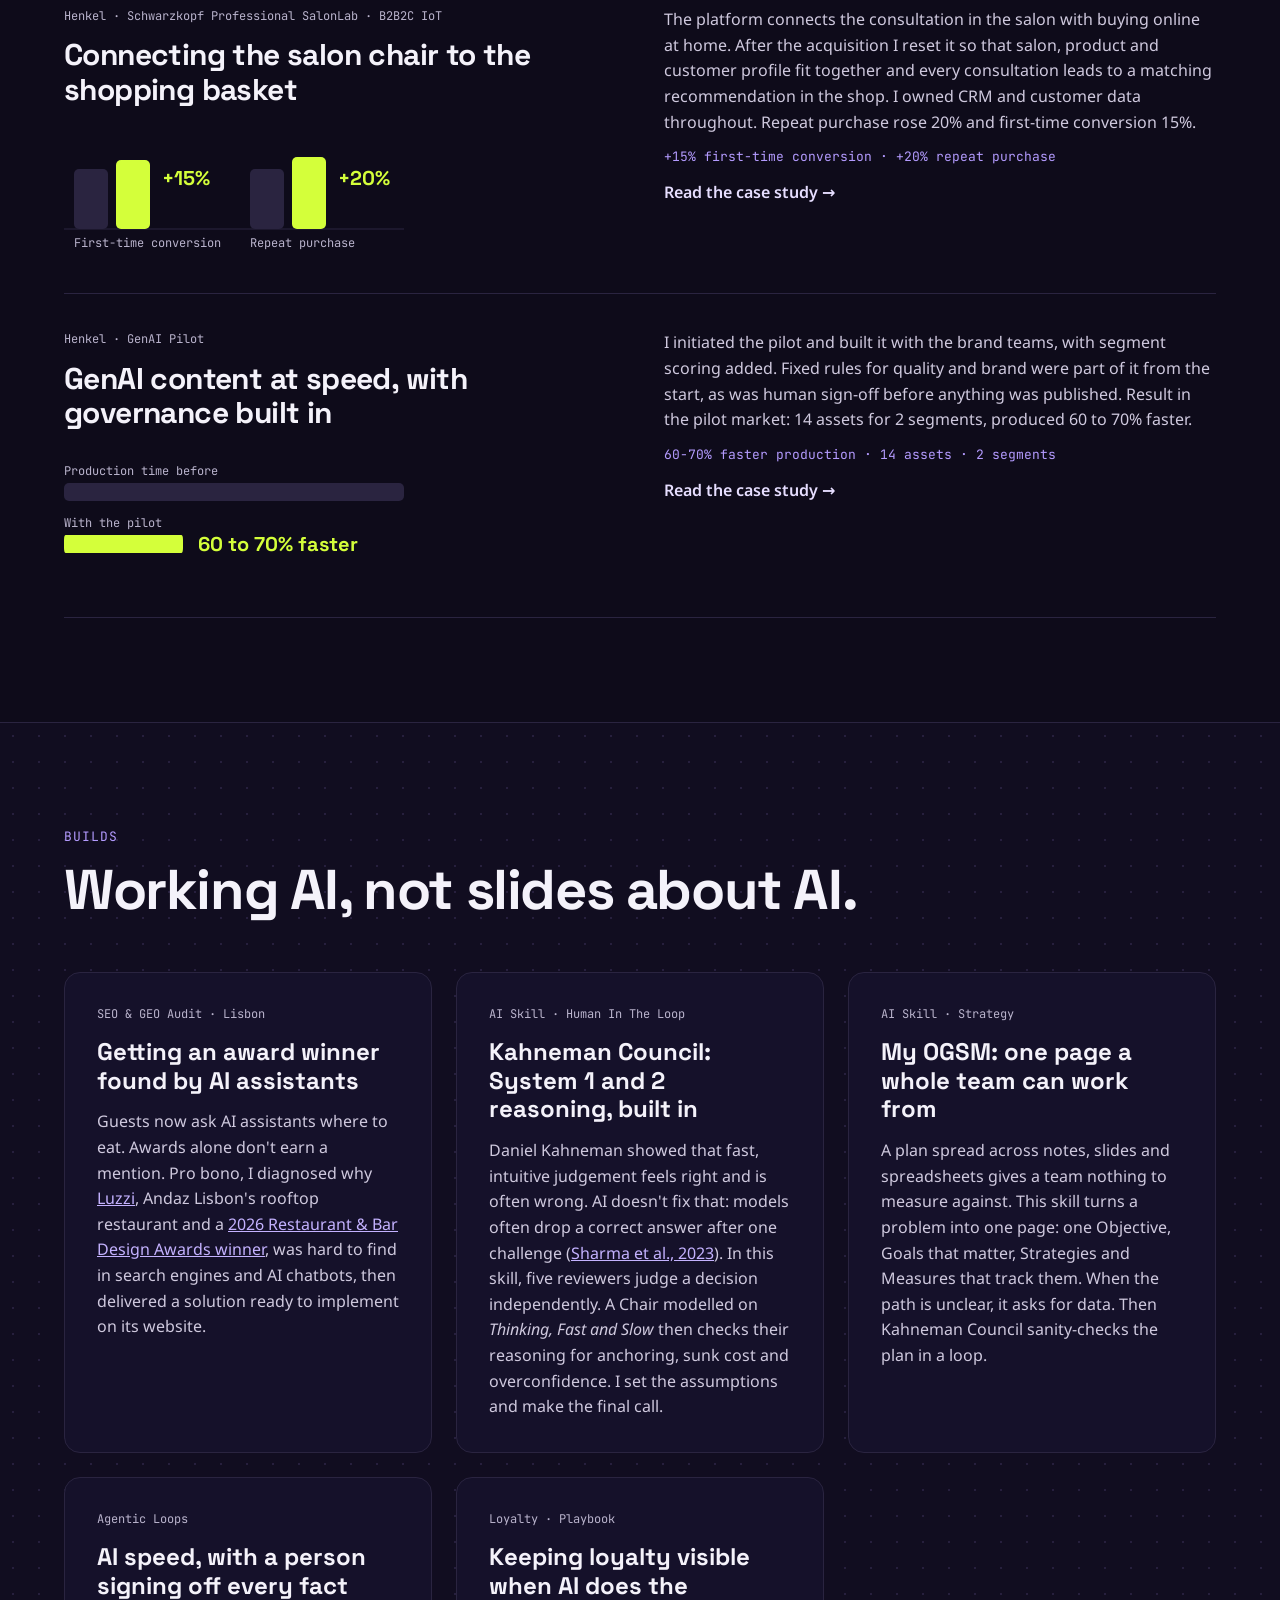
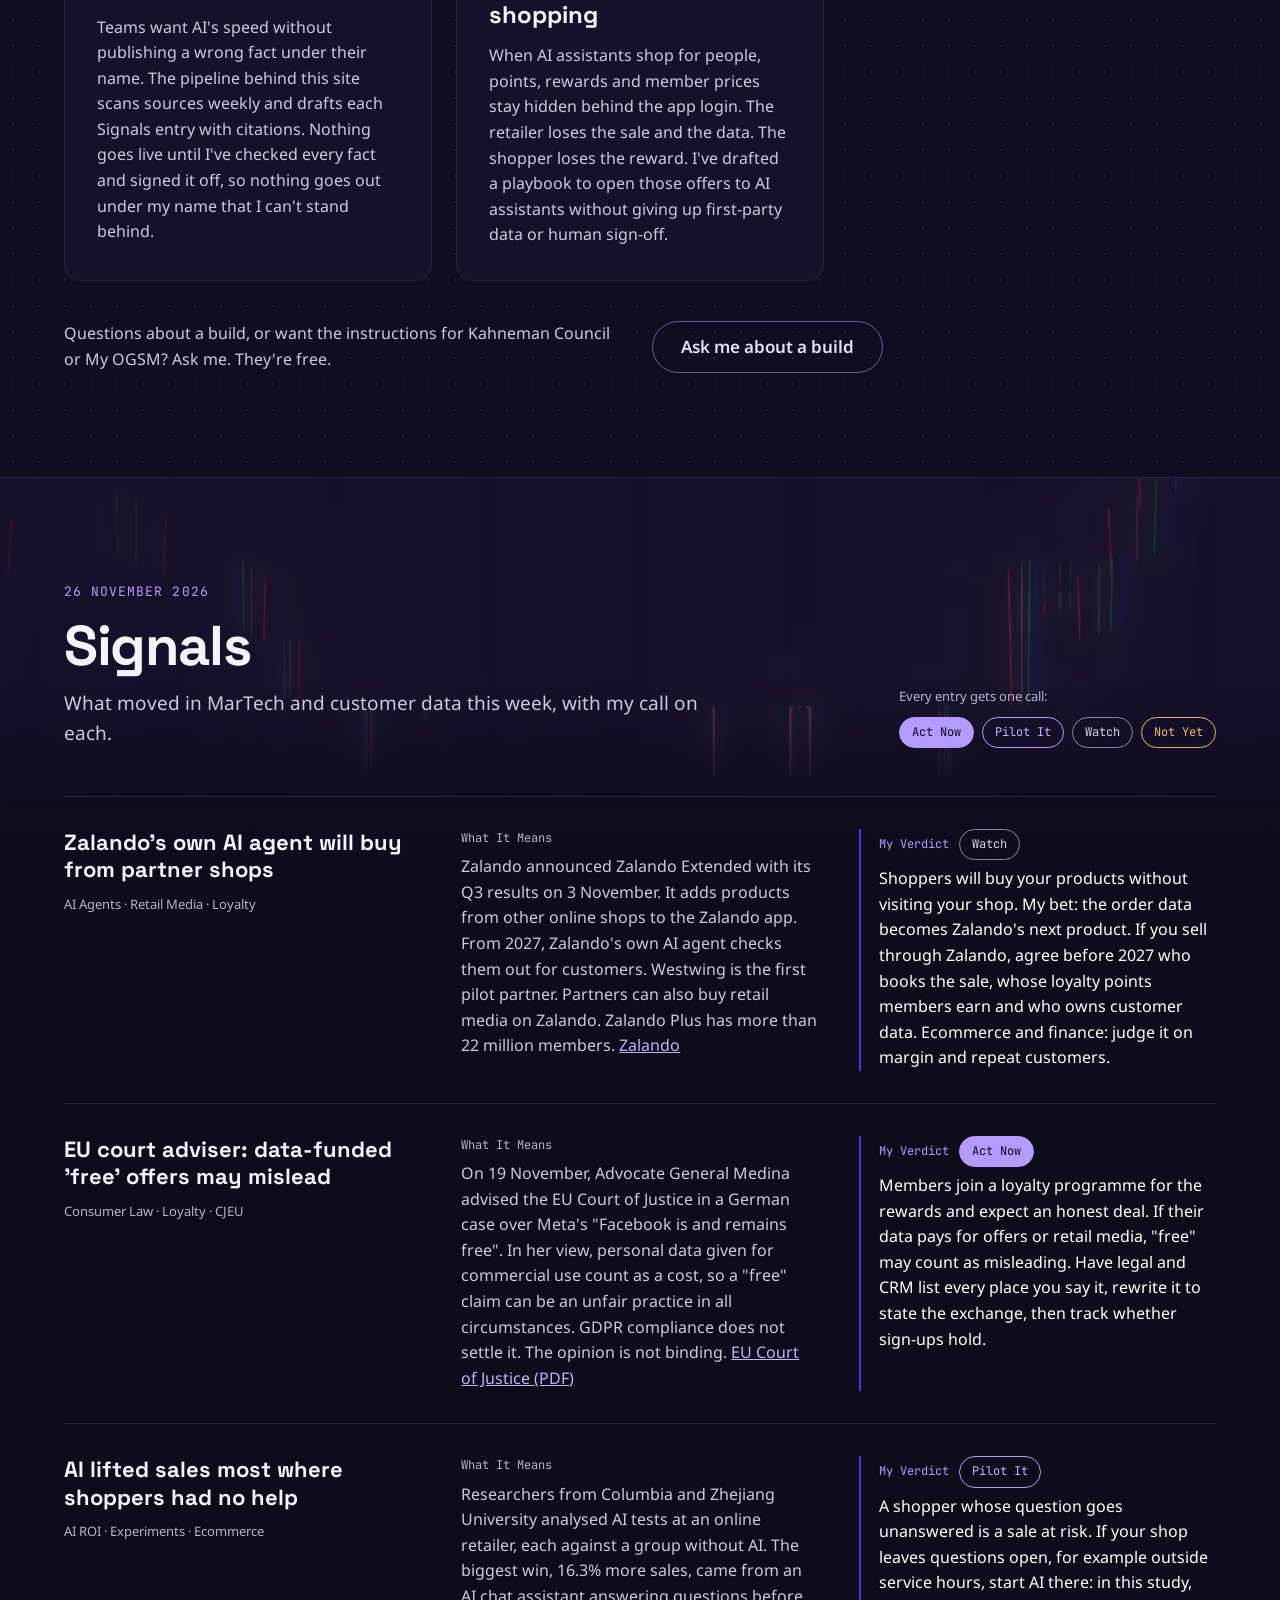
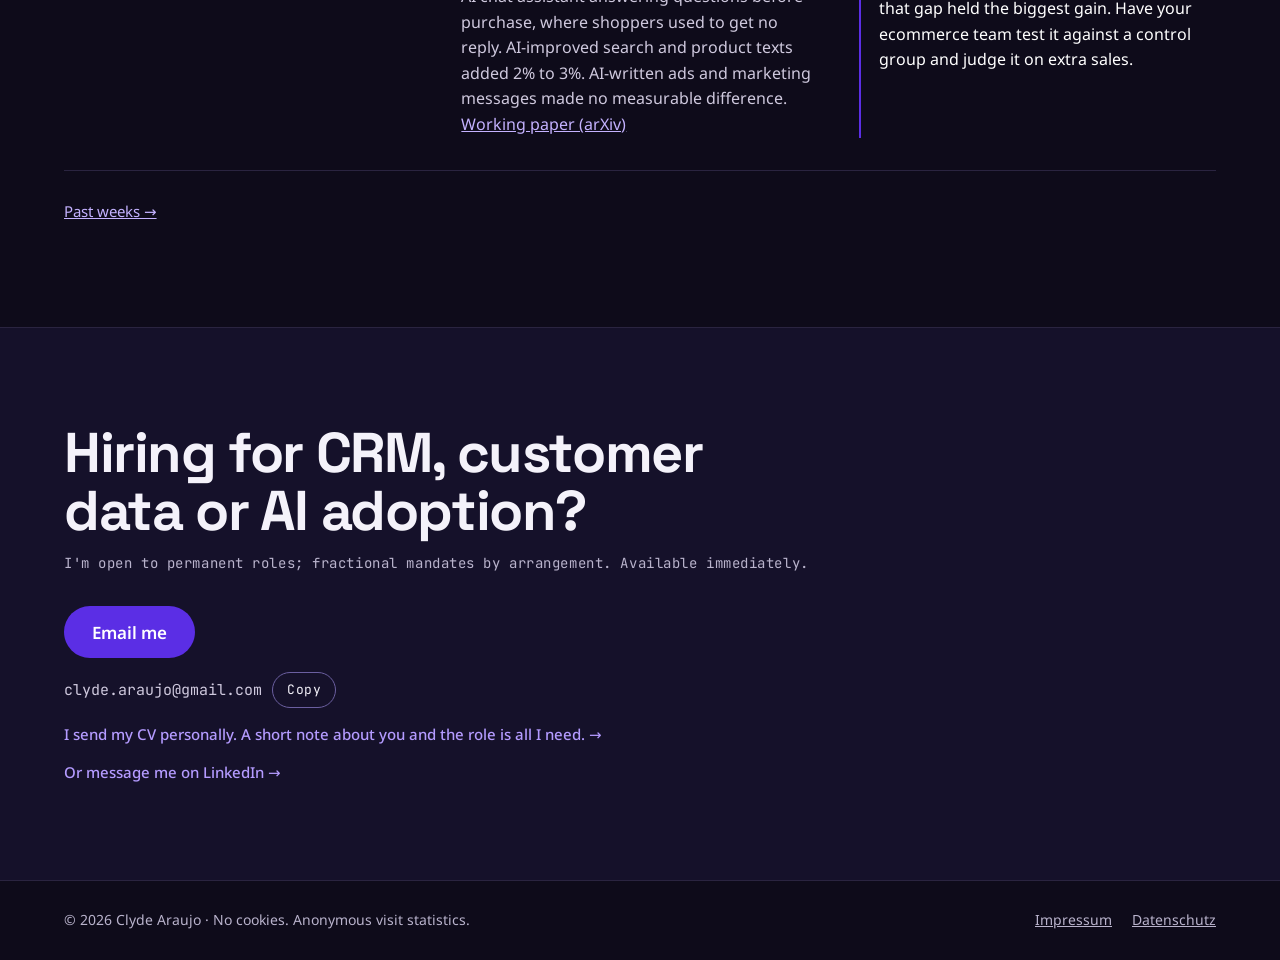
==== commit 8c89b781: "Hero: proof numbers row (5M, 12, 2, +25%) above the headline sentence, EN and DE; link previews upda" ====
--- a/index.html
+++ b/index.html
@@ -14,14 +14,14 @@
 <meta property="og:locale:alternate" content="de_DE">
 <meta property="og:type" content="profile">
 <meta property="og:title" content="Clyde Araujo · Digital Strategy &amp; MarTech Transformation">
-<meta property="og:description" content="2M to 5M consumers. 12 markets. 2 years. €14M. I build the case, secure the investment and deliver at speed and scale.">
+<meta property="og:description" content="5M consumers. 12 markets. 2 years. +25% incremental net sales. I build the case, secure the investment and deliver at speed and scale.">
 <meta property="og:url" content="https://clydearaujo.com/">
 <meta property="og:image" content="https://clydearaujo.com/assets/headshot.jpg">
 <meta name="theme-color" content="#0E0B1A">
 <link rel="icon" href="/favicon.svg" type="image/svg+xml">
 <link rel="preload" href="/assets/fonts/space-grotesk-latin-700-normal.woff2" as="font" type="font/woff2" crossorigin>
 <link rel="preload" href="/assets/hero/night-drive.webp" as="image" type="image/webp" fetchpriority="high">
-<link rel="stylesheet" href="/assets/site.css?v=36">
+<link rel="stylesheet" href="/assets/site.css?v=37">
 <script type="application/ld+json">
 {
   "@context": "https://schema.org",
@@ -131,7 +131,8 @@
 <div class="hero-media" aria-hidden="true"><video class="hero-video" muted loop playsinline preload="none" tabindex="-1" width="1280" height="720" poster="/assets/hero/night-drive.webp" data-av1="/assets/hero/night-drive.av1.mp4" data-h264="/assets/hero/night-drive.h264.mp4"></video></div>
 <div class="wrap hero">
 <p class="eyebrow muted">Open to Head, Director and VP roles. Germany, Portugal, Benelux and the Nordics.</p>
-<h1 class="h1 h1-long" id="hero-title">2M to 5M consumers. 12 markets. 2&nbsp;years. €14M. I build the case, secure the investment and deliver at <span class="mark">speed and scale</span>.</h1>
+<ul class="hero-nums"><li><b>5M</b><span>Consumers</span></li><li><b>12</b><span>Markets</span></li><li><b>2</b><span>Years</span></li><li><b>+25%</b><span>Incr. Net Sales</span></li></ul>
+<h1 class="h1 h1-long h1-sub" id="hero-title">I build the case, secure the investment and deliver at <span class="mark">speed and scale</span>.</h1>
 <div class="actions">
 <a class="btn btn-primary" href="#work">See the results</a>
 <a class="btn btn-ghost" href="#career">Career →</a>
--- a/assets/site.css
+++ b/assets/site.css
@@ -422,3 +422,12 @@
 .verdict-video{display:block;width:100%;height:100%;object-fit:cover;mix-blend-mode:screen}
 .verdict-media::after{content:"";position:absolute;inset:0;background:linear-gradient(90deg,rgba(21,17,42,.55) 0%,rgba(21,17,42,.25) 60%,rgba(21,17,42,.1) 100%)}
 @media (max-width:760px){.verdict-media{height:460px}.verdict-video{object-position:86% 50%}.verdict-media::after{background:rgba(21,17,42,.45)}}
+/* Hero proof numbers above the headline sentence */
+.hero-nums{display:flex;flex-wrap:wrap;margin:0;padding:0;list-style:none}
+.hero-nums li{display:flex;flex-direction:column;gap:6px;padding:0 36px;border-left:1px solid rgba(255,255,255,.22)}
+.hero-nums li:first-child{padding-left:0;border-left:0}
+.hero-nums b{font-family:var(--display);font-weight:700;font-size:clamp(34px,5.6vw,76px);line-height:1;letter-spacing:-.03em;color:#fff;white-space:nowrap}
+.hero-nums span{font-family:var(--mono);font-size:13px;letter-spacing:.14em;text-transform:uppercase;color:var(--lavender)}
+.hero .h1-long.h1-sub{max-width:900px;font-size:clamp(24px,3vw,38px);line-height:1.22}
+@media (max-width:760px){.hero-nums{display:grid;grid-template-columns:1fr 1fr;gap:22px 0}.hero-nums li{padding:0 0 0 18px}.hero-nums li:nth-child(odd){padding-left:0;border-left:0}}
+@media (max-width:380px){.hero-nums span{font-size:11.5px;letter-spacing:.08em}.hero-nums li{padding-left:14px}}
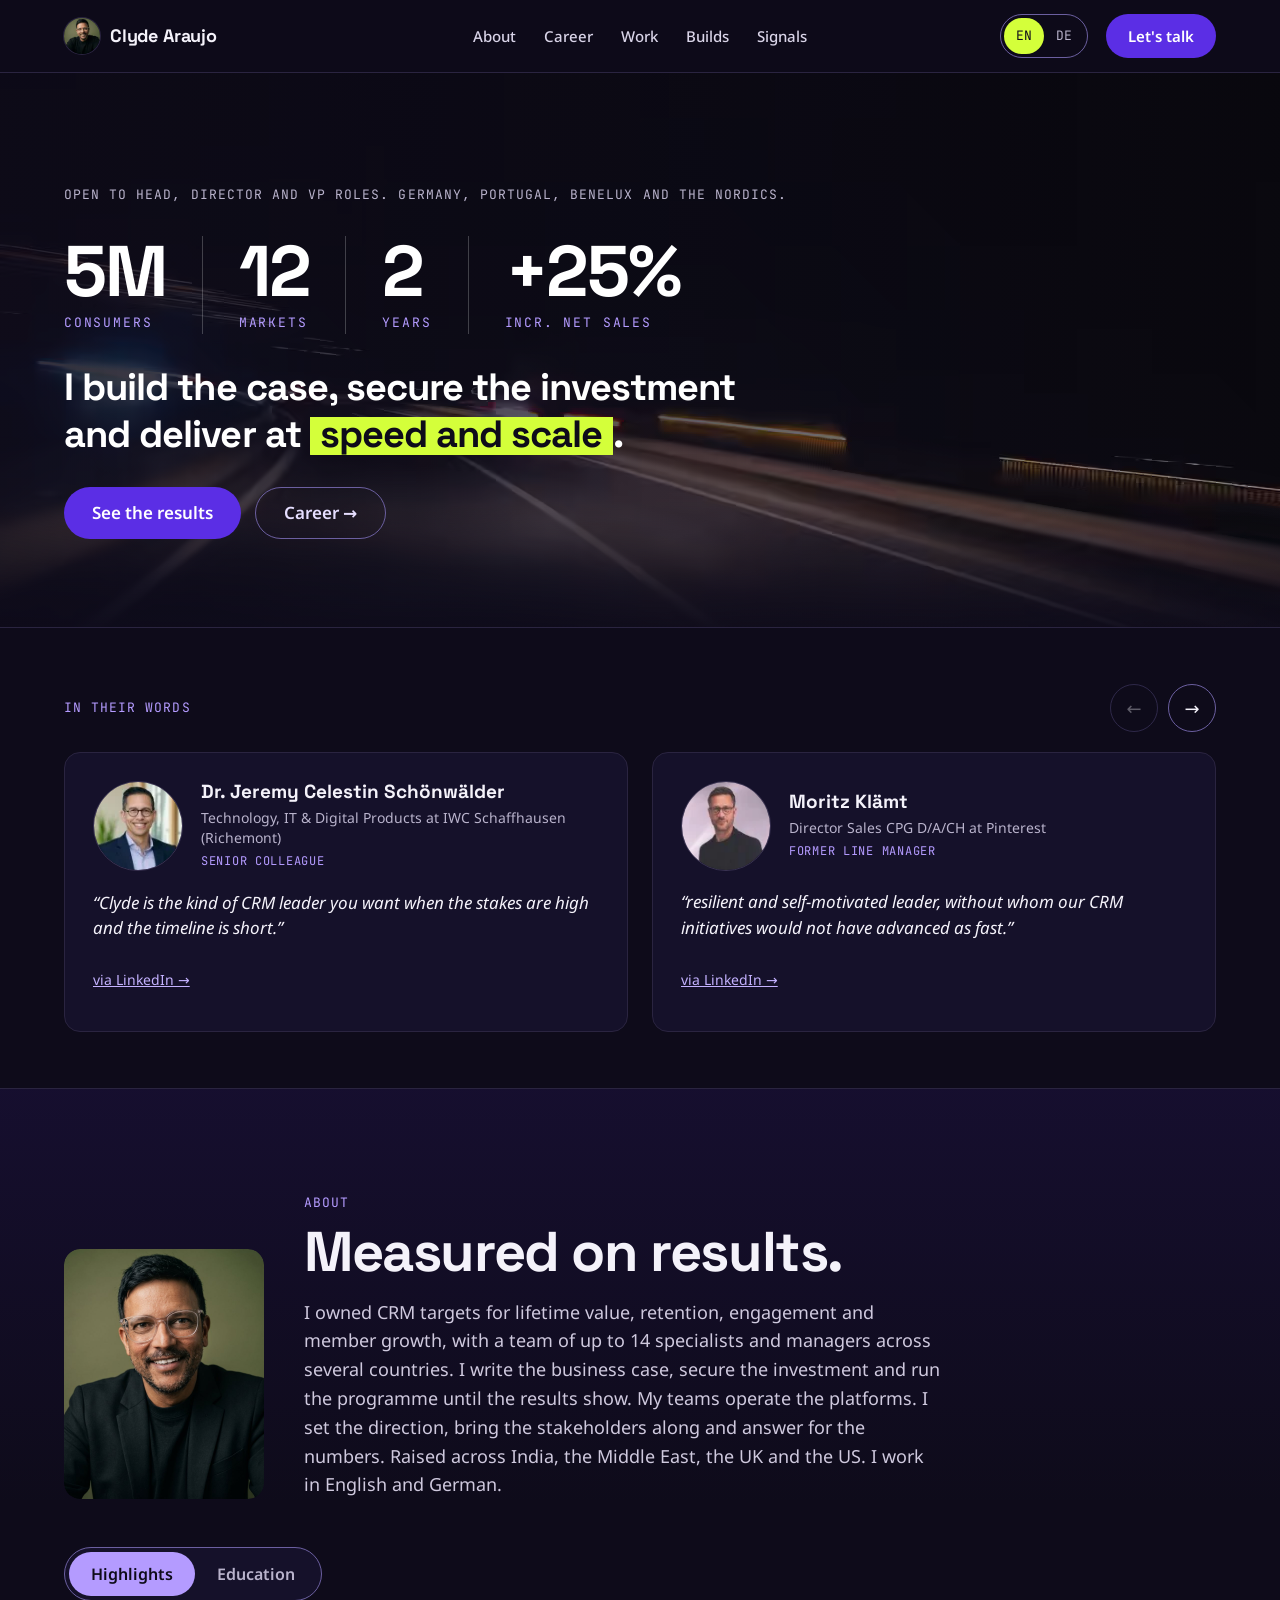
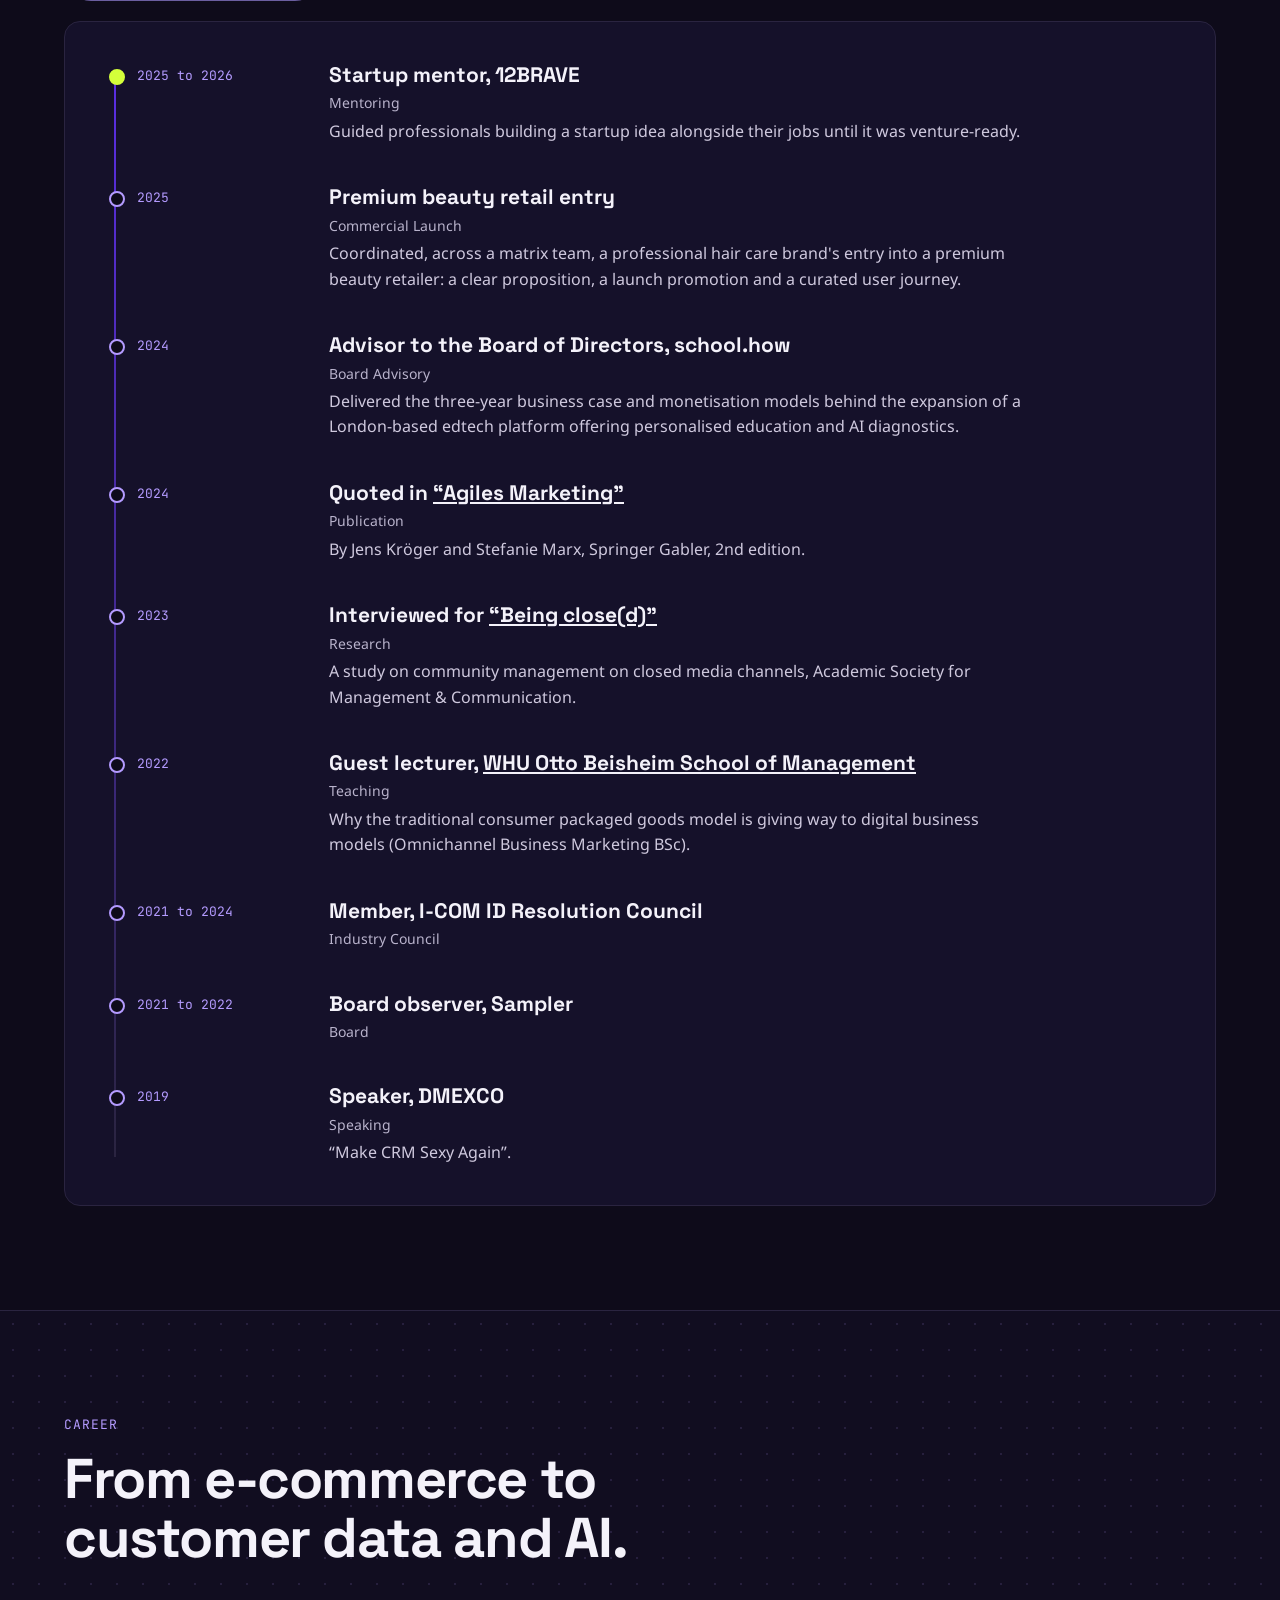
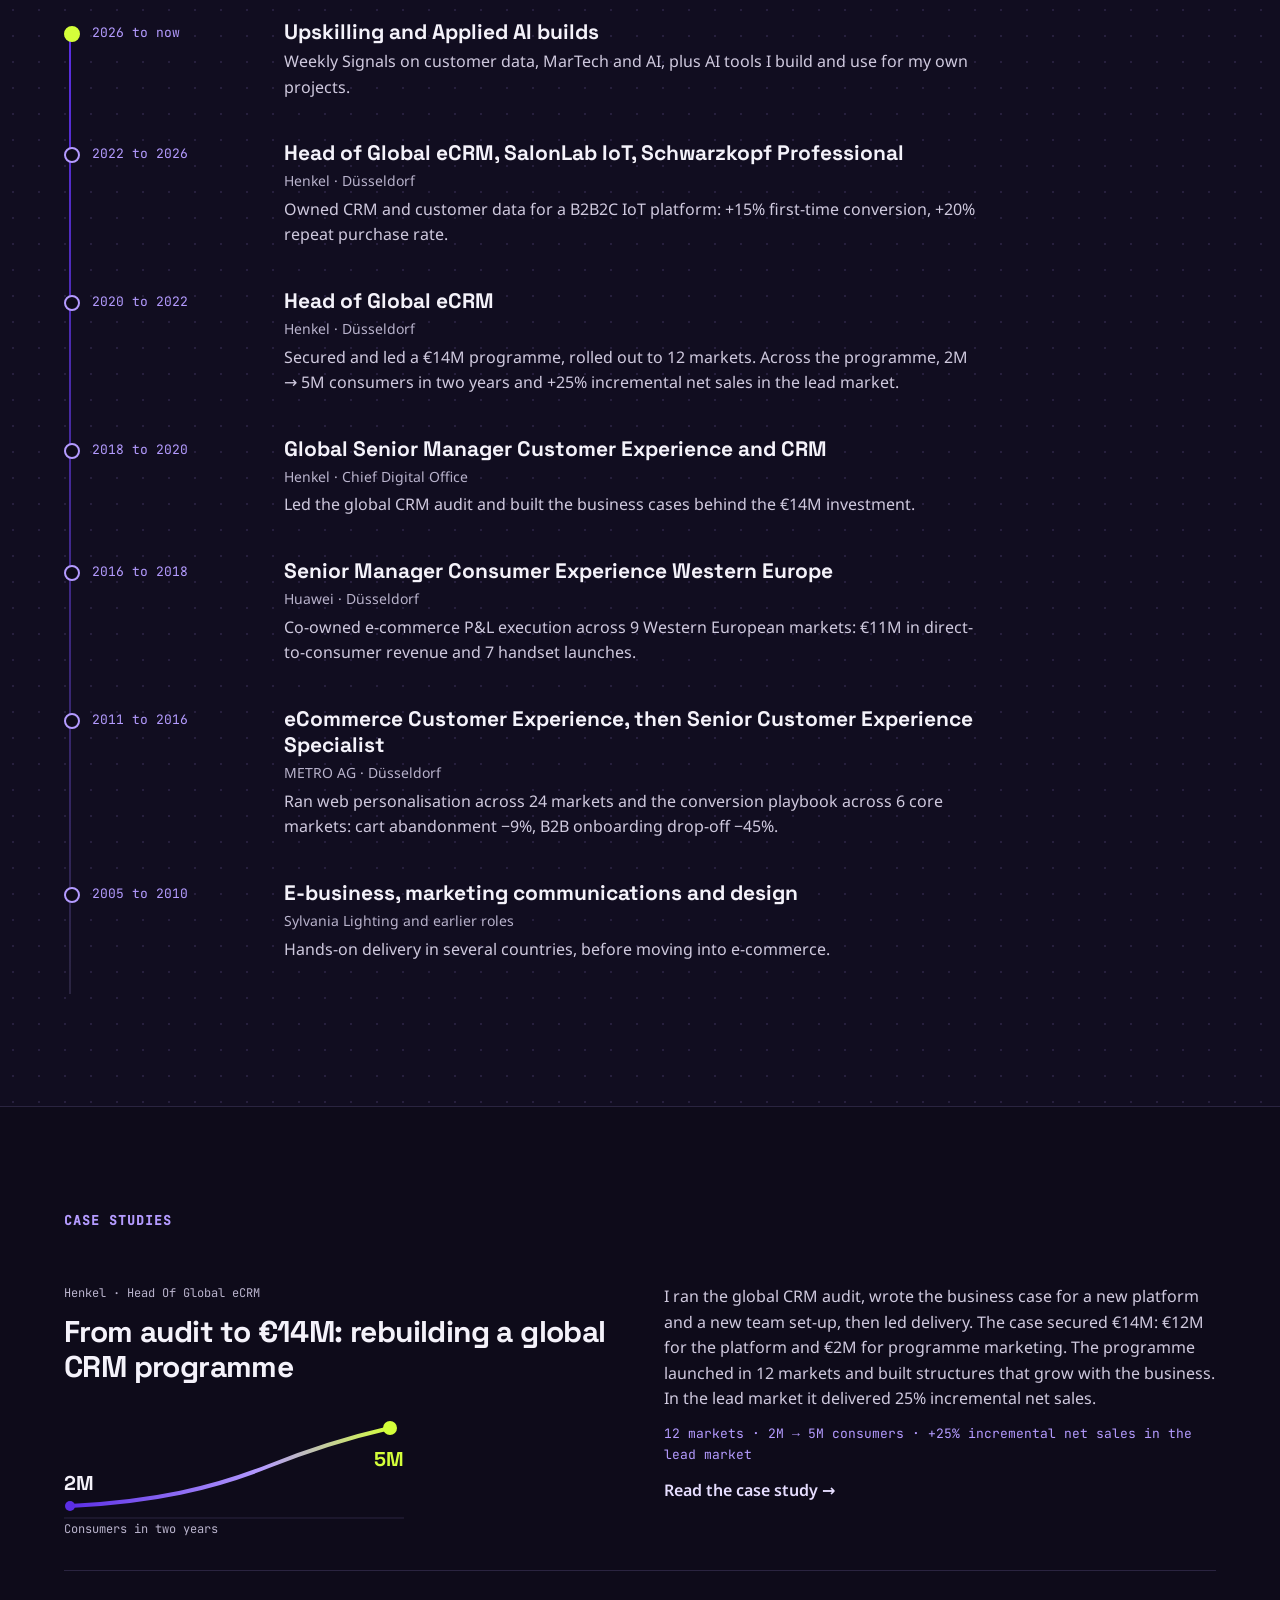
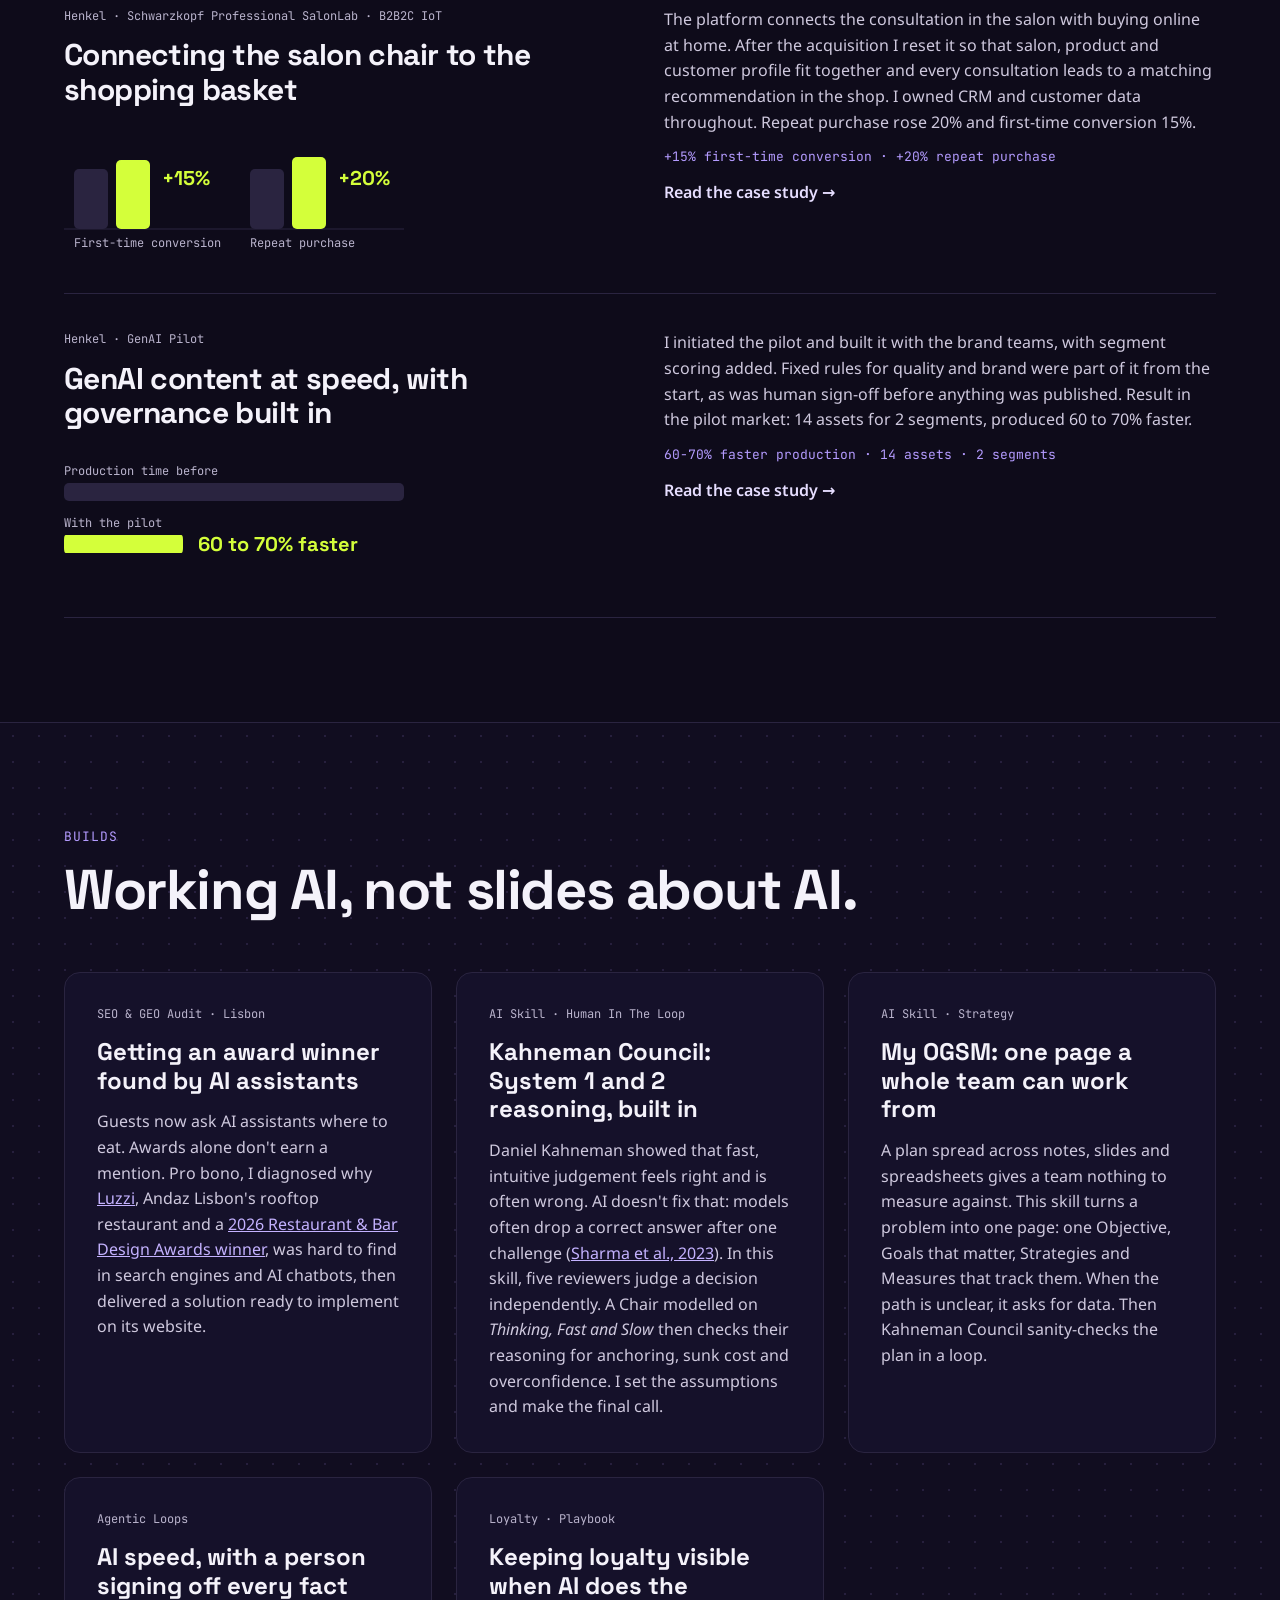
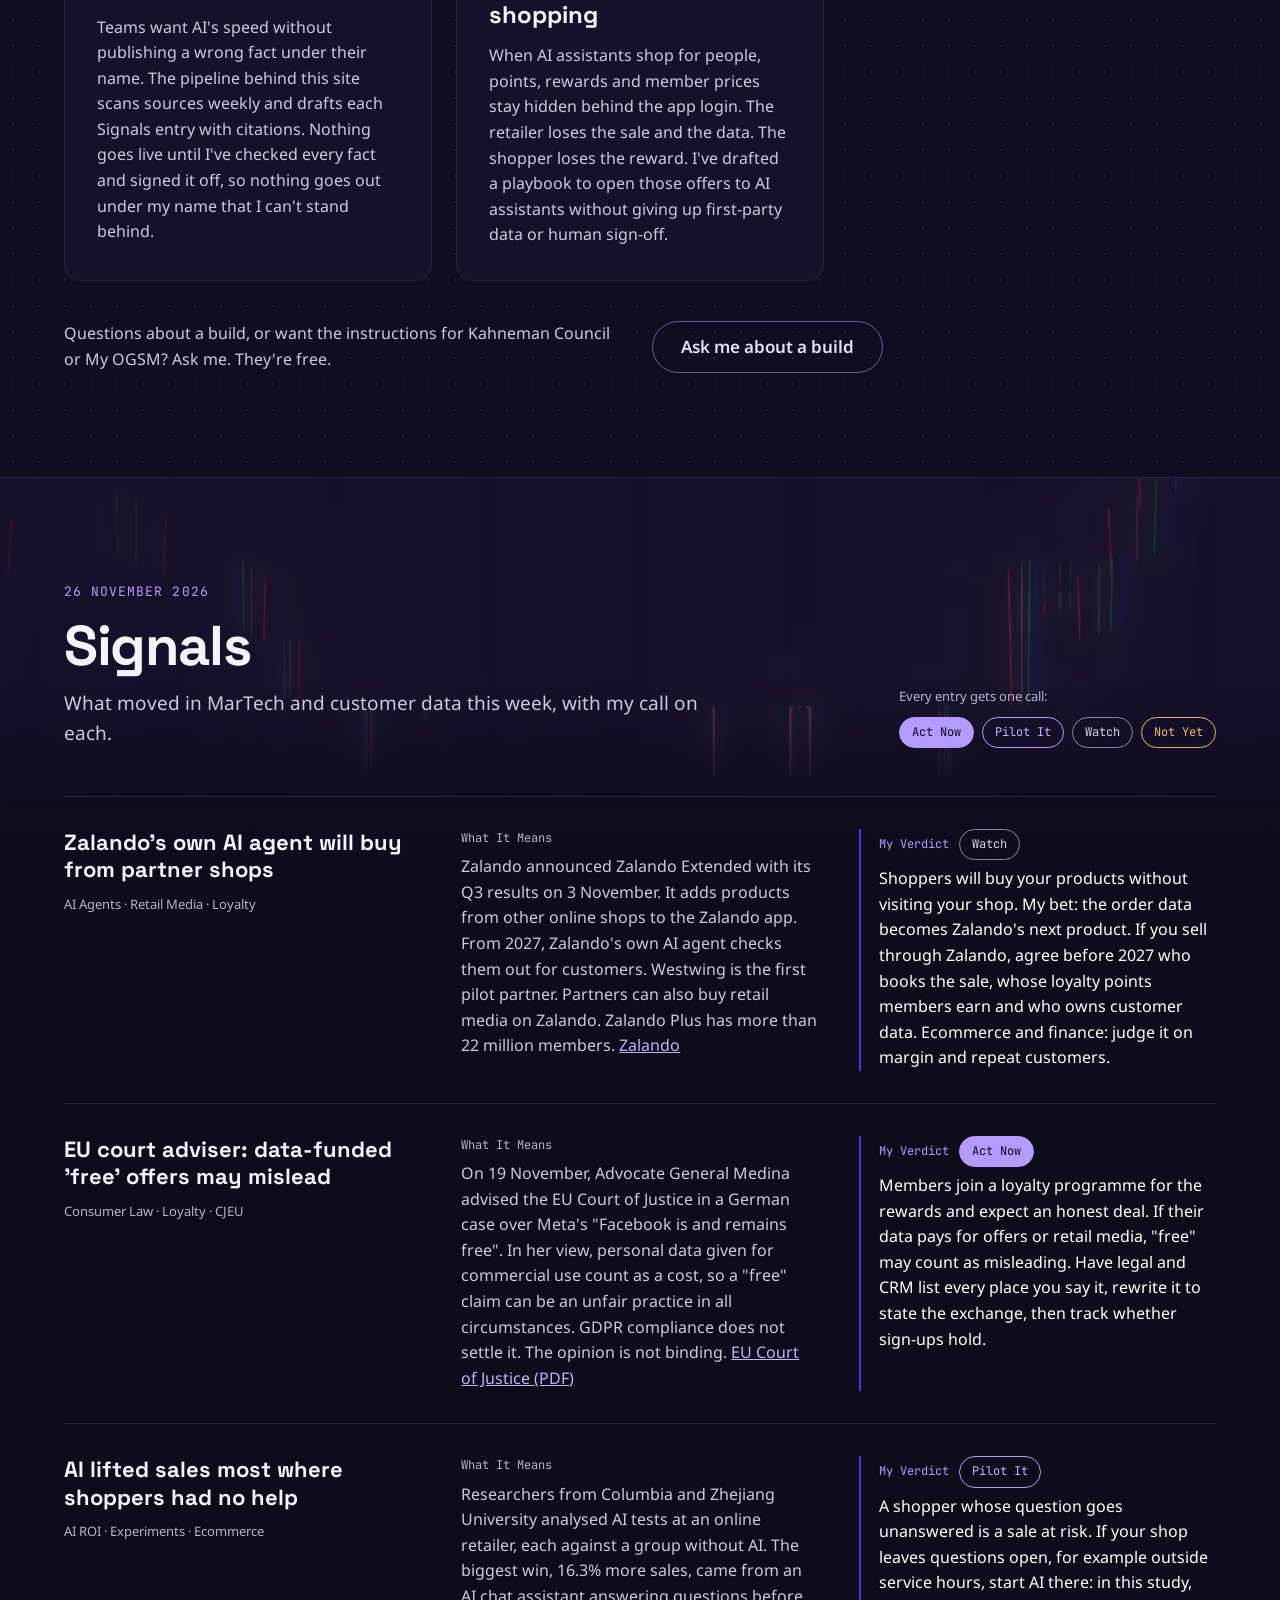
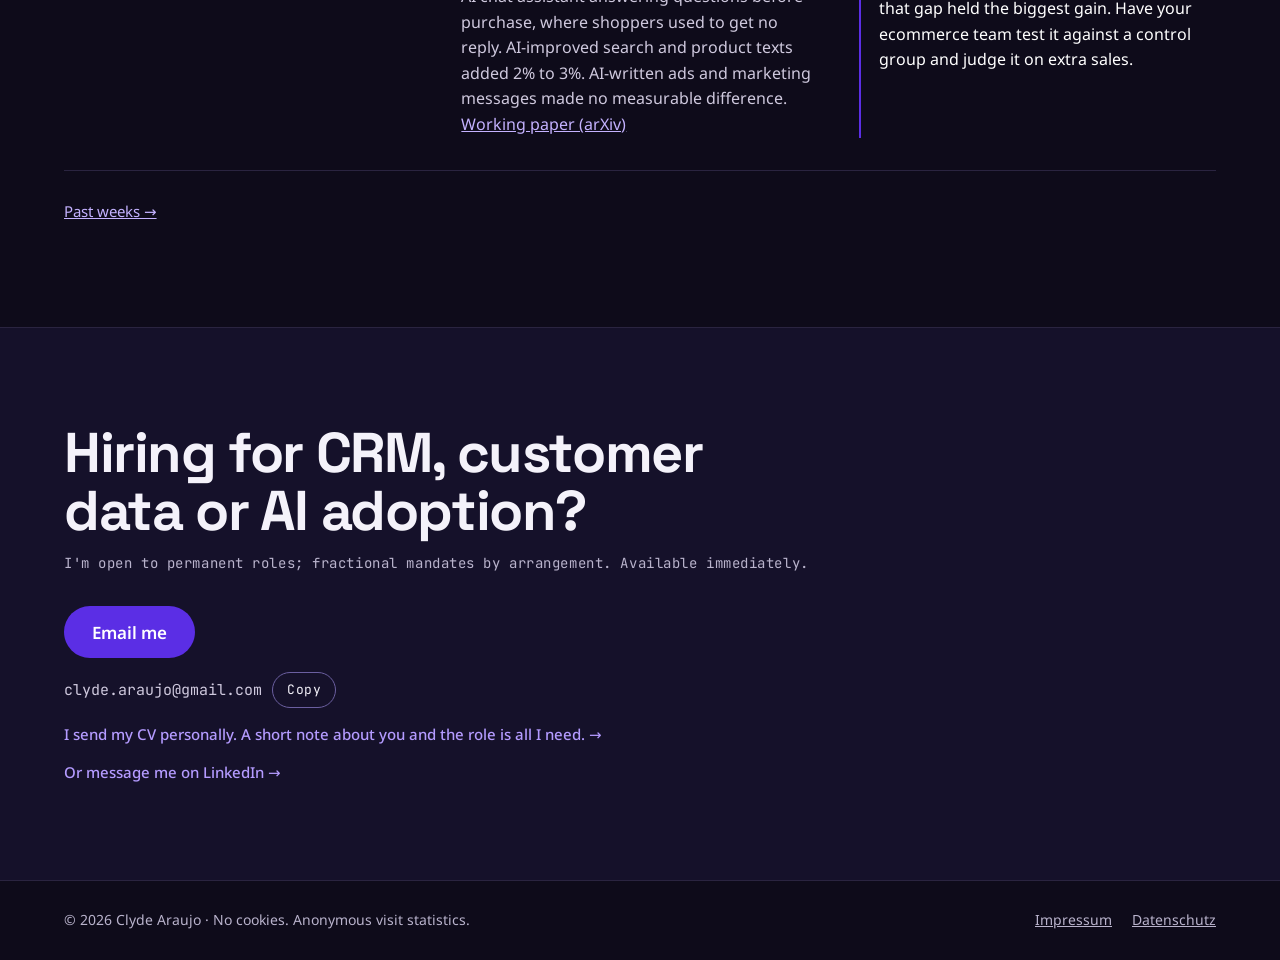
==== commit c789413c: "Hero video: fetch after load and fade in, so the first paint matches the pre-video page (restores LC" ====
--- a/index.html
+++ b/index.html
@@ -20,8 +20,7 @@
 <meta name="theme-color" content="#0E0B1A">
 <link rel="icon" href="/favicon.svg" type="image/svg+xml">
 <link rel="preload" href="/assets/fonts/space-grotesk-latin-700-normal.woff2" as="font" type="font/woff2" crossorigin>
-<link rel="preload" href="/assets/hero/night-drive.webp" as="image" type="image/webp" fetchpriority="high">
-<link rel="stylesheet" href="/assets/site.css?v=37">
+<link rel="stylesheet" href="/assets/site.css?v=38">
 <script type="application/ld+json">
 {
   "@context": "https://schema.org",
@@ -128,7 +127,7 @@
 <main id="main">
 
 <section class="hero-band" aria-labelledby="hero-title">
-<div class="hero-media" aria-hidden="true"><video class="hero-video" muted loop playsinline preload="none" tabindex="-1" width="1280" height="720" poster="/assets/hero/night-drive.webp" data-av1="/assets/hero/night-drive.av1.mp4" data-h264="/assets/hero/night-drive.h264.mp4"></video></div>
+<div class="hero-media" aria-hidden="true"><video class="hero-video" muted loop playsinline preload="none" tabindex="-1" width="1280" height="720" data-poster="/assets/hero/night-drive.webp" data-av1="/assets/hero/night-drive.av1.mp4" data-h264="/assets/hero/night-drive.h264.mp4"></video></div>
 <div class="wrap hero">
 <p class="eyebrow muted">Open to Head, Director and VP roles. Germany, Portugal, Benelux and the Nordics.</p>
 <ul class="hero-nums"><li><b>5M</b><span>Consumers</span></li><li><b>12</b><span>Markets</span></li><li><b>2</b><span>Years</span></li><li><b>+25%</b><span>Incr. Net Sales</span></li></ul>
@@ -328,7 +327,7 @@
 </main>
 
 <footer class="site-footer rule-top"><div class="wrap"><span>© 2026 Clyde Araujo · No cookies. Anonymous visit statistics.</span><nav aria-label="Legal"><a href="/impressum/">Impressum</a><a href="/datenschutz/">Datenschutz</a></nav></div></footer>
-<script src="/assets/motion.js?v=13" defer></script>
+<script src="/assets/motion.js?v=14" defer></script>
 <script src="/assets/nav.js?v=7" defer></script>
 <!-- Cloudflare Web Analytics --><script type='module' src='https://static.cloudflareinsights.com/beacon.min.js' data-cf-beacon='{"token": "3469c9dc25c04788bc471ac4e5d7045f"}'></script><!-- End Cloudflare Web Analytics -->
 </body>
--- a/assets/site.css
+++ b/assets/site.css
@@ -412,7 +412,8 @@
 /* Hero background video: still image first, video added by motion.js after load */
 .hero-band{position:relative;overflow:hidden;isolation:isolate;background:var(--bg)}
 .hero-media{position:absolute;inset:0;z-index:-1}
-.hero-video{display:block;width:100%;height:100%;object-fit:cover}
+.hero-video{display:block;width:100%;height:100%;object-fit:cover;opacity:0;transition:opacity 1.2s ease}
+.hero-video.on{opacity:1}
 .hero-media::after{content:"";position:absolute;inset:0;background:linear-gradient(90deg,rgba(14,11,26,.86) 0%,rgba(14,11,26,.66) 55%,rgba(14,11,26,.42) 100%),linear-gradient(0deg,rgba(14,11,26,.9) 0%,rgba(14,11,26,0) 22%)}
 @media (max-width:760px){.hero-media::after{background:linear-gradient(0deg,rgba(14,11,26,.92) 0%,rgba(14,11,26,.74) 30%,rgba(14,11,26,.74) 100%)}}
 /* Signals / Puls heading: pulse video behind the heading band, loaded by motion.js when the section nears the viewport */
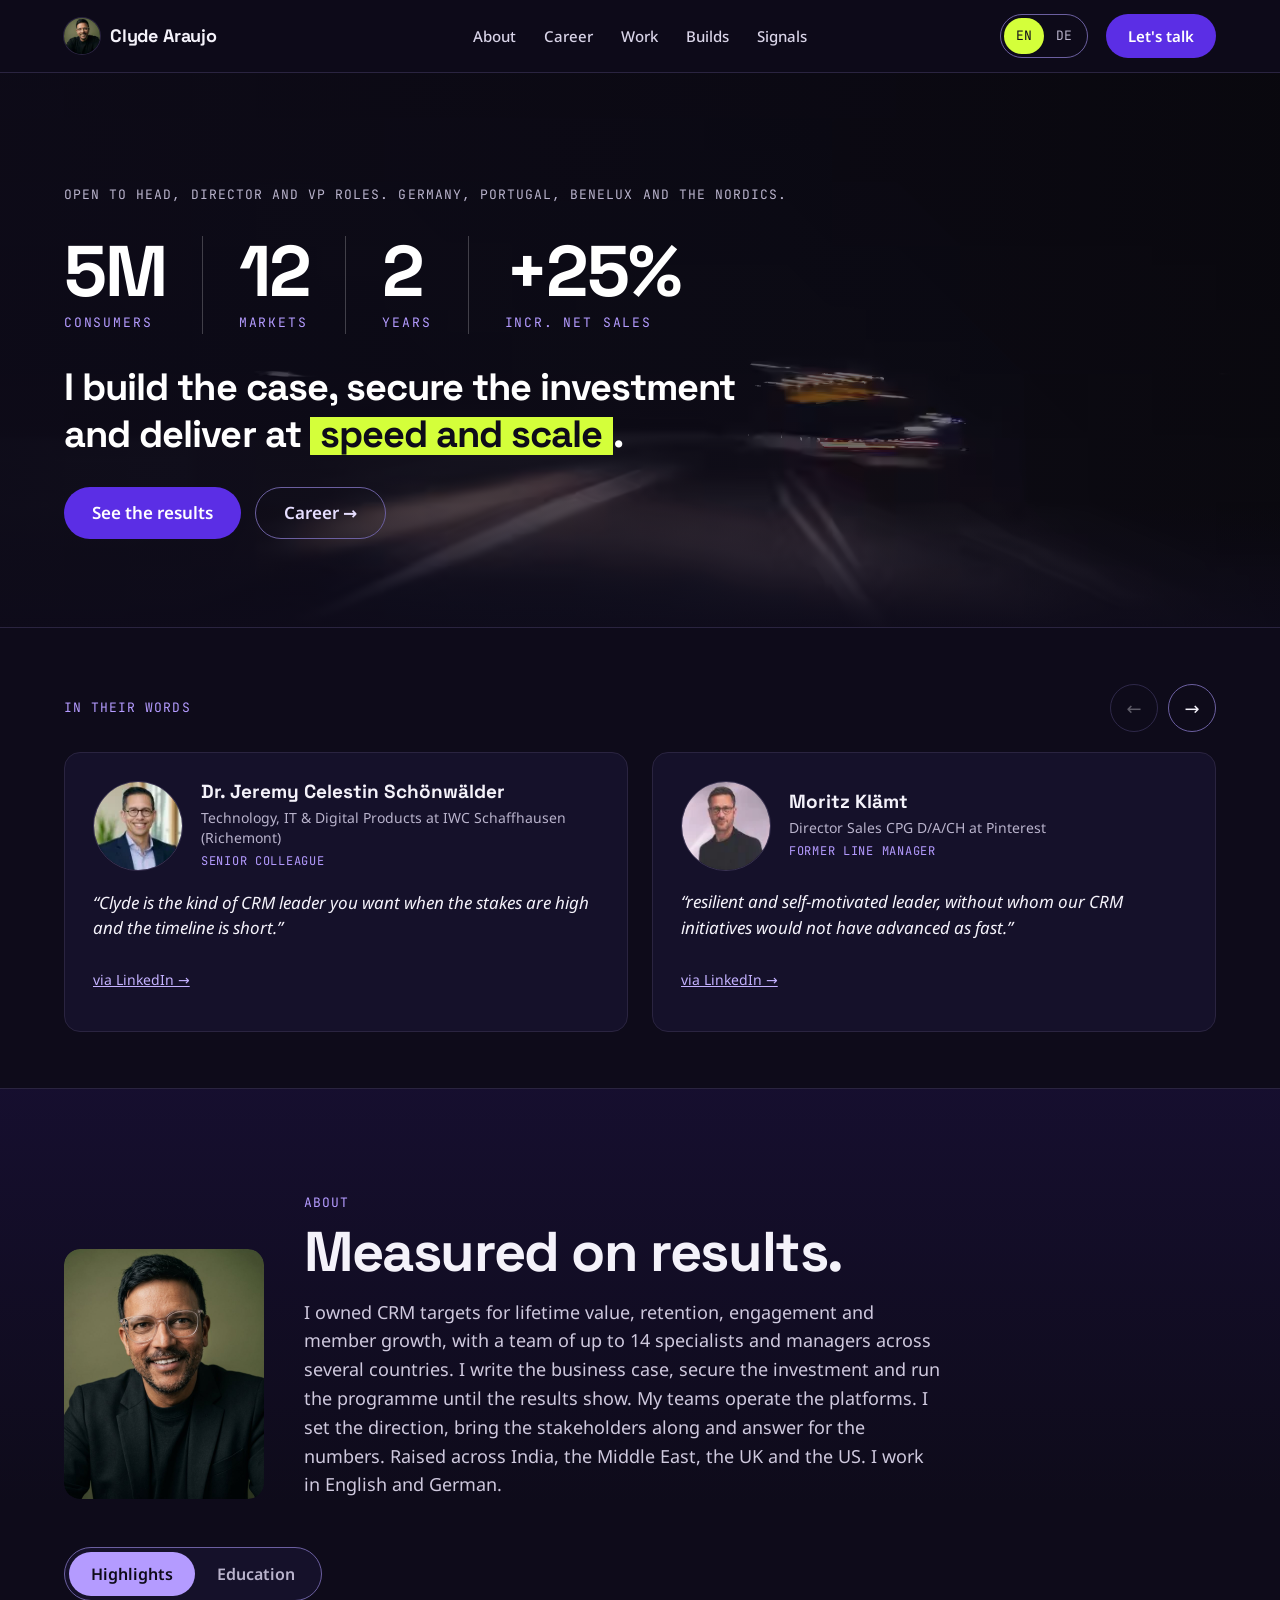
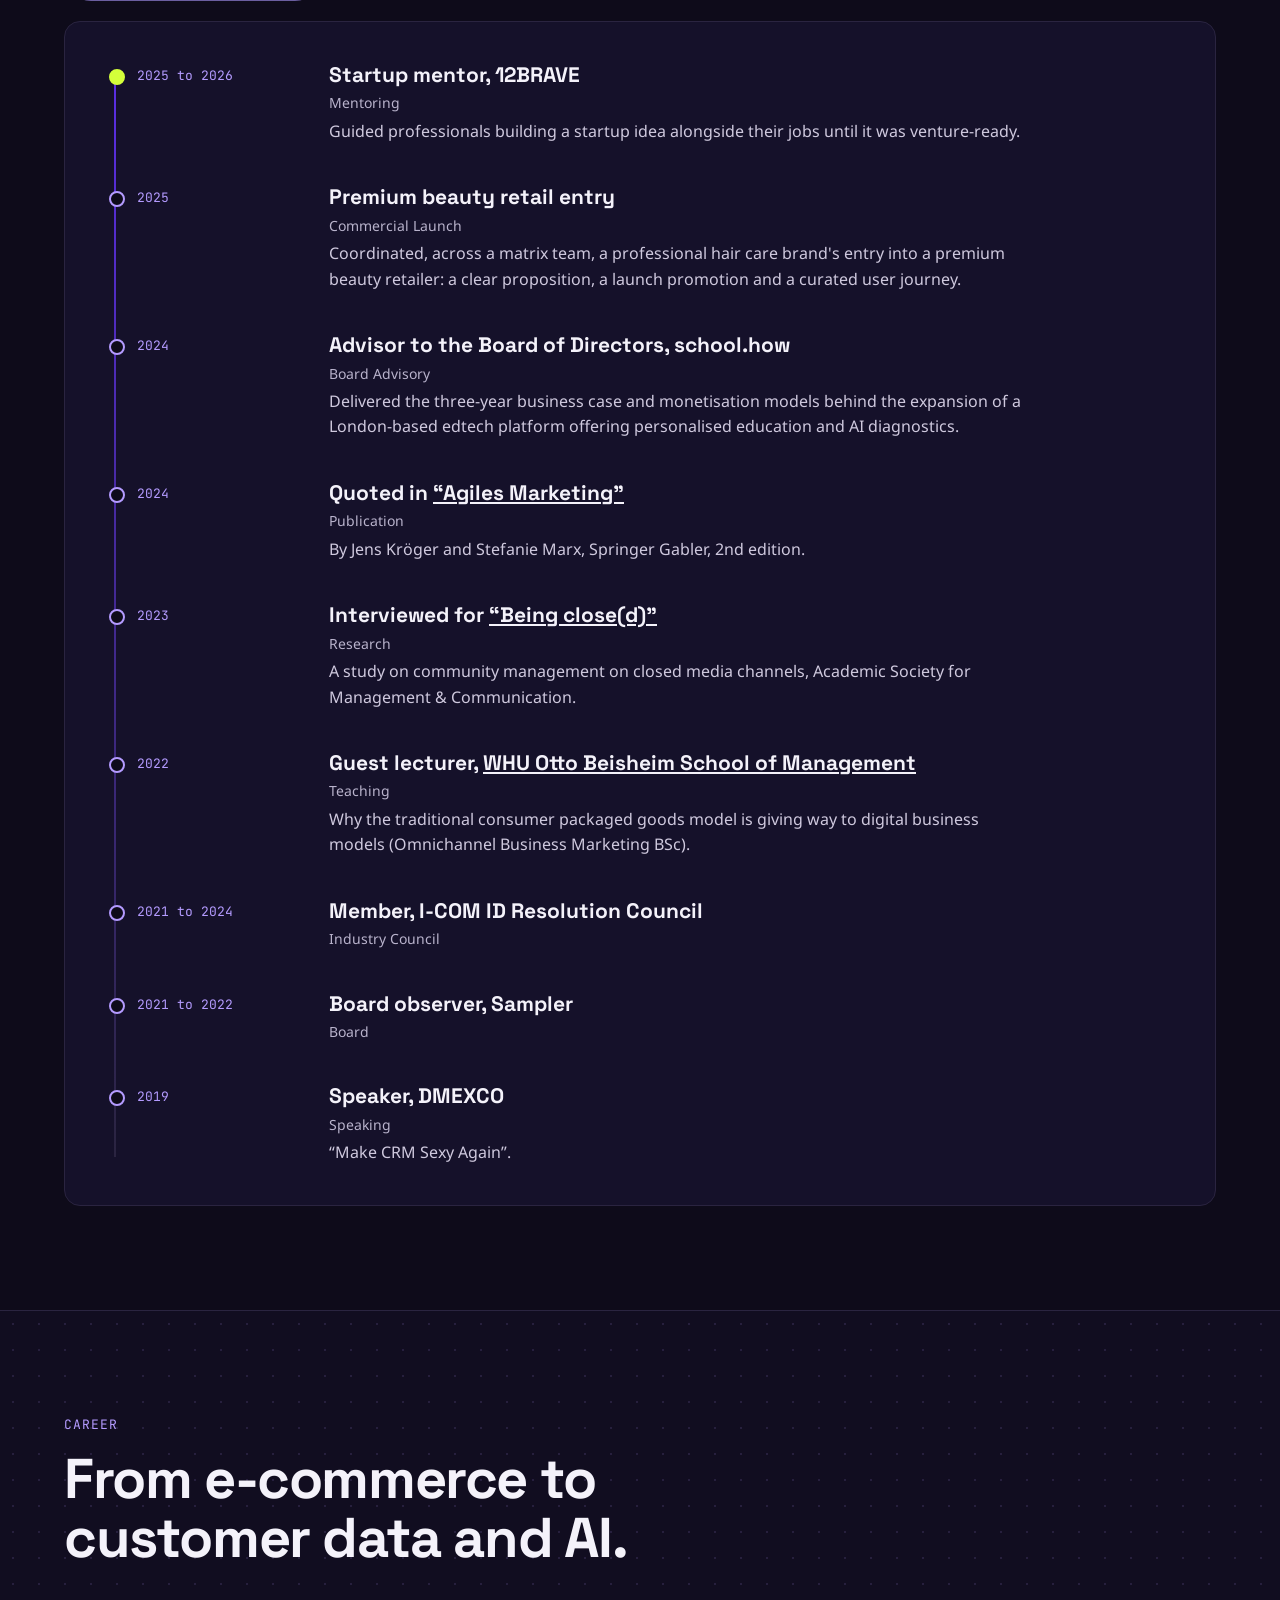
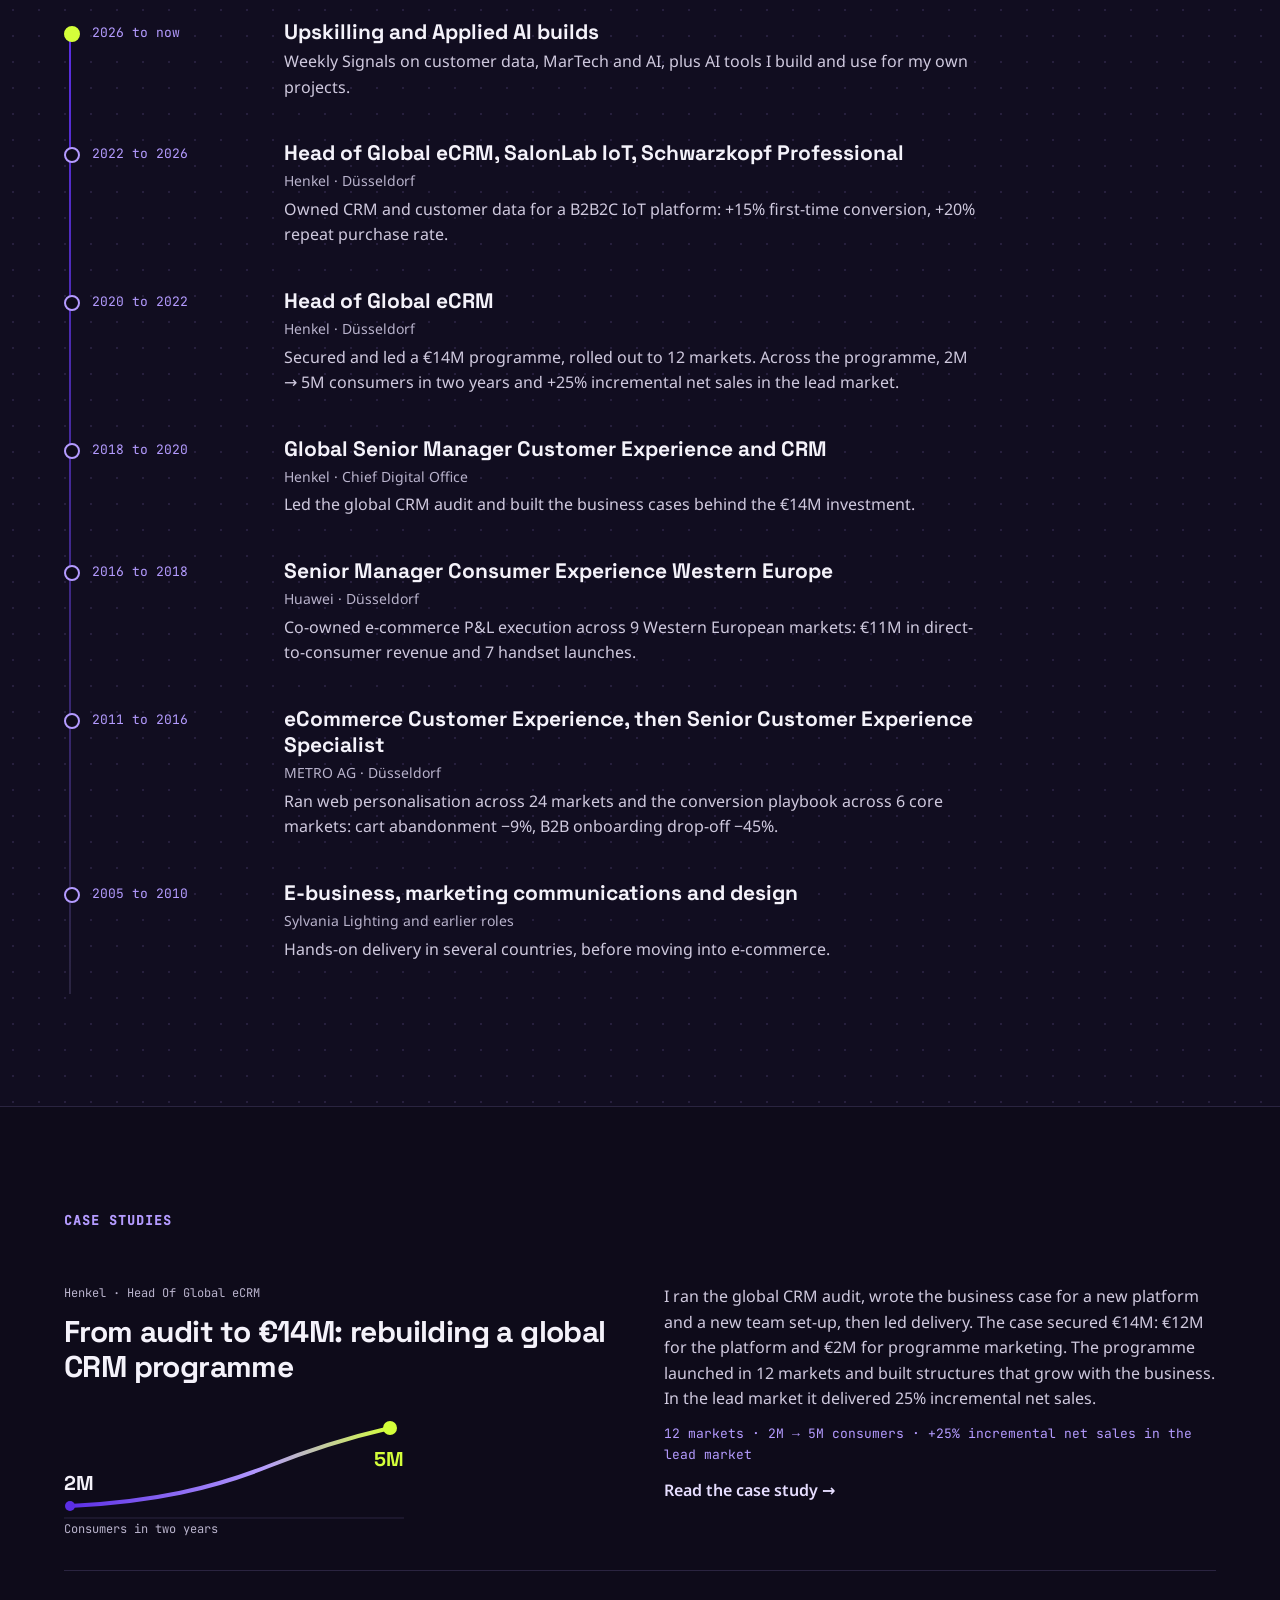
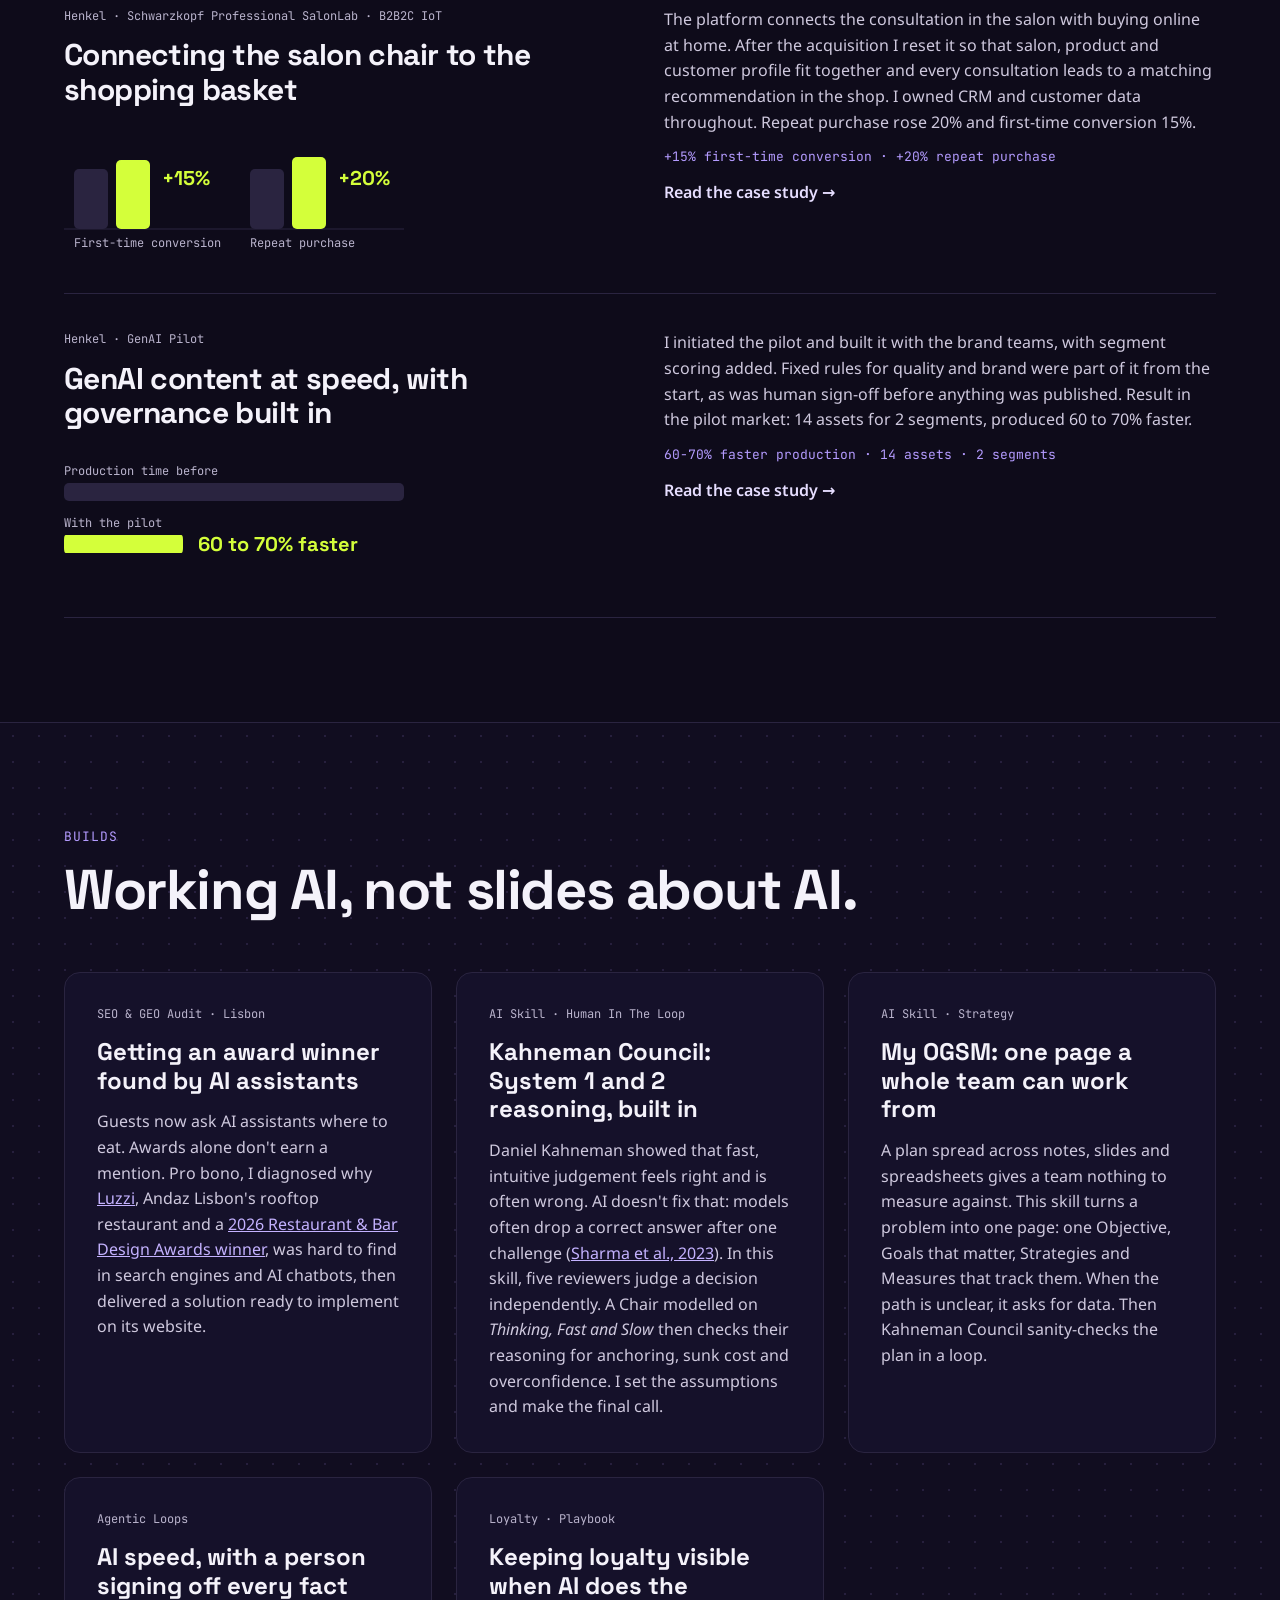
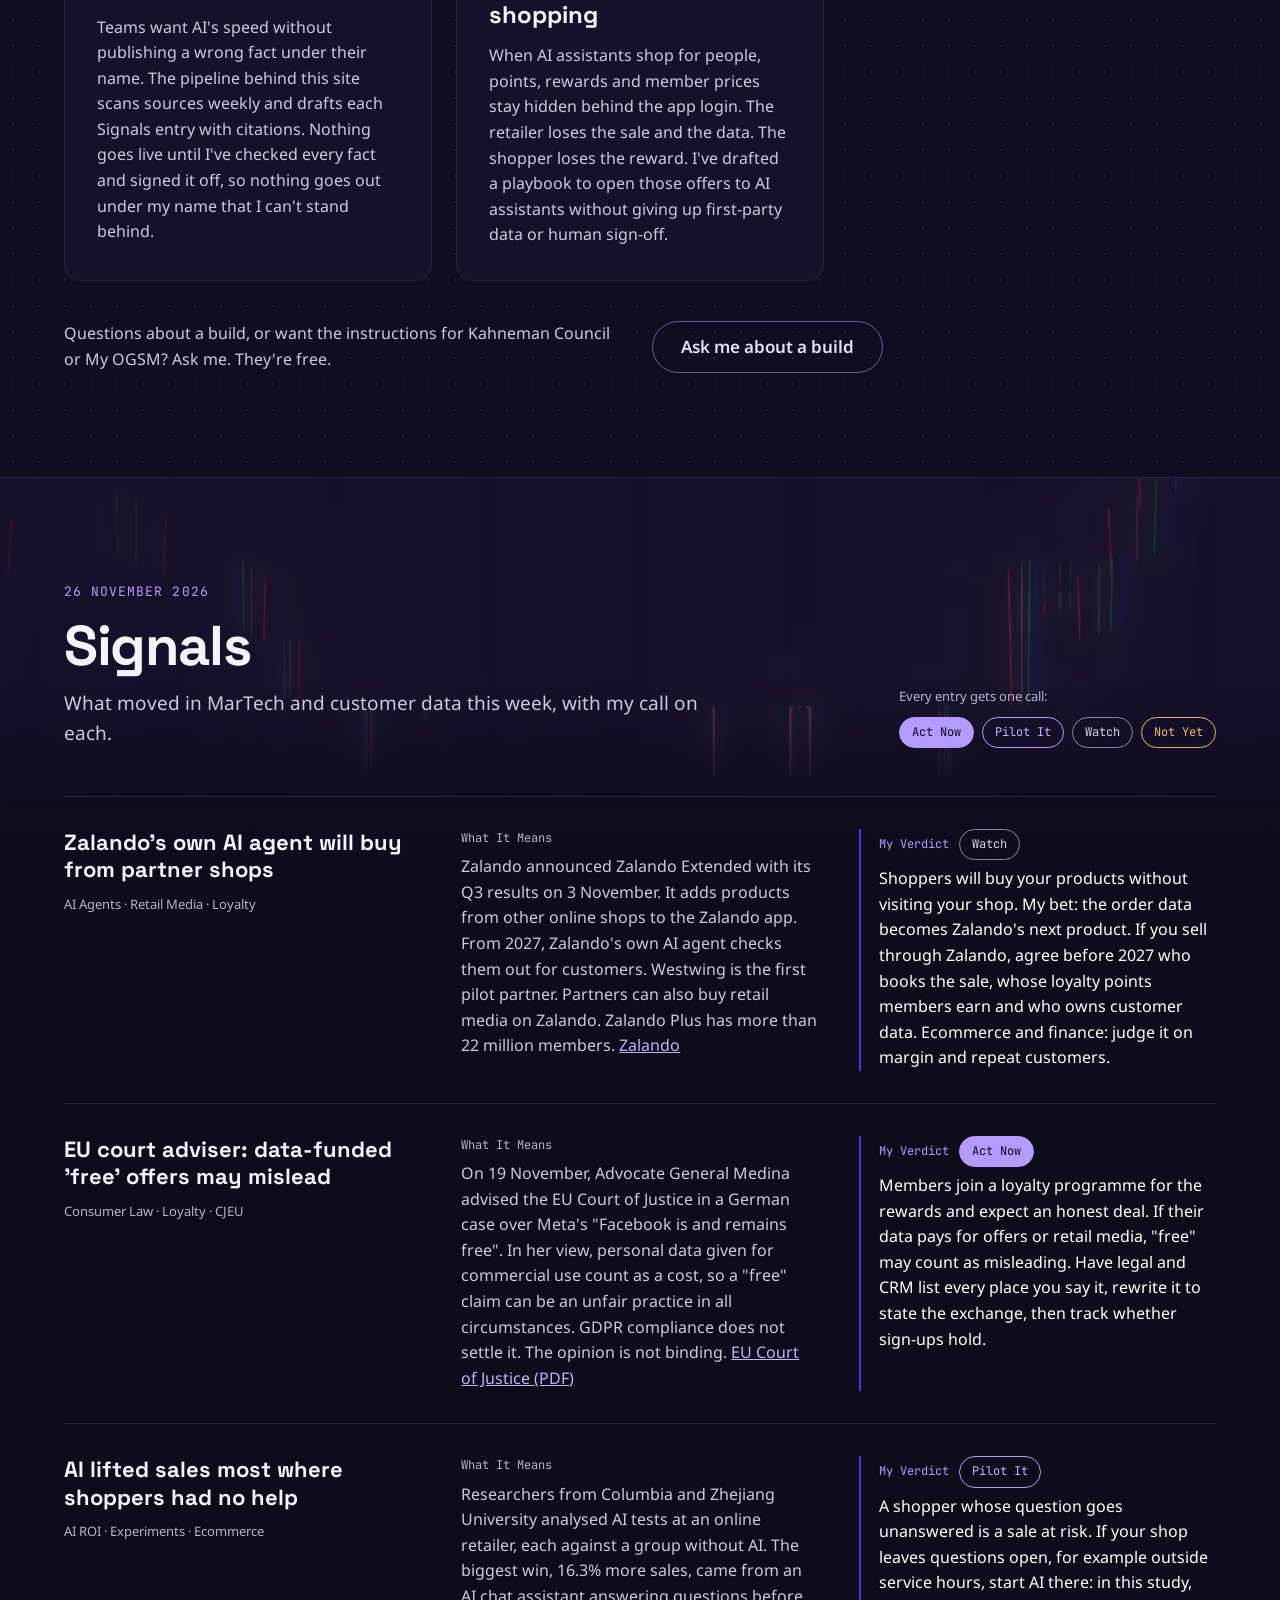
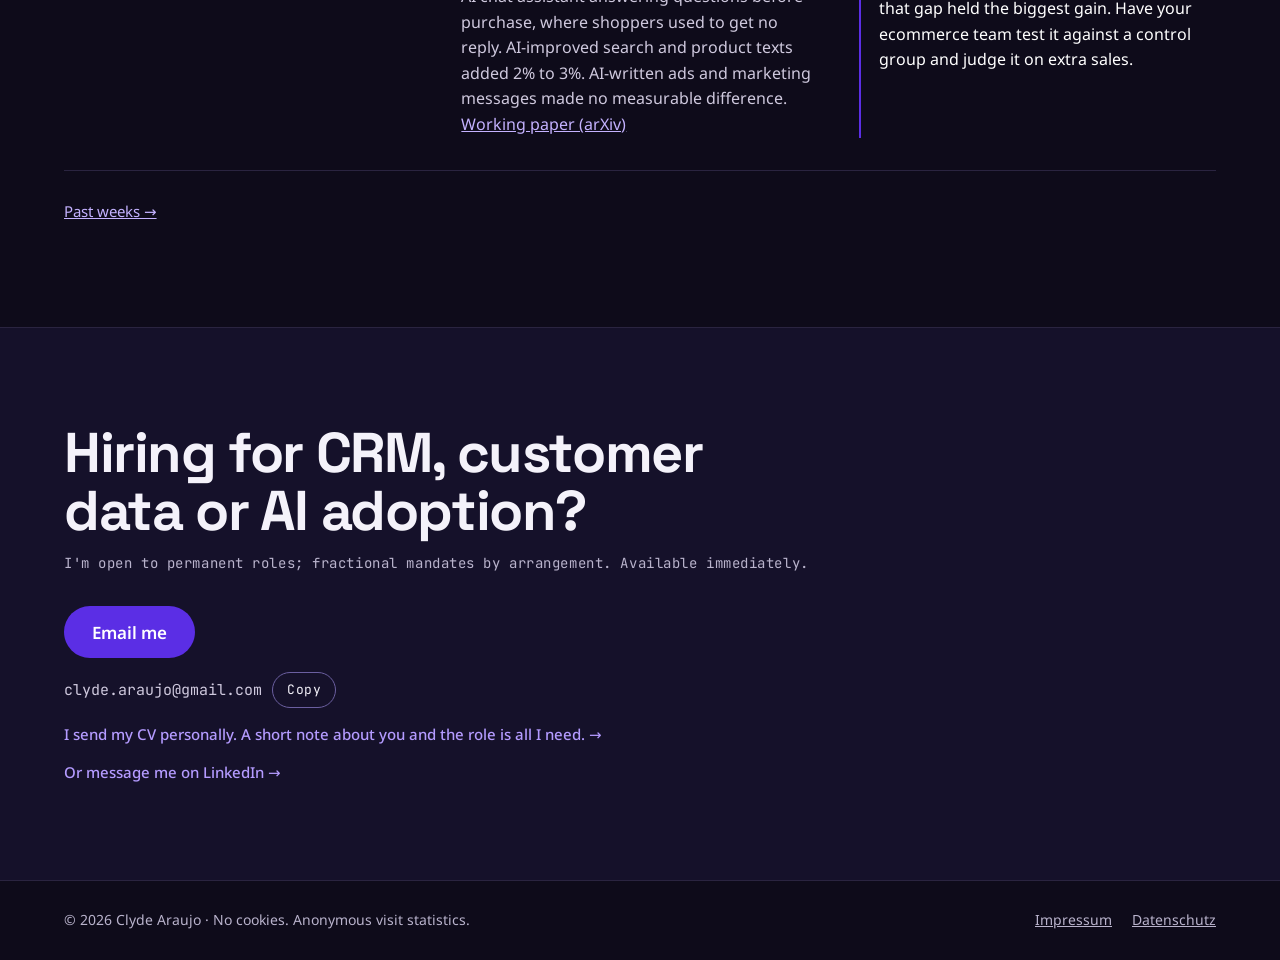
==== commit 53e8977d: "Hero video: draw onto a canvas and start right after load with a short fade (headline stays the larg" ====
--- a/index.html
+++ b/index.html
@@ -20,7 +20,7 @@
 <meta name="theme-color" content="#0E0B1A">
 <link rel="icon" href="/favicon.svg" type="image/svg+xml">
 <link rel="preload" href="/assets/fonts/space-grotesk-latin-700-normal.woff2" as="font" type="font/woff2" crossorigin>
-<link rel="stylesheet" href="/assets/site.css?v=38">
+<link rel="stylesheet" href="/assets/site.css?v=39">
 <script type="application/ld+json">
 {
   "@context": "https://schema.org",
@@ -127,7 +127,7 @@
 <main id="main">
 
 <section class="hero-band" aria-labelledby="hero-title">
-<div class="hero-media" aria-hidden="true"><video class="hero-video" muted loop playsinline preload="none" tabindex="-1" width="1280" height="720" data-poster="/assets/hero/night-drive.webp" data-av1="/assets/hero/night-drive.av1.mp4" data-h264="/assets/hero/night-drive.h264.mp4"></video></div>
+<div class="hero-media" aria-hidden="true"><canvas class="hero-video" width="1280" height="720" data-poster="/assets/hero/night-drive.webp" data-av1="/assets/hero/night-drive.av1.mp4" data-h264="/assets/hero/night-drive.h264.mp4"></canvas></div>
 <div class="wrap hero">
 <p class="eyebrow muted">Open to Head, Director and VP roles. Germany, Portugal, Benelux and the Nordics.</p>
 <ul class="hero-nums"><li><b>5M</b><span>Consumers</span></li><li><b>12</b><span>Markets</span></li><li><b>2</b><span>Years</span></li><li><b>+25%</b><span>Incr. Net Sales</span></li></ul>
@@ -327,7 +327,7 @@
 </main>
 
 <footer class="site-footer rule-top"><div class="wrap"><span>© 2026 Clyde Araujo · No cookies. Anonymous visit statistics.</span><nav aria-label="Legal"><a href="/impressum/">Impressum</a><a href="/datenschutz/">Datenschutz</a></nav></div></footer>
-<script src="/assets/motion.js?v=14" defer></script>
+<script src="/assets/motion.js?v=15" defer></script>
 <script src="/assets/nav.js?v=7" defer></script>
 <!-- Cloudflare Web Analytics --><script type='module' src='https://static.cloudflareinsights.com/beacon.min.js' data-cf-beacon='{"token": "3469c9dc25c04788bc471ac4e5d7045f"}'></script><!-- End Cloudflare Web Analytics -->
 </body>
--- a/assets/site.css
+++ b/assets/site.css
@@ -412,7 +412,7 @@
 /* Hero background video: still image first, video added by motion.js after load */
 .hero-band{position:relative;overflow:hidden;isolation:isolate;background:var(--bg)}
 .hero-media{position:absolute;inset:0;z-index:-1}
-.hero-video{display:block;width:100%;height:100%;object-fit:cover;opacity:0;transition:opacity 1.2s ease}
+.hero-video{display:block;width:100%;height:100%;object-fit:cover;opacity:0;transition:opacity .6s ease}
 .hero-video.on{opacity:1}
 .hero-media::after{content:"";position:absolute;inset:0;background:linear-gradient(90deg,rgba(14,11,26,.86) 0%,rgba(14,11,26,.66) 55%,rgba(14,11,26,.42) 100%),linear-gradient(0deg,rgba(14,11,26,.9) 0%,rgba(14,11,26,0) 22%)}
 @media (max-width:760px){.hero-media::after{background:linear-gradient(0deg,rgba(14,11,26,.92) 0%,rgba(14,11,26,.74) 30%,rgba(14,11,26,.74) 100%)}}
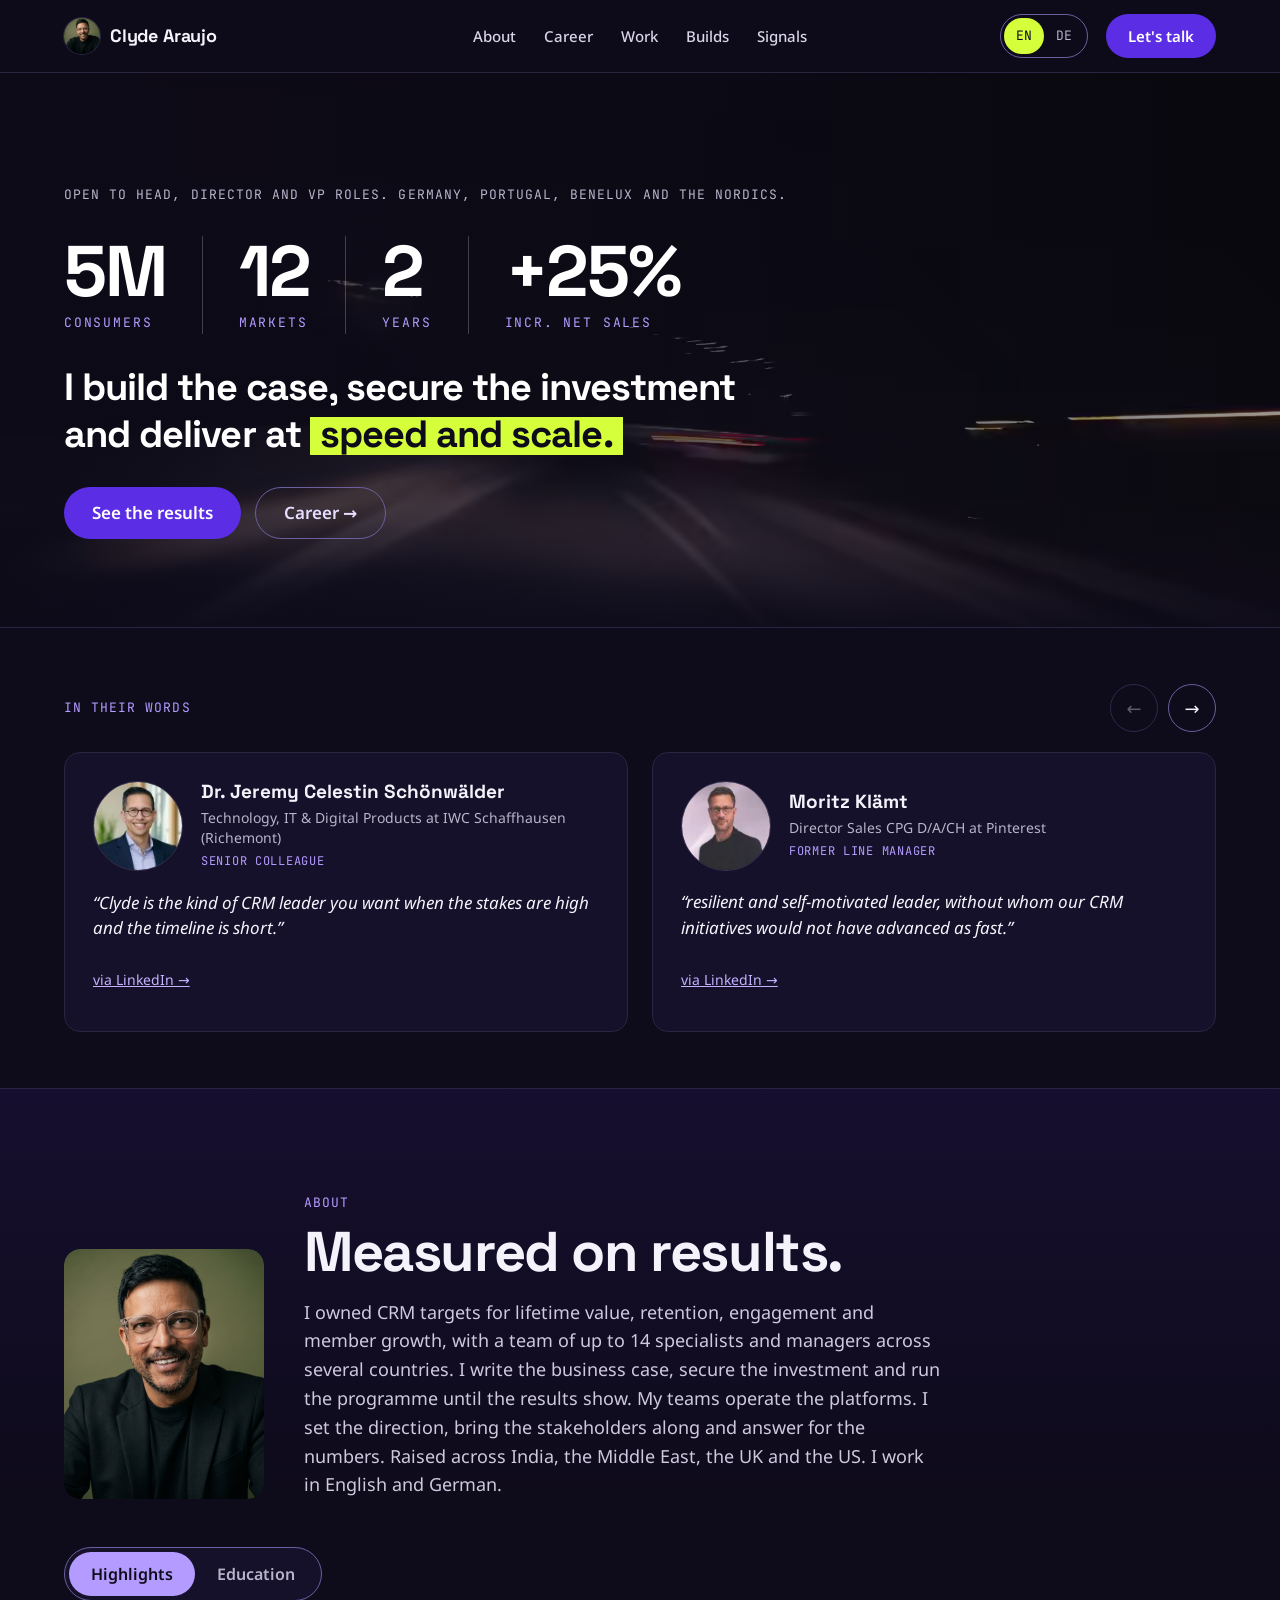
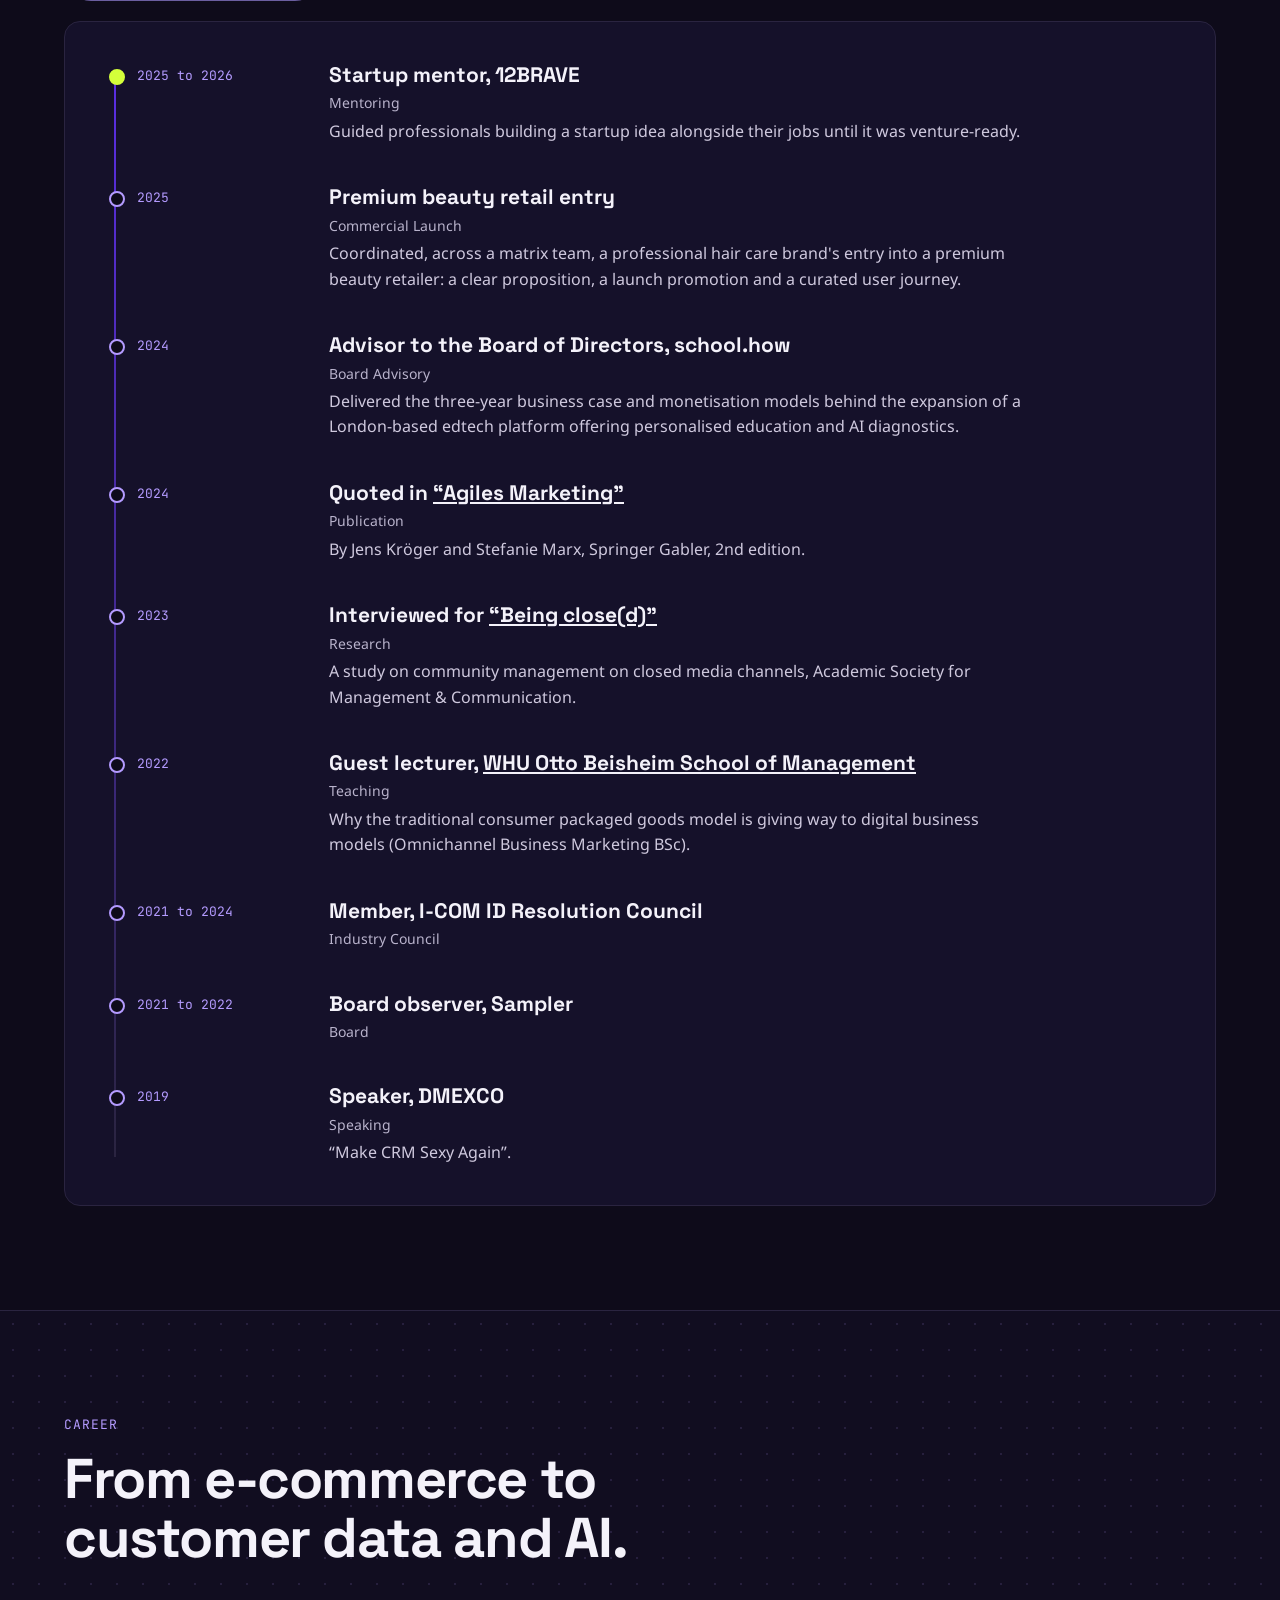
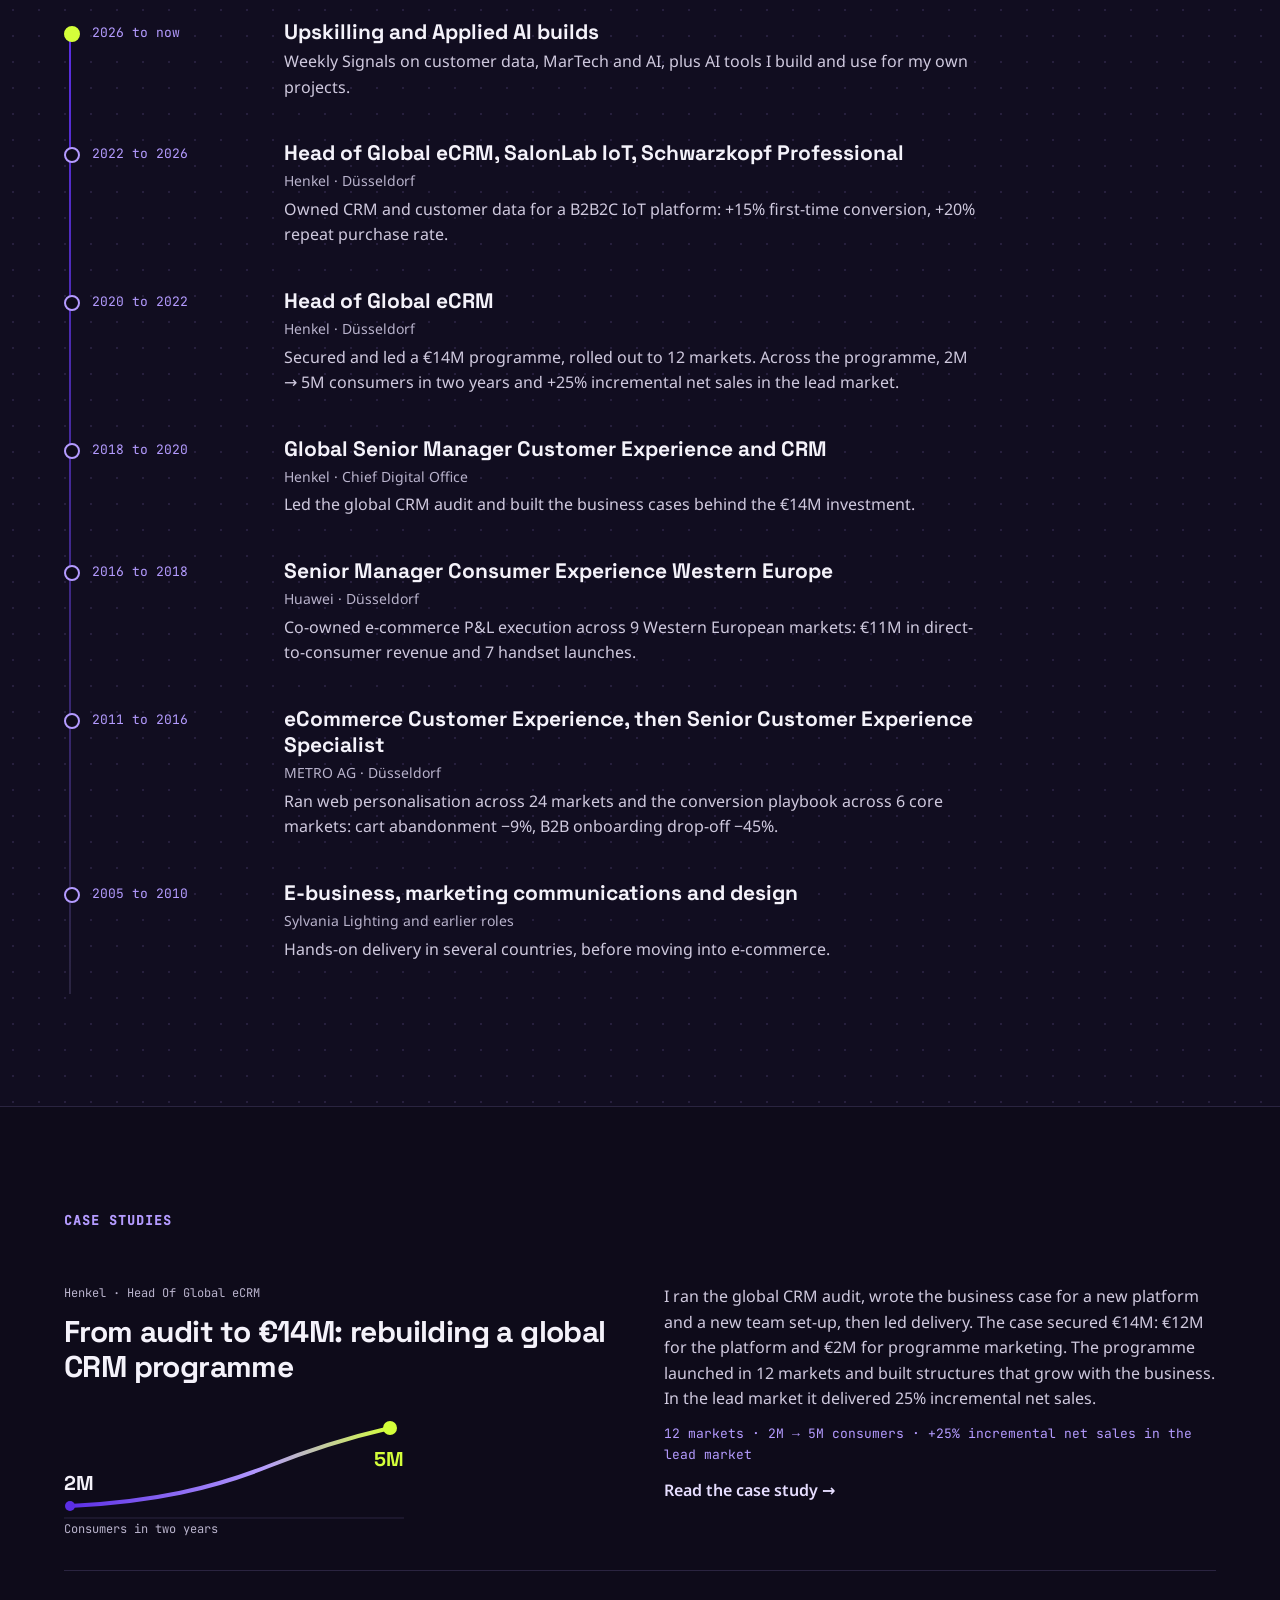
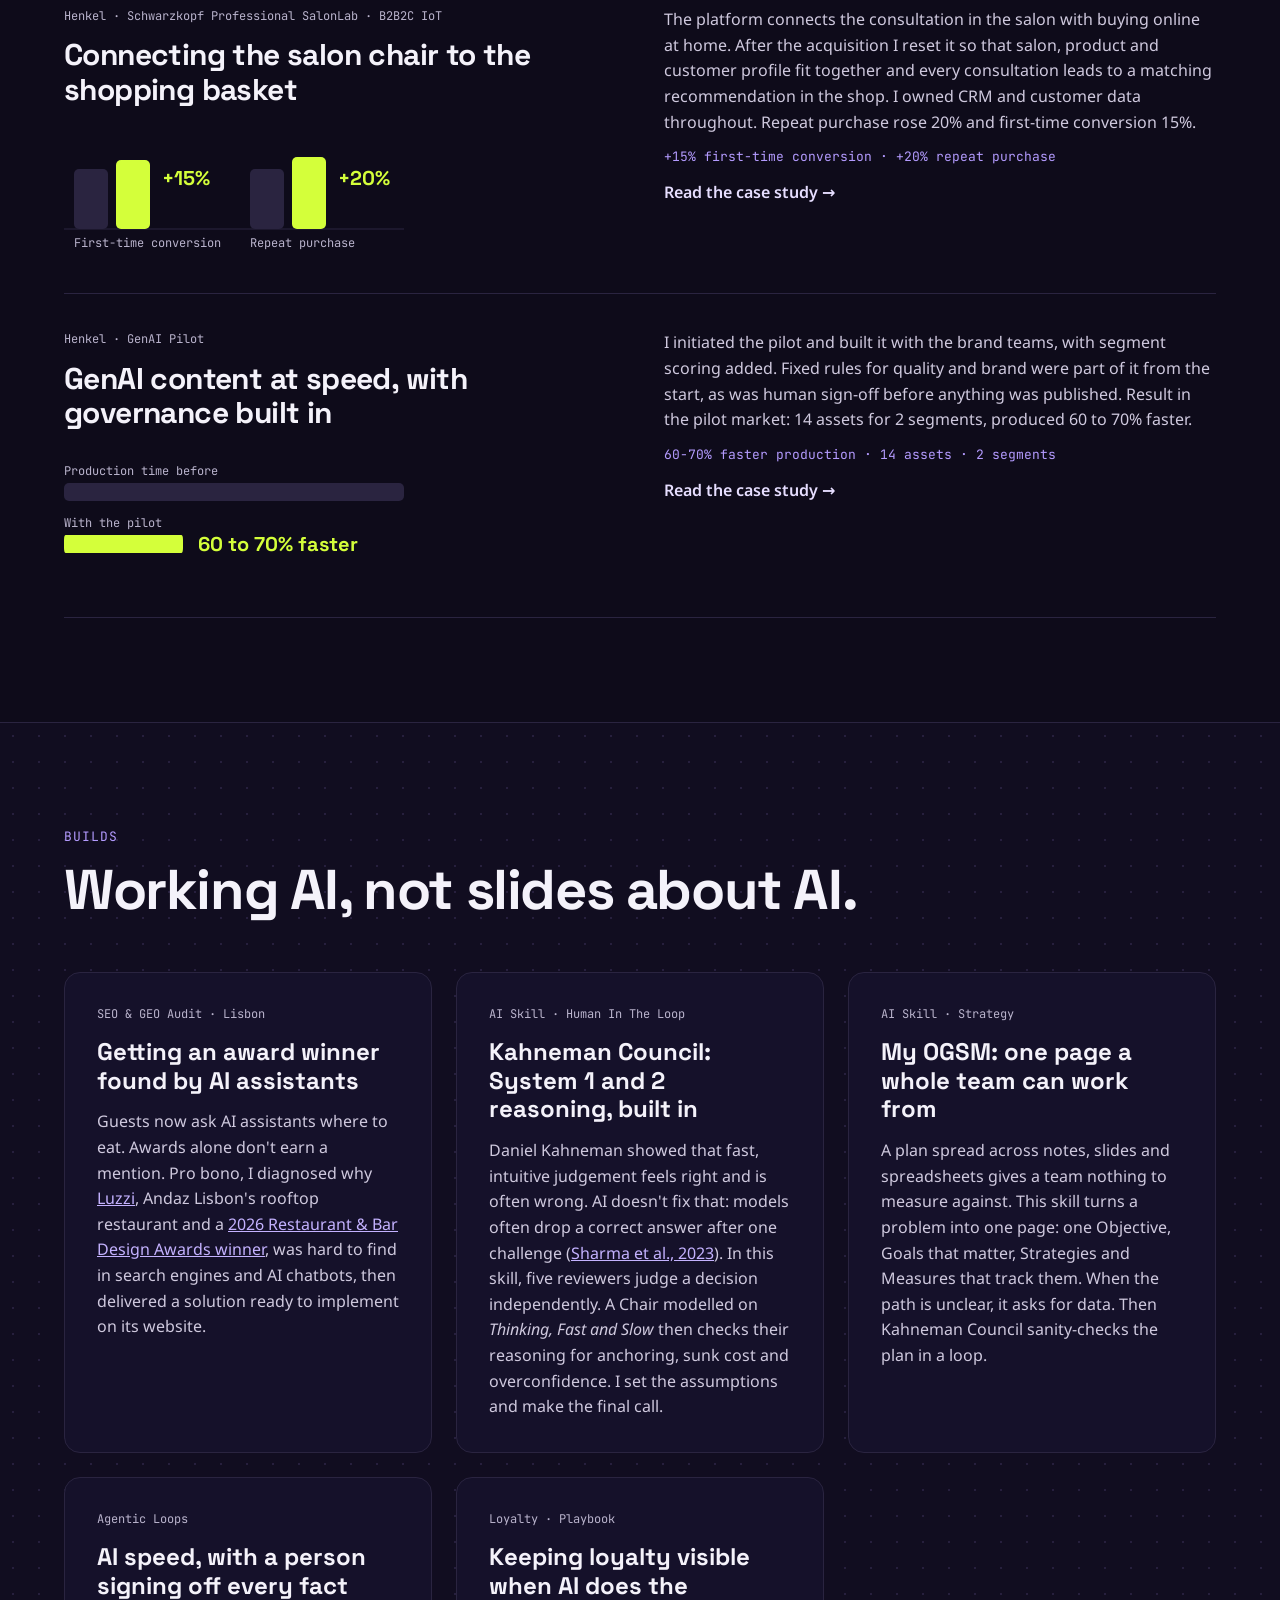
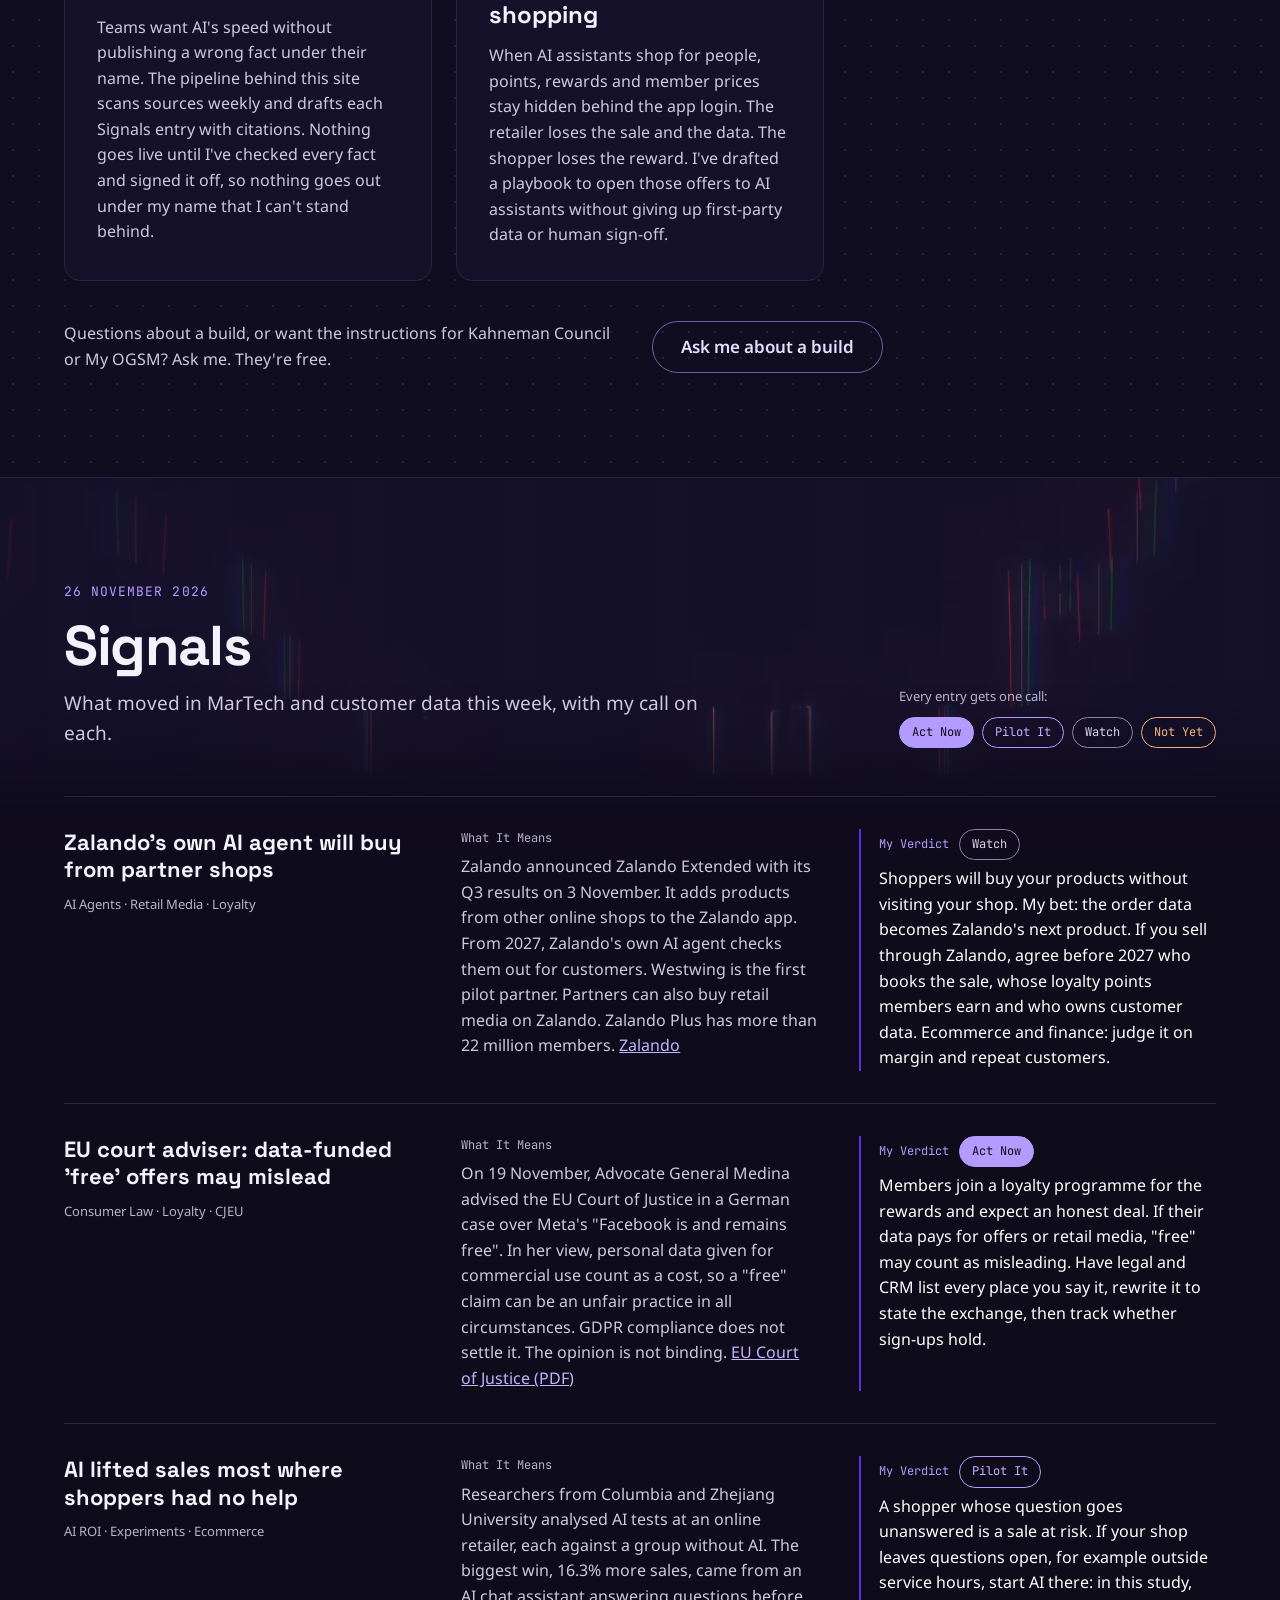
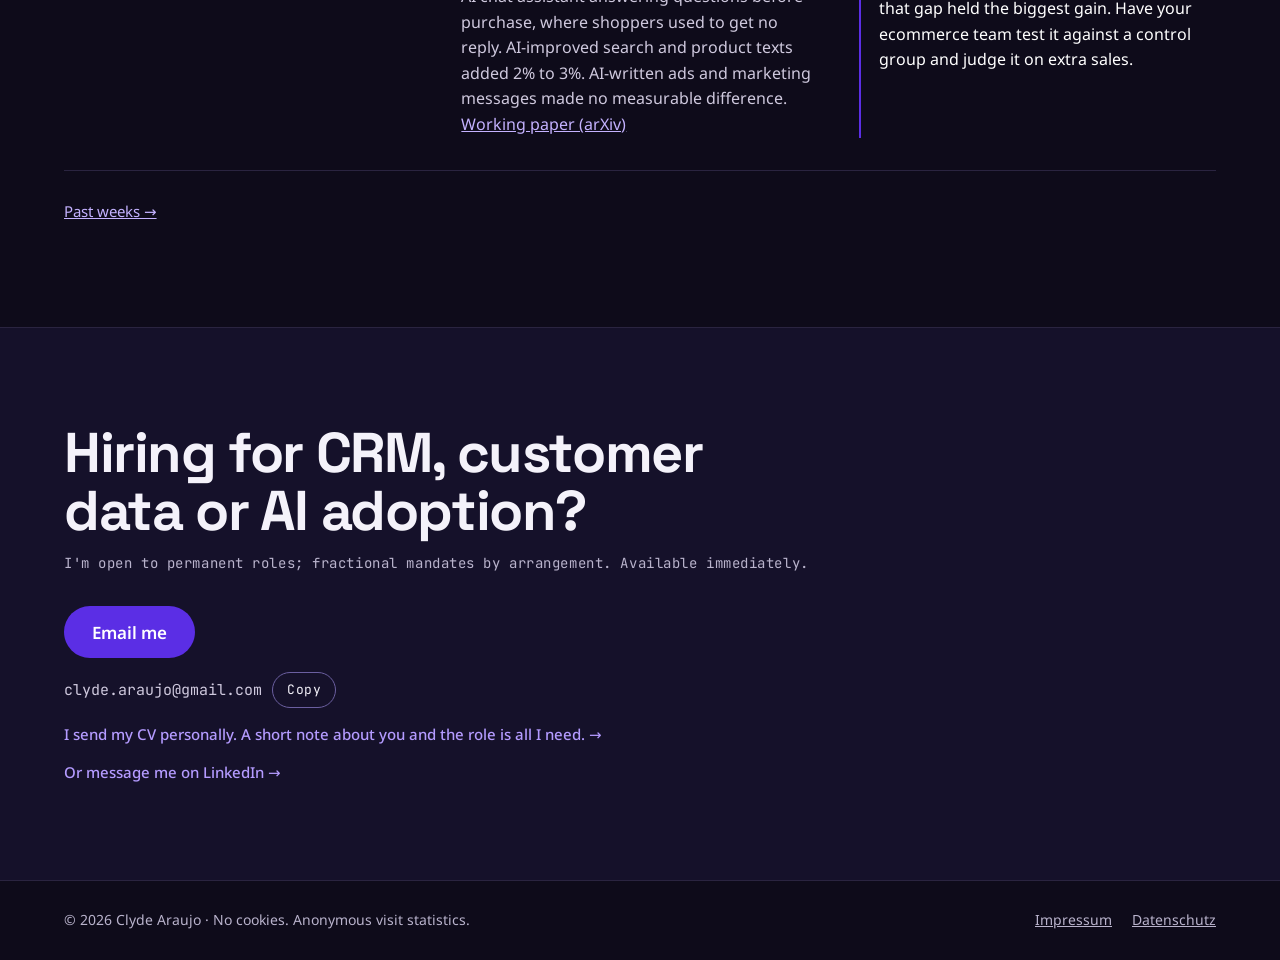
==== commit 2f96a53b: "Hero: move period inside lime highlight (EN and DE) Co-Authored-By: Claude Fable 5.2 <noreply@anthro" ====
--- a/index.html
+++ b/index.html
@@ -131,7 +131,7 @@
 <div class="wrap hero">
 <p class="eyebrow muted">Open to Head, Director and VP roles. Germany, Portugal, Benelux and the Nordics.</p>
 <ul class="hero-nums"><li><b>5M</b><span>Consumers</span></li><li><b>12</b><span>Markets</span></li><li><b>2</b><span>Years</span></li><li><b>+25%</b><span>Incr. Net Sales</span></li></ul>
-<h1 class="h1 h1-long h1-sub" id="hero-title">I build the case, secure the investment and deliver at <span class="mark">speed and scale</span>.</h1>
+<h1 class="h1 h1-long h1-sub" id="hero-title">I build the case, secure the investment and deliver at <span class="mark">speed and scale.</span></h1>
 <div class="actions">
 <a class="btn btn-primary" href="#work">See the results</a>
 <a class="btn btn-ghost" href="#career">Career →</a>
